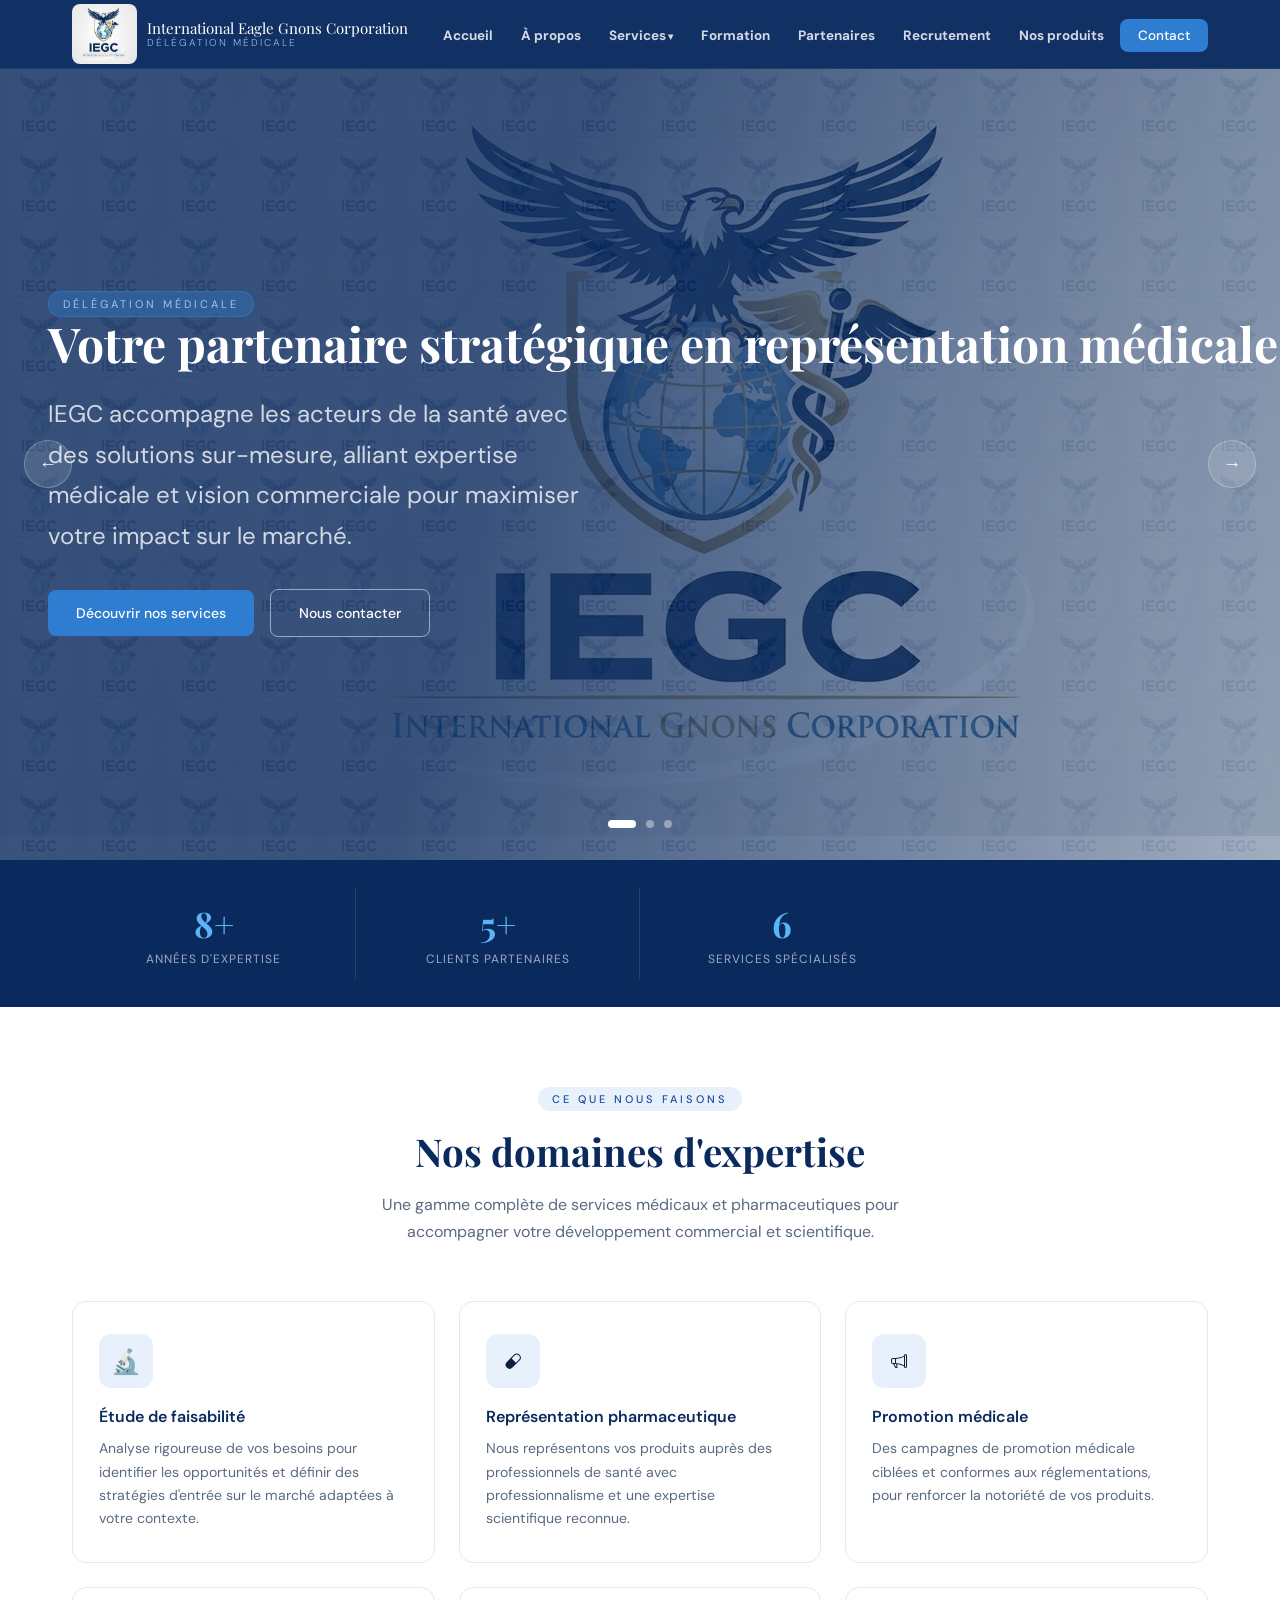
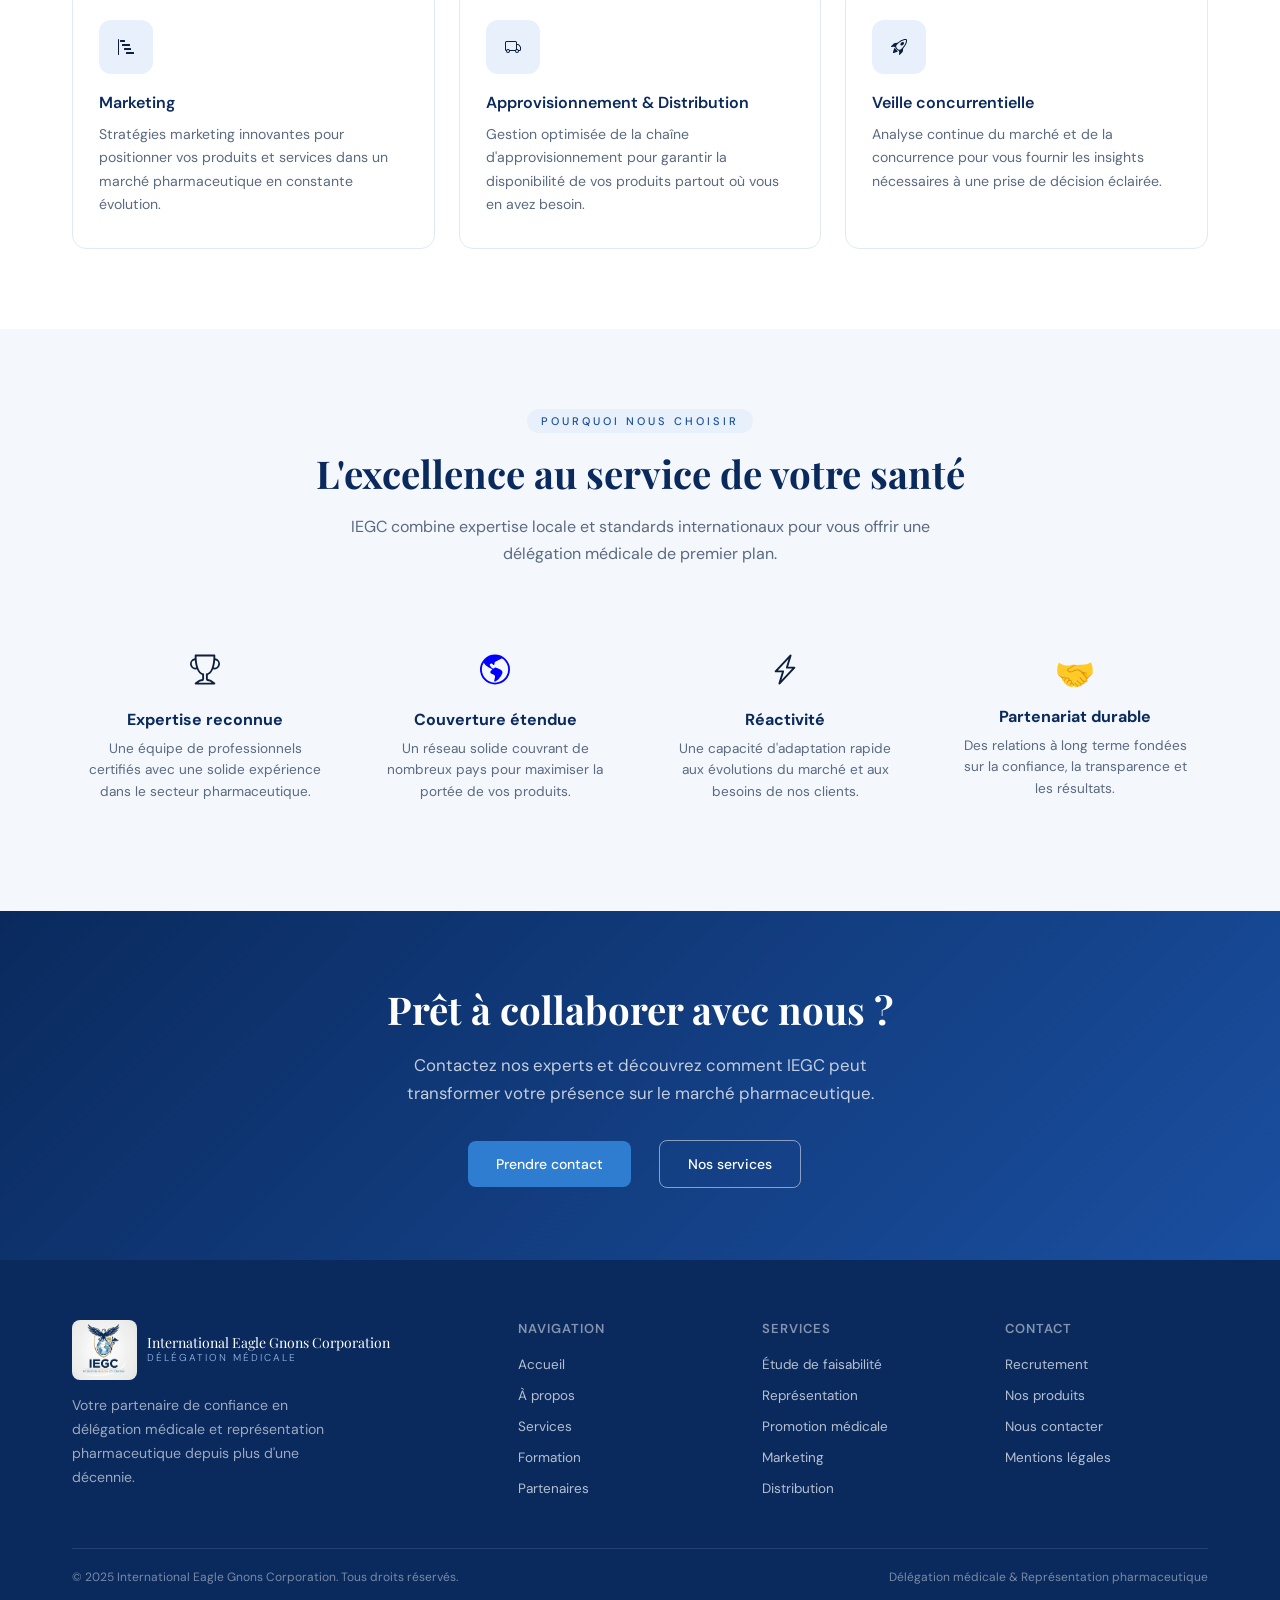
==== index.html @ d2b840fe "mise a jour" ====
<!DOCTYPE html>
<html lang="fr">
  <head>
    <meta charset="UTF-8">
    <meta name="viewport" content="width=device-width, initial-scale=1.0">
    <title>International Gnons Corporation – Délégation Médicale</title>
    <link rel="stylesheet" href="style.css">
    <link href="https://fonts.googleapis.com/css2?family=Playfair+Display:wght@400;600;700&family=DM+Sans:wght@300;400;500&display=swap" rel="stylesheet">
  </head>
<body>

<!-- ══ NAVIGATION ══ -->
<nav>
  <div class="nav-inner">
    <a href="#" class="logo" onclick="showPage('accueil')">
      <img src="./Capture.PNG" class="logo-icone" />
      <div class="logo-text">
        International Eagle Gnons Corporation
        <span>Délégation Médicale</span>
      </div>
    </a>
    <ul class="nav-links">
      <li><a href="#" onclick="showPage('accueil')">Accueil</a></li>
      <li><a href="#" onclick="showPage('apropos')">À propos</a></li>
      <li class="dropdown">
        <a href="#">Services</a>
        <div class="dropdown-menu">
          <a href="#" onclick="showPage('services')">Tous nos services</a>
          <a href="#" onclick="showPage('services')">Étude de faisabilité</a>
          <a href="#" onclick="showPage('services')">Représentation pharmaceutique</a>
          <a href="#" onclick="showPage('services')">Promotion médicale</a>
          <a href="#" onclick="showPage('services')">Marketing</a>
          <a href="#" onclick="showPage('services')">Approvisionnement & Distribution</a>
          <a href="#" onclick="showPage('services')">Veille concurrentielle</a>
        </div>
      </li>
      <li><a href="#" onclick="showPage('formation')">Formation</a></li>
      <li><a href="#" onclick="showPage('partenaires')">Partenaires</a></li>
      <li><a href="#" onclick="showPage('recrutement')">Recrutement</a></li>
      <li><a href="#" onclick="showPage('produits')">Nos produits</a></li>
      <li><a href="#" class="nav-cta" onclick="showPage('contact')">Contact</a></li>
    </ul>
  </div>
</nav>

<main>

<!-- ════════════════════════════════ PAGE ACCUEIL ════════════════════════════════ -->
<section id="page-accueil" class="page-section active">

  <!-- SLIDER -->
  <div class="slider" id="slider">
    <div class="slide active">
      <div class="slide-bg slide-bg-1"><img src="./Gemini_Generated_Image_a8o0lva8o0lva8o0.png" alt=""></div>
      <div class="slide-pattern"></div>
      <div class="slide-content">
        <span class="slide-tag">Délégation Médicale</span>
        <h1 class="h1z">Votre partenaire stratégique en représentation médicale</h1>
        <p>IEGC accompagne les acteurs de la santé avec des solutions sur-mesure, alliant expertise médicale et vision commerciale pour maximiser votre impact sur le marché.</p>
        <a href="#" class="slide-btn" onclick="showPage('services')">Découvrir nos services</a>
        <a href="#" class="slide-btn slide-btn-outline" onclick="showPage('contact')">Nous contacter</a>
      </div>
    </div>
    <div class="slide">
      <div class="slide-bg slide-bg-2"><img src="./Gemini_Generated_Image_a8o0lva8o0lva8o0.png" alt=""></div>
      <div class="slide-pattern"></div>
      <div class="slide-content">
        <span class="slide-tag">Représentation Pharmaceutique</span>
        <h1>Des solutions de représentation adaptées à vos ambitions</h1>
        <p>Nous portons votre marque auprès des professionnels de santé avec rigueur, passion et une connaissance approfondie de l'environnement médical local et international.</p>
        <a href="#" class="slide-btn" onclick="showPage('services')">Nos services</a>
        <a href="#" class="slide-btn slide-btn-outline" onclick="showPage('apropos')">Qui sommes-nous ?</a>
      </div>
    </div>
    <div class="slide">
      <div class="slide-bg slide-bg-3"><img src="./Gemini_Generated_Image_a8o0lva8o0lva8o0.png" alt=""></div>
      <div class="slide-pattern"></div>
      <div class="slide-content">
        <span class="slide-tag" style="margin-top: -3vh">Formation & Excellence</span>
        <h1>Développez les compétences de vos équipes médicales</h1>
        <p>Notre programme de formation spécialisé renforce les capacités des délégués médicaux et propulsent votre organisation vers l'excellence opérationnelle.</p>
        <a href="#" class="slide-btn" onclick="showPage('formation')">Nos formations</a>
        <a href="#" class="slide-btn slide-btn-outline" onclick="showPage('recrutement')">Rejoignez-nous</a>
      </div>
    </div>
    <button class="slider-arrow arrow-prev" onclick="changeSlide(-1)">&#8592;</button>
    <button class="slider-arrow arrow-next" onclick="changeSlide(1)">&#8594;</button>
    <div class="slider-dots">
      <button class="dot active" onclick="goSlide(0)"></button>
      <button class="dot" onclick="goSlide(1)"></button>
      <button class="dot" onclick="goSlide(2)"></button>
    </div>
  </div>

  <!-- STATS -->
  <div class="stats-bar">
    <div class="stats-inner">
      <div class="stat"><div class="stat-num">8+</div><div class="stat-label">Années d'expertise</div></div>
      <div class="stat"><div class="stat-num">5+</div><div class="stat-label">Clients partenaires</div></div>
      <div class="stat"><div class="stat-num">6</div><div class="stat-label">Services spécialisés</div></div>
      <!--<div class="stat"><div class="stat-num">15+</div><div class="stat-label">Pays couverts</div></div>-->
    </div>
  </div>

  <!-- SERVICES APERÇU -->
  <div class="section">
    <div class="container">
      <div class="section-header">
        <span class="section-tag">Ce que nous faisons</span>
        <h2>Nos domaines d'expertise</h2>
        <p>Une gamme complète de services médicaux et pharmaceutiques pour accompagner votre développement commercial et scientifique.</p>
      </div>
      <div class="services-grid">
        <div class="service-card" onclick="showPage('services')">
          <div class="service-icon">🔬</div>
          <h3>Étude de faisabilité</h3>
          <p>Analyse rigoureuse de vos besoins pour identifier les opportunités et définir des stratégies d'entrée sur le marché adaptées à votre contexte.</p>
        </div>
        <div class="service-card" onclick="showPage('services')">
          <div class="service-icon"><svg xmlns="http://www.w3.org/2000/svg" width="16" height="16" fill="currentColor" class="bi bi-capsule" viewBox="0 0 16 16">
              <path d="M1.828 8.9 8.9 1.827a4 4 0 1 1 5.657 5.657l-7.07 7.071A4 4 0 1 1 1.827 8.9Zm9.128.771 2.893-2.893a3 3 0 1 0-4.243-4.242L6.713 5.429z"/>
            </svg>
          </div>
          <h3>Représentation pharmaceutique</h3>
          <p>Nous représentons vos produits auprès des professionnels de santé avec professionnalisme et une expertise scientifique reconnue.</p>
        </div>
        <div class="service-card" onclick="showPage('services')">
          <div class="service-icon"><svg xmlns="http://www.w3.org/2000/svg" width="16" height="16" fill="currentColor" class="bi bi-megaphone" viewBox="0 0 16 16">
              <path d="M13 2.5a1.5 1.5 0 0 1 3 0v11a1.5 1.5 0 0 1-3 0v-.214c-2.162-1.241-4.49-1.843-6.912-2.083l.405 2.712A1 1 0 0 1 5.51 15.1h-.548a1 1 0 0 1-.916-.599l-1.85-3.49-.202-.003A2.014 2.014 0 0 1 0 9V7a2.02 2.02 0 0 1 1.992-2.013 75 75 0 0 0 2.483-.075c3.043-.154 6.148-.849 8.525-2.199zm1 0v11a.5.5 0 0 0 1 0v-11a.5.5 0 0 0-1 0m-1 1.35c-2.344 1.205-5.209 1.842-8 2.033v4.233q.27.015.537.036c2.568.189 5.093.744 7.463 1.993zm-9 6.215v-4.13a95 95 0 0 1-1.992.052A1.02 1.02 0 0 0 1 7v2c0 .55.448 1.002 1.006 1.009A61 61 0 0 1 4 10.065m-.657.975 1.609 3.037.01.024h.548l-.002-.014-.443-2.966a68 68 0 0 0-1.722-.082z"/>
            </svg>
          </div>
          <h3>Promotion médicale</h3>
          <p>Des campagnes de promotion médicale ciblées et conformes aux réglementations, pour renforcer la notoriété de vos produits.</p>
        </div>
        <div class="service-card" onclick="showPage('services')">
          <div class="service-icon"><svg xmlns="http://www.w3.org/2000/svg" width="16" height="16" fill="currentColor" class="bi bi-bar-chart-steps" viewBox="0 0 16 16">
              <path d="M.5 0a.5.5 0 0 1 .5.5v15a.5.5 0 0 1-1 0V.5A.5.5 0 0 1 .5 0M2 1.5a.5.5 0 0 1 .5-.5h4a.5.5 0 0 1 .5.5v1a.5.5 0 0 1-.5.5h-4a.5.5 0 0 1-.5-.5zm2 4a.5.5 0 0 1 .5-.5h7a.5.5 0 0 1 .5.5v1a.5.5 0 0 1-.5.5h-7a.5.5 0 0 1-.5-.5zm2 4a.5.5 0 0 1 .5-.5h6a.5.5 0 0 1 .5.5v1a.5.5 0 0 1-.5.5h-6a.5.5 0 0 1-.5-.5zm2 4a.5.5 0 0 1 .5-.5h7a.5.5 0 0 1 .5.5v1a.5.5 0 0 1-.5.5h-7a.5.5 0 0 1-.5-.5z"/>
            </svg>
          </div>
          <h3>Marketing</h3>
          <p>Stratégies marketing innovantes pour positionner vos produits et services dans un marché pharmaceutique en constante évolution.</p>
        </div>
        <div class="service-card" onclick="showPage('services')">
          <div class="service-icon"><svg xmlns="http://www.w3.org/2000/svg" width="16" height="16" fill="currentColor" class="bi bi-truck" viewBox="0 0 16 16">
              <path d="M0 3.5A1.5 1.5 0 0 1 1.5 2h9A1.5 1.5 0 0 1 12 3.5V5h1.02a1.5 1.5 0 0 1 1.17.563l1.481 1.85a1.5 1.5 0 0 1 .329.938V10.5a1.5 1.5 0 0 1-1.5 1.5H14a2 2 0 1 1-4 0H5a2 2 0 1 1-3.998-.085A1.5 1.5 0 0 1 0 10.5zm1.294 7.456A2 2 0 0 1 4.732 11h5.536a2 2 0 0 1 .732-.732V3.5a.5.5 0 0 0-.5-.5h-9a.5.5 0 0 0-.5.5v7a.5.5 0 0 0 .294.456M12 10a2 2 0 0 1 1.732 1h.768a.5.5 0 0 0 .5-.5V8.35a.5.5 0 0 0-.11-.312l-1.48-1.85A.5.5 0 0 0 13.02 6H12zm-9 1a1 1 0 1 0 0 2 1 1 0 0 0 0-2m9 0a1 1 0 1 0 0 2 1 1 0 0 0 0-2"/>
            </svg>
          </div>
          <h3>Approvisionnement & Distribution</h3>
          <p>Gestion optimisée de la chaîne d'approvisionnement pour garantir la disponibilité de vos produits partout où vous en avez besoin.</p>
        </div>
        <div class="service-card" onclick="showPage('services')">
          <div class="service-icon"><svg xmlns="http://www.w3.org/2000/svg" width="16" height="16" fill="currentColor" class="bi bi-rocket-takeoff" viewBox="0 0 16 16">
              <path d="M9.752 6.193c.599.6 1.73.437 2.528-.362s.96-1.932.362-2.531c-.599-.6-1.73-.438-2.528.361-.798.8-.96 1.933-.362 2.532"/>
              <path d="M15.811 3.312c-.363 1.534-1.334 3.626-3.64 6.218l-.24 2.408a2.56 2.56 0 0 1-.732 1.526L8.817 15.85a.51.51 0 0 1-.867-.434l.27-1.899c.04-.28-.013-.593-.131-.956a9 9 0 0 0-.249-.657l-.082-.202c-.815-.197-1.578-.662-2.191-1.277-.614-.615-1.079-1.379-1.275-2.195l-.203-.083a10 10 0 0 0-.655-.248c-.363-.119-.675-.172-.955-.132l-1.896.27A.51.51 0 0 1 .15 7.17l2.382-2.386c.41-.41.947-.67 1.524-.734h.006l2.4-.238C9.005 1.55 11.087.582 12.623.208c.89-.217 1.59-.232 2.08-.188.244.023.435.06.57.093q.1.026.16.045c.184.06.279.13.351.295l.029.073a3.5 3.5 0 0 1 .157.721c.055.485.051 1.178-.159 2.065m-4.828 7.475.04-.04-.107 1.081a1.54 1.54 0 0 1-.44.913l-1.298 1.3.054-.38c.072-.506-.034-.993-.172-1.418a9 9 0 0 0-.164-.45c.738-.065 1.462-.38 2.087-1.006M5.205 5c-.625.626-.94 1.351-1.004 2.09a9 9 0 0 0-.45-.164c-.424-.138-.91-.244-1.416-.172l-.38.054 1.3-1.3c.245-.246.566-.401.91-.44l1.08-.107zm9.406-3.961c-.38-.034-.967-.027-1.746.163-1.558.38-3.917 1.496-6.937 4.521-.62.62-.799 1.34-.687 2.051.107.676.483 1.362 1.048 1.928.564.565 1.25.941 1.924 1.049.71.112 1.429-.067 2.048-.688 3.079-3.083 4.192-5.444 4.556-6.987.183-.771.18-1.345.138-1.713a3 3 0 0 0-.045-.283 3 3 0 0 0-.3-.041Z"/>
              <path d="M7.009 12.139a7.6 7.6 0 0 1-1.804-1.352A7.6 7.6 0 0 1 3.794 8.86c-1.102.992-1.965 5.054-1.839 5.18.125.126 3.936-.896 5.054-1.902Z"/>
            </svg>
          </div>
          <h3>Veille concurrentielle</h3>
          <p>Analyse continue du marché et de la concurrence pour vous fournir les insights nécessaires à une prise de décision éclairée.</p>
        </div>
      </div>
    </div>
  </div>

  <!-- WHY US -->
  <div class="section section-alt">
    <div class="container">
      <div class="section-header">
        <span class="section-tag">Pourquoi nous choisir</span>
        <h2>L'excellence au service de votre santé</h2>
        <p>IEGC combine expertise locale et standards internationaux pour vous offrir une délégation médicale de premier plan.</p>
      </div>
      <div style="display:grid;grid-template-columns:repeat(4,1fr);gap:24px;">
        <div style="text-align:center;padding:28px 16px;">
          <div style="font-size:2rem;margin-bottom:12px;"><svg xmlns="http://www.w3.org/2000/svg" width="30" height="35" fill="currentColor" class="bi bi-trophy" viewBox="0 0 16 16">
              <path d="M2.5.5A.5.5 0 0 1 3 0h10a.5.5 0 0 1 .5.5q0 .807-.034 1.536a3 3 0 1 1-1.133 5.89c-.79 1.865-1.878 2.777-2.833 3.011v2.173l1.425.356c.194.048.377.135.537.255L13.3 15.1a.5.5 0 0 1-.3.9H3a.5.5 0 0 1-.3-.9l1.838-1.379c.16-.12.343-.207.537-.255L6.5 13.11v-2.173c-.955-.234-2.043-1.146-2.833-3.012a3 3 0 1 1-1.132-5.89A33 33 0 0 1 2.5.5m.099 2.54a2 2 0 0 0 .72 3.935c-.333-1.05-.588-2.346-.72-3.935m10.083 3.935a2 2 0 0 0 .72-3.935c-.133 1.59-.388 2.885-.72 3.935M3.504 1q.01.775.056 1.469c.13 2.028.457 3.546.87 4.667C5.294 9.48 6.484 10 7 10a.5.5 0 0 1 .5.5v2.61a1 1 0 0 1-.757.97l-1.426.356a.5.5 0 0 0-.179.085L4.5 15h7l-.638-.479a.5.5 0 0 0-.18-.085l-1.425-.356a1 1 0 0 1-.757-.97V10.5A.5.5 0 0 1 9 10c.516 0 1.706-.52 2.57-2.864.413-1.12.74-2.64.87-4.667q.045-.694.056-1.469z"/>
            </svg>
          </div>
          <h3 style="font-size:1rem;color:var(--blue-deep);margin-bottom:8px;">Expertise reconnue</h3>
          <p style="font-size:0.85rem;color:var(--gray-text);line-height:1.6;">Une équipe de professionnels certifiés avec une solide expérience dans le secteur pharmaceutique.</p>
        </div>
        <div style="text-align:center;padding:28px 16px;">
          <div style="font-size:2rem;margin-bottom:12px;"><svg xmlns="http://www.w3.org/2000/svg" width="30" height="35" color="blue" fill="currentColor" class="bi bi-globe-americas" viewBox="0 0 16 16">
              <path d="M8 0a8 8 0 1 0 0 16A8 8 0 0 0 8 0M2.04 4.326c.325 1.329 2.532 2.54 3.717 3.19.48.263.793.434.743.484q-.121.12-.242.234c-.416.396-.787.749-.758 1.266.035.634.618.824 1.214 1.017.577.188 1.168.38 1.286.983.082.417-.075.988-.22 1.52-.215.782-.406 1.48.22 1.48 1.5-.5 3.798-3.186 4-5 .138-1.243-2-2-3.5-2.5-.478-.16-.755.081-.99.284-.172.15-.322.279-.51.216-.445-.148-2.5-2-1.5-2.5.78-.39.952-.171 1.227.182.078.099.163.208.273.318.609.304.662-.132.723-.633.039-.322.081-.671.277-.867.434-.434 1.265-.791 2.028-1.12.712-.306 1.365-.587 1.579-.88A7 7 0 1 1 2.04 4.327Z"/>
            </svg>
          </div>
          <h3 style="font-size:1rem;color:var(--blue-deep);margin-bottom:8px;">Couverture étendue</h3>
          <p style="font-size:0.85rem;color:var(--gray-text);line-height:1.6;">Un réseau solide couvrant de nombreux pays pour maximiser la portée de vos produits.</p>
        </div>
        <div style="text-align:center;padding:28px 16px;">
          <div style="font-size:2rem;margin-bottom:12px;"><svg xmlns="http://www.w3.org/2000/svg" width="30" height="35" color="" fill="currentColor" class="bi bi-lightning-charge" viewBox="0 0 16 16">
              <path d="M11.251.068a.5.5 0 0 1 .227.58L9.677 6.5H13a.5.5 0 0 1 .364.843l-8 8.5a.5.5 0 0 1-.842-.49L6.323 9.5H3a.5.5 0 0 1-.364-.843l8-8.5a.5.5 0 0 1 .615-.09zM4.157 8.5H7a.5.5 0 0 1 .478.647L6.11 13.59l5.732-6.09H9a.5.5 0 0 1-.478-.647L9.89 2.41z"/>
            </svg>
          </div>
          <h3 style="font-size:1rem;color:var(--blue-deep);margin-bottom:8px;">Réactivité</h3>
          <p style="font-size:0.85rem;color:var(--gray-text);line-height:1.6;">Une capacité d'adaptation rapide aux évolutions du marché et aux besoins de nos clients.</p>
        </div>
        <div style="text-align:center;padding:28px 16px;">
          <div style="font-size:2rem;margin-bottom:12px;">🤝</div>
          <h3 style="font-size:1rem;color:var(--blue-deep);margin-bottom:8px;">Partenariat durable</h3>
          <p style="font-size:0.85rem;color:var(--gray-text);line-height:1.6;">Des relations à long terme fondées sur la confiance, la transparence et les résultats.</p>
        </div>
      </div>
    </div>
  </div>

  <!-- CTA -->
  <div style="background:linear-gradient(135deg,var(--blue-deep),var(--blue-mid));padding:72px 0;text-align:center;">
    <div class="container">
      <h2 style="font-family:'Playfair Display',serif;color:#fff;font-size:2.4rem;margin-bottom:16px;">Prêt à collaborer avec nous ?</h2>
      <p style="color:rgba(255,255,255,0.75);font-size:1.05rem;max-width:520px;margin:0 auto 32px;line-height:1.7;">Contactez nos experts et découvrez comment IEGC peut transformer votre présence sur le marché pharmaceutique.</p>
      <a href="#" class="slide-btn" onclick="showPage('contact')">Prendre contact</a>
      <a href="#" class="slide-btn slide-btn-outline" onclick="showPage('services')" style="margin-left:12px;">Nos services</a>
    </div>
  </div>

</section>

<!-- ════════════════════════════════ PAGE À PROPOS ════════════════════════════════ -->
<section id="page-apropos" class="page-section">
  <div class="about-hero">
    <div class="container">
      <span class="slide-tag">Notre histoire</span>
      <h1>À propos d'IEGC</h1>
      <p style="color:rgba(255,255,255,0.78);font-size:1.05rem;max-width:560px;margin:16px auto 0;">International Gnons Corporation est une entreprise de délégation médicale engagée à faire progresser la santé en connectant les acteurs pharmaceutiques aux professionnels de santé.</p>
    </div>
  </div>

  <div class="section">
    <div class="container">
      <div class="about-blocks">
        <div class="about-block">
          <div class="about-block-icon">🏢</div>
          <h3>Qui sommes-nous ?</h3>
          <p><b>INTERNATIONAL EAGLE GNONS CORPORATION (IEGC)</b> est une agence de promotion pharmaceutique basée 
                            à Cotonou, au Bénin. <br>
                            IEGC nacquit des expériences et du savoir faire de Méga Médicale Promotion (MMP) <br />
                            Nous accompagnons les laboratoires pharmaceutiques et les professionnels de santé en assurant la visibilité
                            et la mise
                            en relation autour de produits pharmaceutiques fiables et adaptés aux besoins du marché tout en accordant à la corporation son originalité.
          </p>
        </div>
        <div class="about-block">
          <div class="about-block-icon">🔭</div>
          <h3>Vision à l'horizon 2035</h3>
          <p><b>IEGC</b> se voudrait être dans le top 5 des agences de représentation et 
                        de promotion  pharmaceutique et parapharmaceutique au BENIN. <br>
                        Nous ferons de la délégation médicale 
                        comme à l'origine en s'adaptant aux réalités du temps tout en accordant priorité à la formation et
                        à l'éthique de la profession de visiteur médicale.</p>
        </div>
        <div class="about-block">
          <div class="about-block-icon">🎯</div>
          <h3>Notre mission</h3>
          <p>Contribuer à l'amélioration de la santé publique en facilitant l'accès à des produits
                        médicaux de qualité, en partageant des informations actualisées et en soutenant les professionnels 
                        de santé dans leur pratique quotidienne.</p>
        </div>
      </div>
    </div>
  </div>

  <div class="section section-alt">
    <div class="container">
      <div class="section-header">
        <span class="section-tag">Notre équipe</span>
        <h2>Le Directoire</h2>
        <p>Une équipe de dirigeants expérimentés, unis par la passion de la santé et l'ambition de faire la différence.</p>
      </div>
      <div class="team-grid">
        <div class="team-card">
          <div class="team-avatar">DG</div>
          <h4>Dr. [Prénom NOM]</h4>
          <span>Directeur Général</span>
          <p>Plus de 15 ans d'expérience dans la direction d'entreprises pharmaceutiques en Afrique.</p>
        </div>
        <div class="team-card">
          <div class="team-avatar">DM</div>
          <h4>[Prénom NOM]</h4>
          <span>Directeur Médical</span>
          <p>Médecin spécialiste avec une expertise reconnue en pharmacologie clinique et délégation médicale.</p>
        </div>
        <div class="team-card">
          <div class="team-avatar">DC</div>
          <h4>[Prénom NOM]</h4>
          <span>Directeur Commercial</span>
          <p>Expert en développement de marché pharmaceutique et gestion de portefeuilles produits.</p>
        </div>
        <div class="team-card">
          <div class="team-avatar">DF</div>
          <h4>[Prénom NOM]</h4>
          <span>Directrice des Formations</span>
          <p>Spécialiste en développement des compétences et programmes de formation médicale continue.</p>
        </div>
      </div>
    </div>
  </div>
</section>

<!-- ════════════════════════════════ PAGE SERVICES ════════════════════════════════ -->
<section id="page-services" class="page-section">
  <div class="services-hero">
    <div class="container">
      <span class="slide-tag">Expertise</span>
      <h1>Nos Services</h1>
      <p style="color:rgba(255,255,255,0.78);font-size:1.05rem;max-width:540px;margin:16px auto 0;">Six domaines de compétences pour couvrir l'ensemble de vos besoins en délégation médicale et développement pharmaceutique.</p>
    </div>
  </div>
  <div class="section">
    <div class="container">
      <div class="services-list">
        <div class="service-detail">
          <div class="num">01</div>
          <h3>Étude de faisabilité en réponse à vos besoins</h3>
          <p>Avant tout engagement, nous analysons en profondeur votre contexte, vos objectifs et le potentiel du marché. Notre démarche structurée vous fournit une vision claire des opportunités et des risques.</p>
          <ul>
            <li>Analyse du marché et de la concurrence</li>
            <li>Étude des besoins des professionnels de santé</li>
            <li>Évaluation réglementaire et juridique</li>
            <li>Projections financières et plan d'action</li>
          </ul>
        </div>
        <div class="service-detail">
          <div class="num">02</div>
          <h3>Représentation pharmaceutique</h3>
          <p>Nous assurons la représentation de vos produits pharmaceutiques auprès des médecins, pharmaciens et établissements de santé avec un professionnalisme irréprochable et une connaissance scientifique approfondie.</p>
          <ul>
            <li>Délégués médicaux qualifiés et formés</li>
            <li>Visites structurées et argumentaires scientifiques</li>
            <li>Gestion des relations prescripteurs</li>
            <li>Reporting et suivi des performances</li>
          </ul>
        </div>
        <div class="service-detail">
          <div class="num">03</div>
          <h3>Promotion médicale</h3>
          <p>Des actions de promotion ciblées et éthiques pour accroître la visibilité de vos produits auprès des professionnels de santé, en respectant les normes déontologiques et réglementaires en vigueur.</p>
          <ul>
            <li>Conférences et symposiums médicaux</li>
            <li>Matériaux promotionnels conformes</li>
            <li>Programmes d'éducation médicale continue</li>
            <li>Campagnes multicanal adaptées</li>
          </ul>
        </div>
        <div class="service-detail">
          <div class="num">04</div>
          <h3>Marketing</h3>
          <p>Des stratégies marketing innovantes et adaptées au secteur pharmaceutique pour positionner vos produits et développer votre part de marché dans un environnement compétitif.</p>
          <ul>
            <li>Stratégie de positionnement produit</li>
            <li>Marketing digital pharmaceutique</li>
            <li>Gestion de campagnes promotionnelles</li>
            <li>Analyse de données et optimisation</li>
          </ul>
        </div>
        <div class="service-detail">
          <div class="num">05</div>
          <h3>Approvisionnement & Distribution</h3>
          <p>Une gestion rigoureuse de la chaîne d'approvisionnement pour garantir la disponibilité continue de vos produits, dans le respect des normes de qualité et de traçabilité pharmaceutique.</p>
          <ul>
            <li>Gestion des commandes et stocks</li>
            <li>Réseau de distribution étendu</li>
            <li>Traçabilité et conformité réglementaire</li>
            <li>Optimisation logistique</li>
          </ul>
        </div>
        <div class="service-detail">
          <div class="num">06</div>
          <h3>Veille concurrentielle</h3>
          <p>Un suivi continu de l'environnement concurrentiel pour vous fournir les informations stratégiques nécessaires à une prise de décision rapide et éclairée.</p>
          <ul>
            <li>Surveillance des lancements de produits</li>
            <li>Analyse des stratégies concurrentes</li>
            <li>Rapports de tendances marché</li>
            <li>Alertes et recommandations stratégiques</li>
          </ul>
        </div>
      </div>
    </div>
  </div>
</section>

<!-- ════════════════════════════════ PAGE FORMATION ════════════════════════════════ -->
<section id="page-formation" class="page-section">
  <div class="formation-hero">
    <div class="container">
      <span class="slide-tag">Développement des compétences</span>
      <h1>Formation</h1>
      <p style="color:rgba(255,255,255,0.78);font-size:1.05rem;max-width:560px;margin:16px auto 0;">Des programmes de formation spécialisés pour renforcer l'excellence de vos équipes médicales et pharmaceutiques.</p>
    </div>
  </div>
  <!--<div class="section">
    <div class="container">
      <div class="formations-grid">
        <div class="formation-card">
          <span class="formation-badge">Fondamental</span>
          <h3>Formation initiale des délégués médicaux</h3>
          <p>Programme complet pour préparer les nouveaux délégués médicaux à leur mission : connaissance des produits, techniques de visite, réglementation pharmaceutique et communication scientifique.</p>
          <div class="formation-meta">
            <span>5 jours</span><span>Présentiel</span><span>Certification</span>
          </div>
        </div>
        <div class="formation-card">
          <span class="formation-badge">Avancé</span>
          <h3>Techniques de vente pharmaceutique</h3>
          <p>Perfectionnement des techniques de visite médicale, négociation avec les prescripteurs et gestion des objections dans le contexte pharmaceutique.</p>
          <div class="formation-meta">
            <span>3 jours</span><span>Mixte</span><span>Attestation</span>
          </div>
        </div>
        <div class="formation-card">
          <span class="formation-badge">Spécialisé</span>
          <h3>Pharmacovigilance et réglementation</h3>
          <p>Formation sur les obligations légales en matière de pharmacovigilance, de déclaration des effets indésirables et de conformité réglementaire dans le secteur pharmaceutique.</p>
          <div class="formation-meta">
            <span>2 jours</span><span>En ligne</span><span>Certification</span>
          </div>
        </div>
        <div class="formation-card">
          <span class="formation-badge">Management</span>
          <h3>Leadership des équipes médicales</h3>
          <p>Programme destiné aux responsables de terrain pour développer leurs compétences managériales, motiver leurs équipes et optimiser les performances commerciales.</p>
          <div class="formation-meta">
            <span>4 jours</span><span>Présentiel</span><span>Diplôme</span>
          </div>
        </div>
        <div class="formation-card">
          <span class="formation-badge">Marketing</span>
          <h3>Marketing pharmaceutique stratégique</h3>
          <p>Maîtriser les outils et techniques du marketing dans l'industrie pharmaceutique : segmentation, ciblage, positionnement et plans d'action commerciaux.</p>
          <div class="formation-meta">
            <span>3 jours</span><span>Mixte</span><span>Attestation</span>
          </div>
        </div>
        <div class="formation-card">
          <span class="formation-badge">Digital</span>
          <h3>Digital Pharma & Omnicanal</h3>
          <p>Adapter les stratégies de promotion médicale aux outils numériques : e-détailing, réseaux sociaux médicaux, webinaires et gestion de la relation prescripteur en ligne.</p>
          <div class="formation-meta">
            <span>2 jours</span><span>En ligne</span><span>Attestation</span>
          </div>
        </div>
      </div>
    </div>
  </div> -->
  <div style="background:var(--blue-pale);padding:60px 0;text-align:center;">
    <div class="container">
      <h2 style="font-family:'Playfair Display',serif;color:var(--blue-deep);font-size:2rem;margin-bottom:14px;">Une formation sur-mesure pour votre équipe ?</h2>
      <p style="color:var(--gray-text);max-width:500px;margin:0 auto 28px;">Nous concevons également des programmes personnalisés adaptés à vos besoins spécifiques et à votre contexte organisationnel.</p>
      <a href="#" class="slide-btn" onclick="showPage('contact')" style="background:var(--blue-deep);">Demander un programme sur-mesure</a>
    </div>
  </div>
</section>

<!-- ════════════════════════════════ PAGE PARTENAIRES ════════════════════════════════ -->
<section id="page-partenaires" class="page-section">
  <div class="partners-hero">
    <div class="container">
      <span class="slide-tag">Ecosystem</span>
      <h1>Nos Partenaires</h1>
      <p style="color:rgba(255,255,255,0.78);font-size:1.05rem;max-width:540px;margin:16px auto 0;">Nous collaborons avec des acteurs de premier plan pour offrir à nos clients les meilleures solutions pharmaceutiques.</p>
    </div>
  </div>
  <div class="section">
    <div class="container">
      <div class="section-header">
        <span class="section-tag">Ils nous font confiance</span>
        <h2>Partenaires pharmaceutiques</h2>
        <p>Un réseau solide de laboratoires, distributeurs et institutions de santé qui partagent notre vision de l'excellence.</p>
      </div>
      <div class="partners-grid">
        <div class="partner-card"><img src="./outils visuel/logoNouveau.PNG" alt="" class="partner-logo"></div>
        <div class="partner-card"><img src="./outils visuel/log_Part4.PNG" alt="" class="partner-logo"></div>
        <div class="partner-card"><img src="./outils visuel/log_Part3.PNG" alt="" class="partner-logo"></div>
        <div class="partner-card"><img src="./outils visuel/log_Part2.PNG" alt="" class="partner-logo"></div>
        <div class="partner-card"><img src="./outils visuel/log_Parten1.PNG" alt="" class="partner-logo"></div>
        <div class="partner-card"><img src="./outils visuel/Screenshot_20251025-194308~2.png" alt="" class="partner-logo"></div>
        <div class="partner-card"><img src="./outils visuel/Screenshot_20251025-194454~2.png" alt="" class="partner-logo"></div>
        </div>
    </div>
  </div>
  <div class="section section-alt">
    <div class="container" style="text-align:center;">
      <span class="section-tag">Collaboration</span>
      <h2 style="font-family:'Playfair Display',serif;font-size:2.2rem;color:var(--blue-deep);margin:14px 0;">Devenez partenaire IEGC</h2>
      <p style="color:var(--gray-text);max-width:520px;margin:0 auto 28px;line-height:1.7;">Vous êtes un laboratoire, un distributeur ou un prestataire de santé ? Rejoignez notre réseau et bénéficiez de synergies pour développer votre activité.</p>
      <a href="#" class="slide-btn" onclick="showPage('contact')" style="background:var(--blue-deep);">Proposer un partenariat</a>
    </div>
  </div>
</section>

<!-- ════════════════════════════════ PAGE RECRUTEMENT ════════════════════════════════ -->
<section id="page-recrutement" class="page-section">
  <div class="recrutement-hero">
    <div class="container">
      <span class="slide-tag">Carrières</span>
      <h1>Recrutement</h1>
      <p style="color:rgba(255,255,255,0.78);font-size:1.05rem;max-width:560px;margin:16px auto 0;">Rejoignez une équipe dynamique et passionnée qui œuvre chaque jour pour améliorer l'accès aux soins de santé.</p>
    </div>
  </div>
  <div class="section">
    <div class="container">
      <div style="max-width:900px;margin:auto;">
        <div style="display:grid;grid-template-columns:1fr 1.8fr;gap:48px;align-items:start;">
          <div>
            <h3 style="font-family:'Playfair Display',serif;font-size:1.5rem;color:var(--blue-deep);margin-bottom:16px;">Pourquoi rejoindre IEGC ?</h3>
            <div style="display:flex;flex-direction:column;gap:16px;">
              <div style="display:flex;gap:12px;align-items:flex-start;">
                <div style="width:36px;height:36px;background:var(--blue-pale);border-radius:8px;display:flex;align-items:center;justify-content:center;font-size:16px;flex-shrink:0;">🚀</div>
                <div><h4 style="font-size:0.9rem;color:var(--blue-deep);margin-bottom:4px;">Évolution rapide</h4><p style="font-size:0.83rem;color:var(--gray-text);">Des opportunités de progression de carrière concrètes et méritocratiques.</p></div>
              </div>
              <div style="display:flex;gap:12px;align-items:flex-start;">
                <div style="width:36px;height:36px;background:var(--blue-pale);border-radius:8px;display:flex;align-items:center;justify-content:center;font-size:16px;flex-shrink:0;">🎓</div>
                <div><h4 style="font-size:0.9rem;color:var(--blue-deep);margin-bottom:4px;">Formation continue</h4><p style="font-size:0.83rem;color:var(--gray-text);">Accès à nos programmes de formation spécialisés tout au long de votre carrière.</p></div>
              </div>
              <div style="display:flex;gap:12px;align-items:flex-start;">
                <div style="width:36px;height:36px;background:var(--blue-pale);border-radius:8px;display:flex;align-items:center;justify-content:center;font-size:16px;flex-shrink:0;">🌍</div>
                <div><h4 style="font-size:0.9rem;color:var(--blue-deep);margin-bottom:4px;">Dimension internationale</h4><p style="font-size:0.83rem;color:var(--gray-text);">Travaillez dans un environnement multiculturel avec des partenaires du monde entier.</p></div>
              </div>
              <div style="display:flex;gap:12px;align-items:flex-start;">
                <div style="width:36px;height:36px;background:var(--blue-pale);border-radius:8px;display:flex;align-items:center;justify-content:center;font-size:16px;flex-shrink:0;">❤️</div>
                <div><h4 style="font-size:0.9rem;color:var(--blue-deep);margin-bottom:4px;">Impact santé</h4><p style="font-size:0.83rem;color:var(--gray-text);">Contribuez à améliorer l'accès aux soins et la santé des populations.</p></div>
              </div>
            </div>
          </div>
          <div class="form-container" style="padding:36px;">
            <div class="success-msg" id="recruit-success">✅ Votre candidature a été soumise avec succès. Nous vous contacterons bientôt !</div>
            <h3 class="form-title">Soumettre votre candidature</h3>
            <div class="form-row">
              <div class="form-group"><label>Prénom *</label><input type="text" placeholder="Votre prénom"></div>
              <div class="form-group"><label>Nom *</label><input type="text" placeholder="Votre nom"></div>
            </div>
            <div class="form-row">
              <div class="form-group"><label>Email *</label><input type="email" placeholder="votre@email.com"></div>
              <div class="form-group"><label>Téléphone *</label><input type="tel" placeholder="+229 XX XX XX XX"></div>
            </div>
            <div class="form-group"><label>Poste souhaité *</label>
              <select>
                <option value="">Sélectionner un poste...</option>
                <option>Délégué Médical</option>
                <option>Responsable Marketing</option>
                <option>Responsable Commercial</option>
                <option>Chargé de Formation</option>
                <option>Responsable Logistique</option>
                <option>Candidature spontanée</option>
              </select>
            </div>
            <div class="form-row">
              <div class="form-group"><label>Niveau d'études</label>
                <select>
                  <option>BEPC</option>
                  <option>Bac</option>
                  <option>Bac+1</option>
                  <option>Bac+2</option>
                  <option>Bac+3</option>
                  <option>Bac+5</option>
                  <option>Doctorat</option>
                </select>
              </div>
              <div class="form-group"><label>Années d'expérience</label>
                <select>
                  <option>Débutant (0-1 an)</option><option>1-3 ans</option><option>3-5 ans</option><option>5+ ans</option>
                </select>
              </div>
            </div>
            <div class="form-group"><label>Lettre de motivation</label><textarea placeholder="Décrivez votre motivation et vos atouts pour ce poste..."></textarea></div>
            <div class="form-group">
              <label class="file-label">
                <span>📎</span>
                <span>Joindre votre CV (PDF, DOCX – max 5 MB)</span>
                <input type="file" accept=".pdf,.doc,.docx">
              </label>
            </div>
            <button class="submit-btn" onclick="submitForm('recruit-success')">Envoyer ma candidature</button>
          </div>
        </div>
      </div>
    </div>
  </div>
</section>

<!-- ════════════════════════════════ PAGE NOS PRODUITS ════════════════════════════════ -->
<section id="page-produits" class="page-section">
  <div class="produits-hero">
    <div class="container">
      <span class="slide-tag">Catalogue</span>
      <h1>Nos Produits</h1>
      <p style="color:rgba(255,255,255,0.78);font-size:1.05rem;max-width:540px;margin:16px auto 0;">Découvrez notre gamme de produits pharmaceutiques et médicaux sélectionnés avec rigueur pour répondre aux besoins des professionnels de santé.</p>
    </div>
  </div>
  <div class="section">
    <div class="container">
      <div class="produits-filter">
        <button class="filter-btn active">Tous</button>
        <button class="filter-btn">Produits Pharmaceutiques</button>
        <button class="filter-btn">Équipements médicaux</button>
        <button class="filter-btn">Consommables médicaux</button>
        <button class="filter-btn">Hygiène/Prévention</button>
      </div>
      <div class="produits-grid">
        <div class="produit-card"><div class="produit-img">💊</div><div class="produit-body"><div class="produit-cat">Consommables médicaux</div><h3>Produit [Nom]  Comprimés</h3><p>Description du produit, indications thérapeutiques, posologie et conditions de prescription à compléter par le client.</p></div></div>
        <div class="produit-card"><div class="produit-img">🩺</div><div class="produit-body"><div class="produit-cat">Dispositifs médicaux</div><h3>Dispositif [Nom]</h3><p>Description du dispositif médical, indications d'utilisation et caractéristiques techniques à compléter par le client.</p></div></div>
        <div class="produit-card"><div class="produit-img">🌿</div><div class="produit-body"><div class="produit-cat">Compléments alimentaires</div><h3>Supplément [Nom]</h3><p>Description du complément alimentaire, bénéfices santé et recommandations d'utilisation à compléter par le client.</p></div></div>
        <div class="produit-card"><div class="produit-img">💉</div><div class="produit-body"><div class="produit-cat">Médicaments</div><h3>Solution injectable [Nom]</h3><p>Description de la solution injectable, indications et protocole d'administration à compléter par le client.</p></div></div>
        <div class="produit-card"><div class="produit-img">🧴</div><div class="produit-body"><div class="produit-cat">Dermatologie</div><h3>Soin dermatologique [Nom]</h3><p>Description du produit dermatologique, indications et mode d'application à compléter par le client.</p></div></div>
        <div class="produit-card"><div class="produit-img">🔬</div><div class="produit-body"><div class="produit-cat">Équipements médicaux</div><h3>Kit diagnostic [Nom]</h3><p>Description du kit de diagnostic, protocole d'utilisation et performances analytiques à compléter par le client.</p></div></div>
      </div>
      <div style="text-align:center;margin-top:40px;">
        <a href="#" class="slide-btn" onclick="showPage('contact')" style="background:var(--blue-deep);">Demander une fiche produit</a>
      </div>
    </div>
  </div>
</section>

<!-- ════════════════════════════════ PAGE CONTACT ════════════════════════════════ -->
<section id="page-contact" class="page-section">
  <div class="contact-hero">
    <div class="container">
      <span class="slide-tag">Contactez-nous</span>
      <h1>Entrons en contact</h1>
      <p style="color:rgba(255,255,255,0.78);font-size:1.05rem;max-width:540px;margin:16px auto 0;">Notre équipe est à votre disposition pour répondre à vos questions et étudier vos besoins spécifiques.</p>
    </div>
  </div>
  <div class="section">
    <div class="container">
      <div class="contact-layout">
        <div class="contact-info">
          <h3>Nos coordonnées</h3>
          <div class="contact-item">
            <div class="contact-icon">📍</div>
            <div><h4>Adresse</h4><p>Ahouansori-Agata, 6ᵉ arrondissement de Cotonou <br>
                Carré n°1211 S <br>
                03 BP 0007 Cotonou 03 - Jéricho</p></div>
          </div>
          <div class="contact-item">
            <div class="contact-icon">📞</div>
            <div><h4>Téléphone</h4><p>+229 01 97 75 59 70 <br /></p></div>
          </div>
          <div class="contact-item">
            <div class="contact-icon">📞</div>
            <div><h4>Whatsapp</h4><p>+229 01 97 75 59 70</p></div>
          </div>
          <div class="contact-item">
            <div class="contact-icon">📧</div>
            <div><h4>Email</h4><p>interreaglegnonscorporation@gmail.com</p></div>
          </div>
          <div class="contact-item">
            <div class="contact-icon">🕐</div>
            <div><h4>Horaires</h4><p>tous les jours : 8h00 – 19h00</p></div>
          </div>
          <div style="margin-top:28px;padding:20px;background:var(--blue-pale);border-radius:12px;">
            <h4 style="font-size:13px;color:var(--blue-deep);margin-bottom:8px;">Suivez-nous</h4>
            <div style="display:flex;gap:10px;">
              <a href="#" style="width:36px;height:36px;background:var(--blue-mid);border-radius:8px;display:flex;align-items:center;justify-content:center;color:#fff;text-decoration:none;font-size:14px;">in</a>
              <a href="#" style="width:36px;height:36px;background:var(--blue-mid);border-radius:8px;display:flex;align-items:center;justify-content:center;color:#fff;text-decoration:none;font-size:14px;">f</a>
              <a href="#" style="width:36px;height:36px;background:var(--blue-mid);border-radius:8px;display:flex;align-items:center;justify-content:center;color:#fff;text-decoration:none;font-size:14px;">X</a>
            </div>
          </div>
        </div>
        <div class="contact-form">
          <div class="success-msg" id="contact-success">✅ Message envoyé ! Nous vous répondrons dans les plus brefs délais.</div>
          <h3 style="font-family:'Playfair Display',serif;font-size:1.5rem;color:var(--blue-deep);margin-bottom:24px;">Envoyez-nous un message</h3>
          <div class="form-row">
            <div class="form-group"><label>Prénom *</label><input type="text" placeholder="Votre prénom"></div>
            <div class="form-group"><label>Nom *</label><input type="text" placeholder="Votre nom"></div>
          </div>
          <div class="form-row">
            <div class="form-group"><label>Email *</label><input type="email" placeholder="votre@email.com"></div>
            <div class="form-group"><label>Téléphone</label><input type="tel" placeholder="+229 XX XX XX XX"></div>
          </div>
          <div class="form-group"><label>Objet *</label>
            <select>
              <option value="">Sélectionner...</option>
              <option>Demande d'information</option>
              <option>Demande de partenariat</option>
              <option>Représentation pharmaceutique</option>
              <option>Formation</option>
              <option>Recrutement</option>
              <option>Autre</option>
            </select>
          </div>
          <div class="form-group"><label>Message *</label><textarea placeholder="Décrivez votre demande..."></textarea></div>
          <button class="submit-btn" onclick="submitForm('contact-success')">Envoyer le message</button>
        </div>
      </div>
    </div>
  </div>
</section>

</main>

<!-- ── FOOTER ── -->
<footer>
  <div class="container">
    <div class="footer-grid">
      <div class="footer-brand">
        <div class="logo">
          <img src="./Capture.PNG" class="logo-icone" />
          <div class="logo-text" style="font-family:'Playfair Display',serif;color:#fff;font-size:14px;">
            International Eagle Gnons Corporation
            <span style="font-size:10px;color:#94b8e8;font-family:'DM Sans',sans-serif;font-weight:300;letter-spacing:2px;text-transform:uppercase;">Délégation Médicale</span>
          </div>
        </div>
        <p>Votre partenaire de confiance en délégation médicale et représentation pharmaceutique depuis plus d'une décennie.</p>
      </div>
      <div class="footer-col">
        <h4>Navigation</h4>
        <ul>
          <li><a href="#" onclick="showPage('accueil')">Accueil</a></li>
          <li><a href="#" onclick="showPage('apropos')">À propos</a></li>
          <li><a href="#" onclick="showPage('services')">Services</a></li>
          <li><a href="#" onclick="showPage('formation')">Formation</a></li>
          <li><a href="#" onclick="showPage('partenaires')">Partenaires</a></li>
        </ul>
      </div>
      <div class="footer-col">
        <h4>Services</h4>
        <ul>
          <li><a href="#" onclick="showPage('services')">Étude de faisabilité</a></li>
          <li><a href="#" onclick="showPage('services')">Représentation</a></li>
          <li><a href="#" onclick="showPage('services')">Promotion médicale</a></li>
          <li><a href="#" onclick="showPage('services')">Marketing</a></li>
          <li><a href="#" onclick="showPage('services')">Distribution</a></li>
        </ul>
      </div>
      <div class="footer-col">
        <h4>Contact</h4>
        <ul>
          <li><a href="#" onclick="showPage('recrutement')">Recrutement</a></li>
          <li><a href="#" onclick="showPage('produits')">Nos produits</a></li>
          <li><a href="#" onclick="showPage('contact')">Nous contacter</a></li>
          <li><a href="#">Mentions légales</a></li>
        </ul>
      </div>
    </div>
    <div class="footer-bottom">
      <span>© 2025 International Eagle Gnons Corporation. Tous droits réservés.</span>
      <span>Délégation médicale & Représentation pharmaceutique</span>
    </div>
  </div>
</footer>

<script>
  // ── NAVIGATION ──
  function showPage(page) {
    document.querySelectorAll('.page-section').forEach(s => s.classList.remove('active'));
    const target = document.getElementById('page-' + page);
    if (target) { target.classList.add('active'); window.scrollTo({top: 0, behavior: 'smooth'}); }
  }

  // ── SLIDER ──
  let currentSlide = 0;
  let sliderInterval;
  const slides = document.querySelectorAll('.slide');
  const dots = document.querySelectorAll('.dot');

  function updateSlider() {
    slides.forEach((s, i) => s.classList.toggle('active', i === currentSlide));
    dots.forEach((d, i) => d.classList.toggle('active', i === currentSlide));
  }
  function changeSlide(dir) {
    currentSlide = (currentSlide + dir + slides.length) % slides.length;
    updateSlider(); resetInterval();
  }
  function goSlide(i) { currentSlide = i; updateSlider(); resetInterval(); }
  function resetInterval() {
    clearInterval(sliderInterval);
    sliderInterval = setInterval(() => changeSlide(1), 8500);
  }
  sliderInterval = setInterval(() => changeSlide(1), 8500);

  // ── FILTER PRODUITS ──
  document.querySelectorAll('.filter-btn').forEach(btn => {
    btn.addEventListener('click', () => {
      document.querySelectorAll('.filter-btn').forEach(b => b.classList.remove('active'));
      btn.classList.add('active');
    });
  });

  // ── FORM SUBMIT ──
  function submitForm(successId) {
    const el = document.getElementById(successId);
    if (el) { el.classList.add('show'); setTimeout(() => el.classList.remove('show'), 5000); }
  }
</script>
</body>
</html>
---- style.css ----
:root {
    --blue-deep: #0a2a5e;
    --blue-mid: #1a4fa0;
    --blue-light: #2e7dd1;
    --blue-pale: #e8f1fb;
    --white: #ffffff;
    --gray-light: #f4f7fc;
    --gray-text: #5a6a80;
    --accent: #1a4fa0;
    --text-dark: #0d1f3c;
    
  }
  * { margin: 0; padding: 0; box-sizing: border-box; }
  html { scroll-behavior: smooth; }
  body { font-family: 'DM Sans', sans-serif; color: var(--text-dark); background: var(--white); }

  /* ── NAV ── */
  nav {
    position: fixed; top: 0; left: 0; width: 100%; z-index: 1000;
    background: rgba(10,42,94,0.97); backdrop-filter: blur(8px);
    border-bottom: 1px solid rgba(255,255,255,0.08);
  }
  .nav-inner {
    max-width: 1200px; margin: auto;
    display: flex; align-items: center; justify-content: space-between;
    padding: 0 2rem; height: 68px;
  }
  .logo { display: flex; align-items: center; gap: 10px; text-decoration: none; }
  .logo-icon {
    width: 52px; height: 48px; border-radius: 8px;
    background: linear-gradient(135deg, #2e7dd1, #1a4fa0);
    display: flex; align-items: center; justify-content: center;
    font-family: 'Playfair Display', serif; font-weight: 700;
    color: #fff; font-size: 16px; letter-spacing: -1px;
  }
  .logo-icone {
    width: 65px; height: 60px; border-radius: 8px;
  }
  .logo-text { font-family: 'Playfair Display', serif; color: #fff; font-size: 15px; line-height: 1.2; }
  .logo-text span { display: block; font-size: 10px; font-family: 'DM Sans', sans-serif; color: #94b8e8; font-weight: 300; letter-spacing: 2px; text-transform: uppercase; }

  .nav-links { display: flex; align-items: center; gap: 4px; list-style: none; }
  .nav-links a {
    color: rgba(255,255,255,0.82); text-decoration: none; font-size: 13.5px; font-weight:bold;
    padding: 6px 12px; border-radius: 6px; transition: all .2s;
  }
  .nav-links a:hover { color: #fff; background: rgba(255,255,255,0.1); }
  .nav-links .dropdown { position: relative; }
  .nav-links .dropdown > a::after { content: ' ▾'; font-size: 10px; }
  .dropdown-menu {
    display: none; position: absolute; top: 110%; left: 0;
    background: var(--blue-deep); border: 1px solid rgba(255,255,255,0.1);
    border-radius: 10px; min-width: 240px; overflow: hidden;
    box-shadow: 0 20px 40px rgba(0,0,0,0.3);
  }
  .dropdown:hover .dropdown-menu { display: block; }
  .dropdown-menu a {
    display: block; padding: 10px 18px; font-size: 13px; border-radius: 0;
    border-bottom: 1px solid rgba(255,255,255,0.06);
  }
  .dropdown-menu a:last-child { border-bottom: none; }
  .nav-cta {
    background: var(--blue-light) !important; color: #fff !important;
    padding: 8px 18px !important; border-radius: 8px !important; font-weight: 500 !important;
  }

  /* ── SECTIONS ── */
  .page-section { display: none; }
  .page-section.active { display: block; }
  main { padding-top: 68px; }

  /* ── SLIDER ── */
  .slider { width: 100%; position: relative; height: 88vh; overflow: hidden; }
  .slide {
    width: 100%;
    position: absolute; inset: 0; opacity: 0; transition: opacity .9s ease;
    display: flex; align-items: center;
  }
  .slide.active { opacity: 1; }
  .slide-bg {
    position: absolute; inset: 0; background-size: cover; background-position: center;
  }
  .slide-bg::after {
    content: ''; position: absolute; inset: 0;
    background: linear-gradient(105deg, rgba(10,42,94,0.85) 40%, rgba(10,42,94,0.4));
  }
  /*.slide-bg-1 { background: linear-gradient(135deg, #0a2a5e 0%, #1a4fa0 50%, #2e7dd1 100%); }
  .slide-bg-2 { background: linear-gradient(135deg, #0d3572 0%, #155da8 50%, #1e6bc0 100%); }
  .slide-bg-3 { background: linear-gradient(135deg, #071d45 0%, #0e3585 50%, #1a55b8 100%); }

   SVG medical pattern overlay */
  .slide-pattern {
    position: absolute; inset: 0; opacity: 0.06;
    background-image: url("./Capture.PNG");
    background-size: 80px 80px;
  }
  .slide-content {
    position: relative; z-index: 2; margin: auto;
    padding: 0 3rem; 
    width: 100vw;
  }
  .slide-tag {
    display: inline-block; background: rgba(46,125,209,0.35);
    border: 1px solid rgba(46,125,209,0.6); color: #94c8f5;
    font-size: 11px; letter-spacing: 3px; text-transform: uppercase;
    padding: 5px 14px; border-radius: 20px; ; margin-bottom: 1.4rem;
  }
  .slide-content h1 {
    width: 100vw;
    margin-top: -3vh;
    color: #fff; font-weight: 700; line-height: 1.3; 
    font-family: 'Playfair Display', serif; font-size: 3rem;
    margin-bottom: 1.2rem;
    
  }
  
  .slide-content p {
    color: rgba(255,255,255,0.78); font-size: 1.5rem; max-width: 560px;
    line-height: 1.7; margin-bottom: 2rem; font-weight: 400;
  }
  .slide-btn {
    display: inline-flex; align-items: center; gap: 8px;
    background: var(--blue-light); color: #fff;
    padding: 14px 28px; border-radius: 8px; text-decoration: none;
    font-size: 14px; font-weight: 500; transition: all .2s;
    margin-right: 12px;
  }
  .slide-btn:hover { background: #3d8fdf; transform: translateY(-2px); }
  .slide-btn-outline {
    background: transparent; border: 1.5px solid rgba(255,255,255,0.5); color: #fff;
  }
  .slide-btn-outline:hover { border-color: #fff; background: rgba(255,255,255,0.08); }

  .slider-dots {
    position: absolute; bottom: 32px; left: 50%; transform: translateX(-50%);
    display: flex; gap: 10px; z-index: 5;
  }
  .dot {
    width: 8px; height: 8px; border-radius: 50%;
    background: rgba(255,255,255,0.4); cursor: pointer; transition: all .3s;
    border: none;
  }
  .dot.active { background: #fff; width: 28px; border-radius: 4px; }
  .slider-arrow {
    position: absolute; top: 50%; transform: translateY(-50%);
    background: rgba(255,255,255,0.12); border: 1px solid rgba(255,255,255,0.25);
    color: #fff; width: 48px; height: 48px; border-radius: 50%;
    cursor: pointer; font-size: 18px; transition: all .2s; z-index: 5;
    display: flex; align-items: center; justify-content: center;
  }
  .slider-arrow:hover { background: rgba(255,255,255,0.22); }
  .arrow-prev { left: 24px; }
  .arrow-next { right: 24px; }

  /* ── STATS BAR ── */
  .stats-bar {
    background: var(--blue-deep); color: #fff;
    padding: 28px 0;
  }
  .stats-inner {
    max-width: 1200px; margin: auto; padding: 0 2rem;
    display: grid; grid-template-columns: repeat(4, 1fr);
    gap: 0; text-align: center;
  }
  .stat { padding: 12px; border-right: 1px solid rgba(255,255,255,0.12); }
  .stat:last-child { border-right: none; }
  .stat-num { font-family: 'Playfair Display', serif; font-size: 2.2rem; font-weight: 700; color: #5ab4f5; }
  .stat-label { font-size: 12px; color: rgba(255,255,255,0.6); margin-top: 4px; letter-spacing: 1px; text-transform: uppercase; }

  /* ── SECTION GÉNÉRIQUE ── */
  .section { padding: 80px 0; }
  .section-alt { background: var(--gray-light); }
  .container { max-width: 1200px; margin: auto; padding: 0 2rem; }
  .section-header { text-align: center; margin-bottom: 56px; }
  .section-tag {
    display: inline-block; background: var(--blue-pale); color: var(--blue-mid);
    font-size: 11px; letter-spacing: 3px; text-transform: uppercase;
    padding: 5px 14px; border-radius: 20px; margin-bottom: 14px; font-weight: 500;
  }
  .section-header h2 {
    font-family: 'Playfair Display', serif; font-size: 2.4rem;
    color: var(--blue-deep); font-weight: 700; margin-bottom: 14px;
  }
  .section-header p { color: var(--gray-text); max-width: 580px; margin: auto; line-height: 1.7; }

  /* ── CARDS SERVICES ACCUEIL ── */
  .services-grid { display: grid; grid-template-columns: repeat(3, 1fr); gap: 24px; }
  .service-card {
    background: #fff; border: 1px solid #e0eaf5;
    border-radius: 14px; padding: 32px 26px;
    transition: all .3s; cursor: pointer; position: relative; overflow: hidden;
  }
  .service-card::before {
    content: ''; position: absolute; top: 0; left: 0; right: 0;
    height: 3px; background: linear-gradient(90deg, var(--blue-mid), var(--blue-light));
    transform: scaleX(0); transform-origin: left; transition: transform .3s;
  }
  .service-card:hover { box-shadow: 0 16px 40px rgba(26,79,160,0.12); transform: translateY(-4px); }
  .service-card:hover::before { transform: scaleX(1); }
  .service-icon {
    width: 54px; height: 54px; background: var(--blue-pale);
    border-radius: 12px; display: flex; align-items: center; justify-content: center;
    font-size: 24px; margin-bottom: 18px;
  }
  .service-card h3 { font-size: 1rem; font-weight: 600; color: var(--blue-deep); margin-bottom: 10px; }
  .service-card p { font-size: 0.88rem; color: var(--gray-text); line-height: 1.65; }

  /* ── À PROPOS ── */
  .about-hero {
    background: linear-gradient(135deg, var(--blue-deep) 0%, var(--blue-mid) 100%);
    padding: 80px 0; text-align: center; color: #fff;
  }
  .about-hero h1 { font-family: 'Playfair Display', serif; font-size: 3rem; margin-bottom: 16px; }
  .about-hero p { font-size: 1.1rem; color: rgba(255,255,255,0.78); max-width: 600px; margin: auto; }

  .about-blocks { display: grid; grid-template-columns: repeat(3, 1fr); gap: 28px; }
  .about-block {
    background: #fff; border: 1px solid #e0eaf5; border-radius: 14px;
    padding: 36px 28px; text-align: center;
  }
  .about-block-icon { font-size: 2.5rem; margin-bottom: 16px; }
  .about-block h3 { font-family: 'Playfair Display', serif; font-size: 1.3rem; color: var(--blue-deep); margin-bottom: 12px; }
  .about-block p { font-size: 0.9rem; color: var(--gray-text); line-height: 1.7; }

  /* ÉQUIPE */
  .team-grid { display: grid; grid-template-columns: repeat(4, 1fr); gap: 24px; }
  .team-card {
    background: #fff; border: 1px solid #e0eaf5; border-radius: 14px;
    padding: 28px 20px; text-align: center; transition: all .3s;
  }
  .team-card:hover { box-shadow: 0 12px 30px rgba(26,79,160,0.1); transform: translateY(-4px); }
  .team-avatar {
    width: 80px; height: 80px; border-radius: 50%;
    background: linear-gradient(135deg, var(--blue-mid), var(--blue-light));
    margin: 0 auto 16px; display: flex; align-items: center; justify-content: center;
    font-family: 'Playfair Display', serif; font-size: 1.5rem; color: #fff; font-weight: 700;
  }
  .team-card h4 { font-size: 1rem; font-weight: 600; color: var(--blue-deep); margin-bottom: 4px; }
  .team-card span { font-size: 0.82rem; color: var(--blue-light); }
  .team-card p { font-size: 0.83rem; color: var(--gray-text); margin-top: 10px; line-height: 1.6; }

  /* ── SERVICES PAGE ── */
  .services-hero {
    background: linear-gradient(135deg, var(--blue-deep), var(--blue-mid));
    padding: 80px 0; color: #fff; text-align: center;
  }
  .services-hero h1 { font-family: 'Playfair Display', serif; font-size: 3rem; margin-bottom: 12px; }
  .services-list { display: grid; grid-template-columns: repeat(2, 1fr); gap: 32px; }
  .service-detail {
    background: #fff; border: 1px solid #e0eaf5; border-radius: 16px;
    padding: 40px 36px; transition: all .3s;
  }
  .service-detail:hover { box-shadow: 0 20px 50px rgba(26,79,160,0.12); }
  .service-detail .num {
    font-family: 'Playfair Display', serif; font-size: 3rem; font-weight: 700;
    color: var(--blue-pale); line-height: 1; margin-bottom: 12px;
  }
  .service-detail h3 { font-size: 1.15rem; font-weight: 600; color: var(--blue-deep); margin-bottom: 14px; }
  .service-detail p { font-size: 0.9rem; color: var(--gray-text); line-height: 1.7; }
  .service-detail ul { list-style: none; margin-top: 14px; }
  .service-detail ul li { font-size: 0.88rem; color: var(--gray-text); padding: 5px 0; padding-left: 18px; position: relative; }
  .service-detail ul li::before { content: '→'; position: absolute; left: 0; color: var(--blue-light); font-size: 12px; top: 6px; }

  /* ── FORMATION ── */
  .formation-hero { background: linear-gradient(135deg, var(--blue-deep), var(--blue-mid)); padding: 80px 0; color: #fff; text-align: center; }
  .formation-hero h1 { font-family: 'Playfair Display', serif; font-size: 3rem; margin-bottom: 12px; }
  .formations-grid { display: grid; grid-template-columns: repeat(3, 1fr); gap: 24px; }
  .formation-card {
    background: #fff; border: 1px solid #e0eaf5; border-radius: 14px; padding: 32px 26px;
    transition: all .3s;
  }
  .formation-card:hover { box-shadow: 0 16px 40px rgba(26,79,160,0.1); transform: translateY(-4px); }
  .formation-badge {
    display: inline-block; background: var(--blue-pale); color: var(--blue-mid);
    font-size: 11px; padding: 4px 12px; border-radius: 20px; margin-bottom: 14px; font-weight: 500;
  }
  .formation-card h3 { font-size: 1.05rem; font-weight: 600; color: var(--blue-deep); margin-bottom: 10px; }
  .formation-card p { font-size: 0.88rem; color: var(--gray-text); line-height: 1.65; }
  .formation-meta { display: flex; gap: 14px; margin-top: 18px; flex-wrap: wrap; }
  .formation-meta span { font-size: 12px; color: var(--blue-mid); background: var(--blue-pale); padding: 3px 10px; border-radius: 10px; }

  /* ── PARTENAIRES ── */
  .partners-hero { background: linear-gradient(135deg, var(--blue-deep), var(--blue-mid)); padding: 80px 0; color: #fff; text-align: center; }
  .partners-hero h1 { font-family: 'Playfair Display', serif; font-size: 3rem; margin-bottom: 12px; }
  .partners-grid { display: grid; grid-template-columns: repeat(4, 1fr); gap: 20px; }
  .partner-card {
    background: #fff; border: 1px solid #e0eaf5; border-radius: 14px;
    padding: 32px 20px; text-align: center; transition: all .3s;
  }
  .partner-card:hover { box-shadow: 0 12px 30px rgba(26,79,160,0.12); transform: translateY(-3px); }
  .partner-logo {
    width: 72px; height: 72px; border-radius: 12px;
    background: var(--blue-pale); margin: 0 auto 14px;
    display: flex; align-items: center; justify-content: center;
    font-family: 'Playfair Display', serif; font-size: 1.4rem; font-weight: 700; color: var(--blue-mid);
  }
  .partner-card h4 { font-size: 0.95rem; font-weight: 600; color: var(--blue-deep); margin-bottom: 6px; }
  .partner-card p { font-size: 0.82rem; color: var(--gray-text); }

  /* ── RECRUTEMENT ── */
  .recrutement-hero { background: linear-gradient(135deg, var(--blue-deep), var(--blue-mid)); padding: 80px 0; color: #fff; text-align: center; }
  .recrutement-hero h1 { font-family: 'Playfair Display', serif; font-size: 3rem; margin-bottom: 12px; }
  .form-container {
    max-width: 760px; margin: 0 auto;
    background: #fff; border: 1px solid #e0eaf5; border-radius: 20px; padding: 48px 52px;
    box-shadow: 0 20px 60px rgba(26,79,160,0.08);
  }
  .form-title { font-family: 'Playfair Display', serif; font-size: 1.6rem; color: var(--blue-deep); margin-bottom: 28px; }
  .form-row { display: grid; grid-template-columns: 1fr 1fr; gap: 18px; margin-bottom: 18px; }
  .form-group { display: flex; flex-direction: column; gap: 7px; margin-bottom: 18px; }
  .form-group label { font-size: 13px; font-weight: 500; color: var(--blue-deep); }
  .form-group input, .form-group select, .form-group textarea {
    border: 1.5px solid #d0dff0; border-radius: 8px; padding: 11px 14px;
    font-size: 14px; font-family: 'DM Sans', sans-serif; color: var(--text-dark);
    transition: border-color .2s; outline: none; background: #fff;
  }
  .form-group input:focus, .form-group select:focus, .form-group textarea:focus { border-color: var(--blue-light); }
  .form-group textarea { resize: vertical; min-height: 110px; }
  .file-label {
    display: flex; align-items: center; gap: 10px;
    border: 1.5px dashed #b0c8e8; border-radius: 8px; padding: 16px 18px;
    cursor: pointer; color: var(--blue-mid); font-size: 14px; transition: all .2s;
  }
  .file-label:hover { border-color: var(--blue-light); background: var(--blue-pale); }
  .file-label input { display: none; }
  .submit-btn {
    width: 100%; padding: 16px; background: var(--blue-deep);
    color: #fff; border: none; border-radius: 10px; font-size: 15px;
    font-weight: 500; cursor: pointer; transition: all .2s;
    font-family: 'DM Sans', sans-serif; margin-top: 8px;
  }
  .submit-btn:hover { background: var(--blue-mid); transform: translateY(-1px); }

  /* ── PRODUITS ── */
  .produits-hero { background: linear-gradient(135deg, var(--blue-deep), var(--blue-mid)); padding: 80px 0; color: #fff; text-align: center; }
  .produits-hero h1 { font-family: 'Playfair Display', serif; font-size: 3rem; margin-bottom: 12px; }
  .produits-filter { display: flex; gap: 10px; justify-content: center; flex-wrap: wrap; margin-bottom: 40px; }
  .filter-btn {
    padding: 8px 20px; border-radius: 20px; border: 1.5px solid #d0dff0;
    font-weight: bold;
    background: #fff; color: var(--gray-text); cursor: pointer; font-size: 13px;
    font-family: 'DM Sans', sans-serif; transition: all .2s;
  }
  .filter-btn.active, .filter-btn:hover { background: var(--blue-deep); color: #fff; border-color: var(--blue-deep); }
  .produits-grid { display: grid; grid-template-columns: repeat(3, 1fr); gap: 24px; }
  .produit-card {
    background: #fff; border: 1px solid #e0eaf5; border-radius: 14px; overflow: hidden; transition: all .3s;
  }
  .produit-card:hover { box-shadow: 0 16px 40px rgba(26,79,160,0.12); transform: translateY(-4px); }
  .produit-img {
    height: 160px; background: linear-gradient(135deg, var(--blue-pale), #d0e8fb);
    display: flex; align-items: center; justify-content: center;
    font-size: 3rem;
  }
  .produit-body { padding: 22px; }
  .produit-cat { font-size: 11px; color: var(--blue-light); font-weight: 500; text-transform: uppercase; letter-spacing: 1px; margin-bottom: 6px; }
  .produit-body h3 { font-size: 1rem; font-weight: 600; color: var(--blue-deep); margin-bottom: 8px; }
  .produit-body p { font-size: 0.85rem; color: var(--gray-text); line-height: 1.6; }

  /* ── CONTACT ── */
  .contact-hero { background: linear-gradient(135deg, var(--blue-deep), var(--blue-mid)); padding: 80px 0; color: #fff; text-align: center; }
  .contact-hero h1 { font-family: 'Playfair Display', serif; font-size: 3rem; margin-bottom: 12px; }
  .contact-layout { display: grid; grid-template-columns: 1fr 1.4fr; gap: 50px; align-items: start; }
  .contact-info h3 { font-family: 'Playfair Display', serif; font-size: 1.5rem; color: var(--blue-deep); margin-bottom: 20px; }
  .contact-item { display: flex; gap: 14px; align-items: flex-start; margin-bottom: 24px; }
  .contact-icon {
    width: 44px; height: 44px; background: var(--blue-pale); border-radius: 10px;
    display: flex; align-items: center; justify-content: center; font-size: 18px; flex-shrink: 0;
  }
  .contact-item h4 { font-size: 13px; font-weight: 600; color: var(--blue-deep); margin-bottom: 3px; }
  .contact-item p { font-size: 14px; color: var(--gray-text); }
  .contact-form { background: #fff; border: 1px solid #e0eaf5; border-radius: 16px; padding: 40px; }

  /* ── FOOTER ── */
  footer {
    background: var(--blue-deep); color: #fff; padding: 60px 0 0;
  }
  .footer-grid { display: grid; grid-template-columns: 2fr 1fr 1fr 1fr; gap: 40px; padding-bottom: 40px; }
  .footer-brand p { font-size: 0.88rem; color: rgba(255,255,255,0.6); margin-top: 14px; line-height: 1.7; max-width: 280px; }
  .footer-col h4 { font-size: 13px; font-weight: 600; letter-spacing: 1px; text-transform: uppercase; color: rgba(255,255,255,0.5); margin-bottom: 16px; }
  .footer-col ul { list-style: none; }
  .footer-col ul li { margin-bottom: 10px; }
  .footer-col ul li a { color: rgba(255,255,255,0.7); text-decoration: none; font-size: 13.5px; transition: color .2s; }
  .footer-col ul li a:hover { color: #fff; }
  .footer-bottom {
    border-top: 1px solid rgba(255,255,255,0.1); padding: 20px 0;
    display: flex; justify-content: space-between; align-items: center;
    font-size: 12px; color: rgba(255,255,255,0.45);
  }

  /* ── PAGE HERO SIMPLE ── */
  .page-hero {
    background: linear-gradient(135deg, var(--blue-deep), var(--blue-mid));
    padding: 80px 0; color: #fff; text-align: center;
  }
  .page-hero h1 { font-family: 'Playfair Display', serif; font-size: 3rem; margin-bottom: 12px; }
  .page-hero p { font-size: 1.05rem; color: rgba(255,255,255,0.78); max-width: 540px; margin: auto; }

  /* ── SUCCESS MSG ── */
  .success-msg {
    display: none; background: #e8f7f0; border: 1px solid #a3d9bf;
    border-radius: 10px; padding: 16px 20px; color: #1a6b45;
    font-size: 14px; margin-bottom: 18px; align-items: center; gap: 10px;
  }
  .success-msg.show { display: flex; }
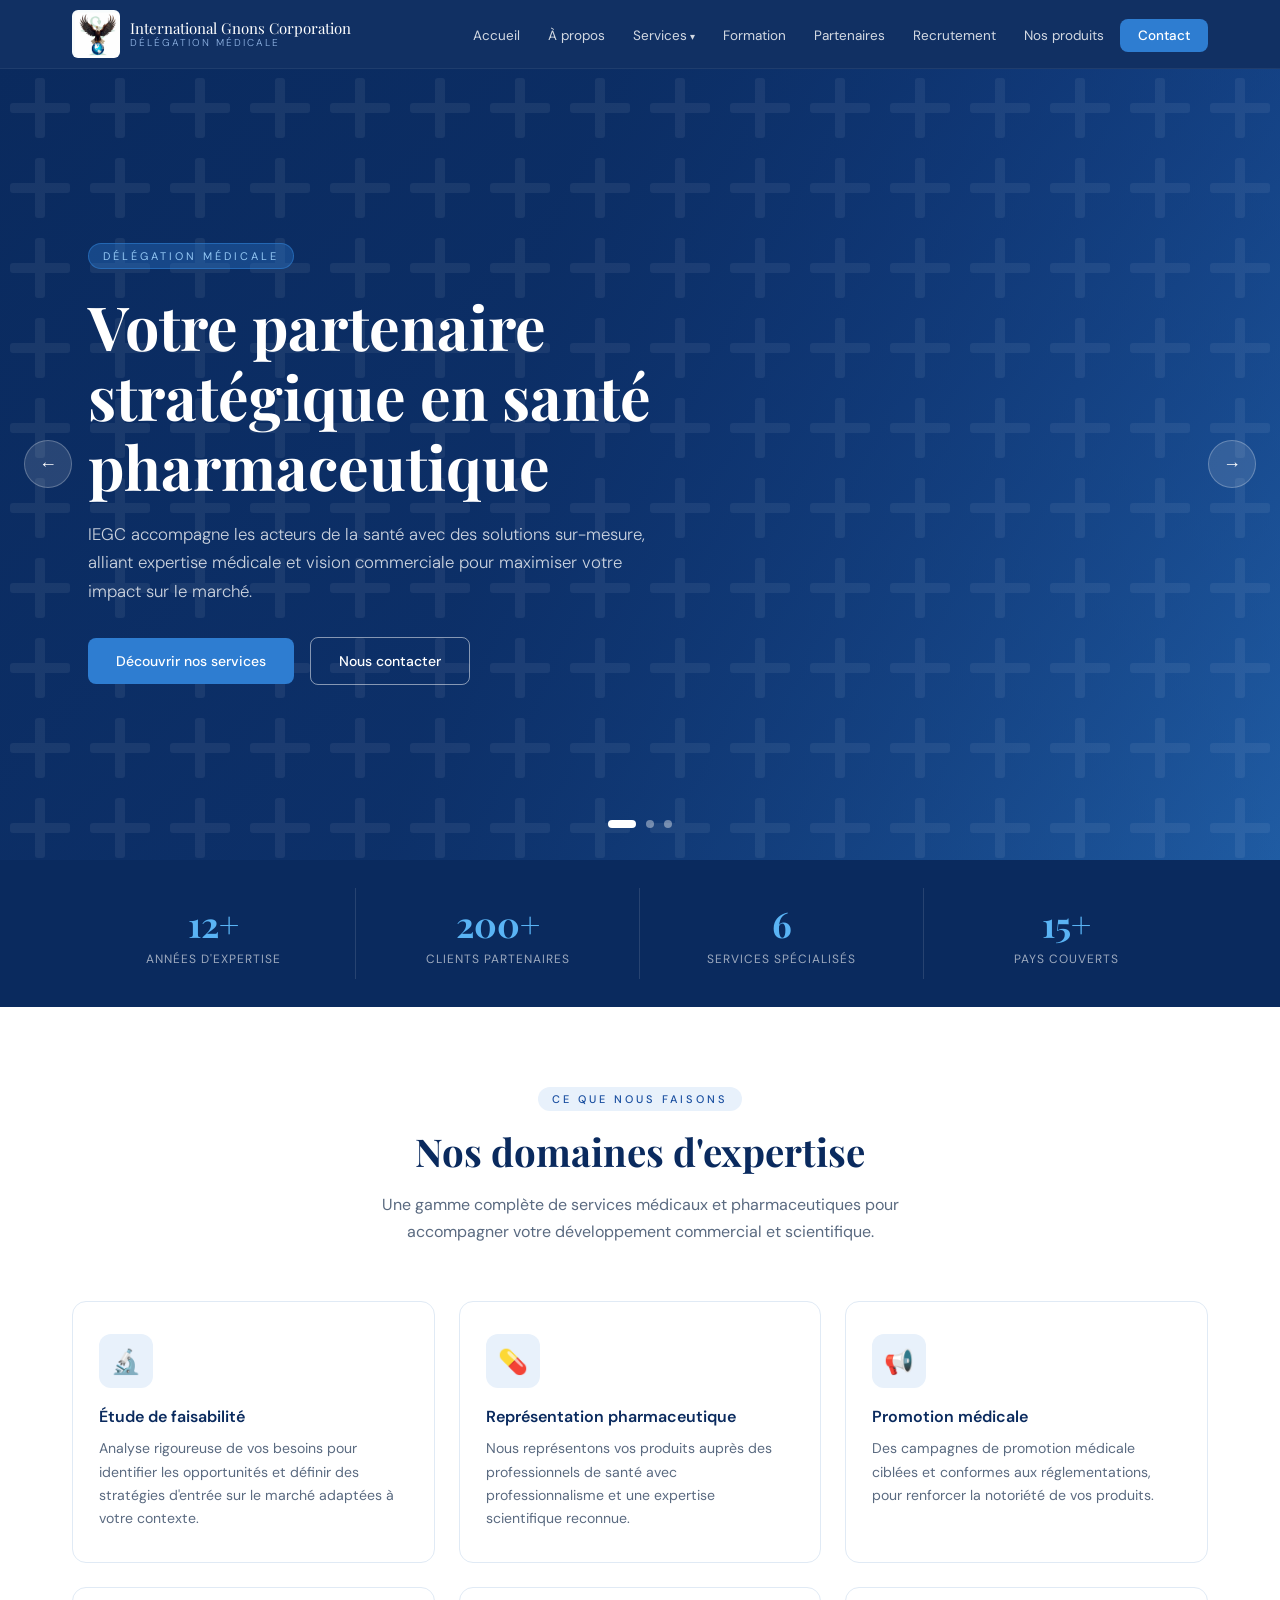
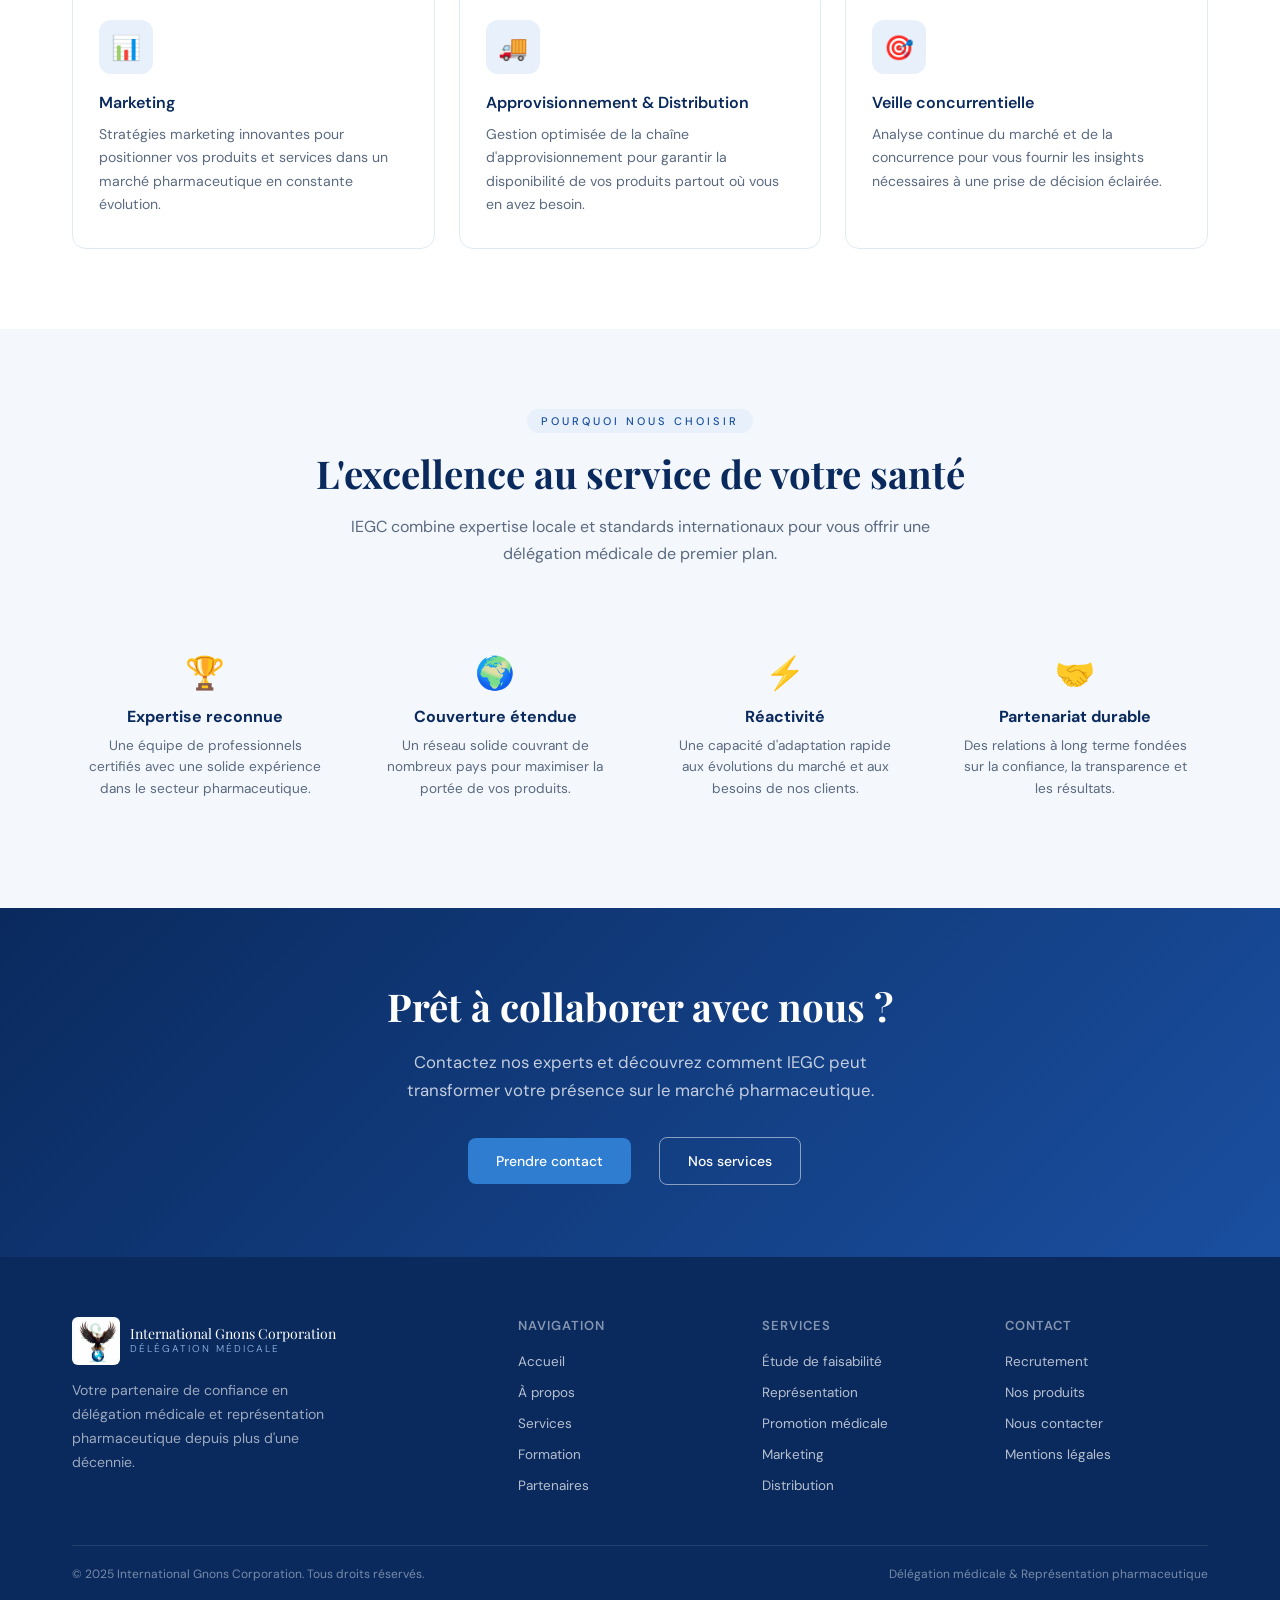
==== commit 35865cce: "mise a jour" ====
--- a/index.html
+++ b/index.html
@@ -1,25 +1,557 @@
 <!DOCTYPE html>
 <html lang="fr">
-  <head>
-    <meta charset="UTF-8">
-    <meta name="viewport" content="width=device-width, initial-scale=1.0">
-    <title>International Gnons Corporation – Délégation Médicale</title>
-    <link rel="stylesheet" href="style.css">
-    <link href="https://fonts.googleapis.com/css2?family=Playfair+Display:wght@400;600;700&family=DM+Sans:wght@300;400;500&display=swap" rel="stylesheet">
-  </head>
+<head>
+<meta charset="UTF-8">
+<meta name="viewport" content="width=device-width, initial-scale=1.0">
+<title>International Gnons Corporation – Délégation Médicale</title>
+<link href="https://fonts.googleapis.com/css2?family=Playfair+Display:wght@400;600;700&family=DM+Sans:wght@300;400;500&display=swap" rel="stylesheet">
+<style>
+  :root {
+    --blue-deep: #0a2a5e;
+    --blue-mid: #1a4fa0;
+    --blue-light: #2e7dd1;
+    --blue-pale: #e8f1fb;
+    --white: #ffffff;
+    --gray-light: #f4f7fc;
+    --gray-text: #5a6a80;
+    --accent: #1a4fa0;
+    --text-dark: #0d1f3c;
+  }
+  * { margin: 0; padding: 0; box-sizing: border-box; }
+  html { scroll-behavior: smooth; }
+  body { font-family: 'DM Sans', sans-serif; color: var(--text-dark); background: var(--white); }
+
+  /* ── NAV ── */
+  nav {
+    position: fixed; top: 0; left: 0; width: 100%; z-index: 1000;
+    background: rgba(10,42,94,0.97); backdrop-filter: blur(8px);
+    border-bottom: 1px solid rgba(255,255,255,0.08);
+  }
+  .nav-inner {
+    max-width: 1200px; margin: auto;
+    display: flex; align-items: center; justify-content: space-between;
+    padding: 0 2rem; height: 68px;
+  }
+  .logo { display: flex; align-items: center; gap: 10px; text-decoration: none; }
+  .logo-icon {
+    width: 42px; height: 42px; border-radius: 8px;
+    background: linear-gradient(135deg, #2e7dd1, #1a4fa0);
+    display: flex; align-items: center; justify-content: center;
+    font-family: 'Playfair Display', serif; font-weight: 700;
+    color: #fff; font-size: 16px; letter-spacing: -1px;
+  }
+  .logo-text { font-family: 'Playfair Display', serif; color: #fff; font-size: 15px; line-height: 1.2; }
+  .logo-text span { display: block; font-size: 10px; font-family: 'DM Sans', sans-serif; color: #94b8e8; font-weight: 300; letter-spacing: 2px; text-transform: uppercase; }
+
+  .nav-links { display: flex; align-items: center; gap: 4px; list-style: none; }
+  .nav-links a {
+    color: rgba(255,255,255,0.82); text-decoration: none; font-size: 13.5px; font-weight: 400;
+    padding: 6px 12px; border-radius: 6px; transition: all .2s;
+  }
+  .nav-links a:hover { color: #fff; background: rgba(255,255,255,0.1); }
+  .nav-links .dropdown { position: relative; }
+  .nav-links .dropdown > a::after { content: ' ▾'; font-size: 10px; }
+  .dropdown-menu {
+    display: none; position: absolute; top: 110%; left: 0;
+    background: var(--blue-deep); border: 1px solid rgba(255,255,255,0.1);
+    border-radius: 10px; min-width: 240px; overflow: hidden;
+    box-shadow: 0 20px 40px rgba(0,0,0,0.3);
+  }
+  .dropdown:hover .dropdown-menu { display: block; }
+  .dropdown-menu a {
+    display: block; padding: 10px 18px; font-size: 13px; border-radius: 0;
+    border-bottom: 1px solid rgba(255,255,255,0.06);
+  }
+  .dropdown-menu a:last-child { border-bottom: none; }
+  .nav-cta {
+    background: var(--blue-light) !important; color: #fff !important;
+    padding: 8px 18px !important; border-radius: 8px !important; font-weight: 500 !important;
+  }
+
+  /* ── SECTIONS ── */
+  .page-section { display: none; }
+  .page-section.active { display: block; }
+  main { padding-top: 68px; }
+
+  /* ── SLIDER ── */
+  .slider { position: relative; height: 88vh; overflow: hidden; }
+  .slide {
+    position: absolute; inset: 0; opacity: 0; transition: opacity .9s ease;
+    display: flex; align-items: center;
+  }
+  .slide.active { opacity: 1; }
+  .slide-bg {
+    position: absolute; inset: 0; background-size: cover; background-position: center;
+  }
+  .slide-bg::after {
+    content: ''; position: absolute; inset: 0;
+    background: linear-gradient(105deg, rgba(10,42,94,0.85) 40%, rgba(10,42,94,0.4));
+  }
+  .slide-bg-1 { background: linear-gradient(135deg, #0a2a5e 0%, #1a4fa0 50%, #2e7dd1 100%); }
+  .slide-bg-2 { background: linear-gradient(135deg, #0d3572 0%, #155da8 50%, #1e6bc0 100%); }
+  .slide-bg-3 { background: linear-gradient(135deg, #071d45 0%, #0e3585 50%, #1a55b8 100%); }
+
+  /* SVG medical pattern overlay */
+  .slide-pattern {
+    position: absolute; inset: 0; opacity: 0.06;
+    background-image: url("data:image/svg+xml,%3Csvg width='80' height='80' viewBox='0 0 80 80' xmlns='http://www.w3.org/2000/svg'%3E%3Cg fill='%23ffffff'%3E%3Crect x='35' y='10' width='10' height='60' rx='3'/%3E%3Crect x='10' y='35' width='60' height='10' rx='3'/%3E%3C/g%3E%3C/svg%3E");
+    background-size: 80px 80px;
+  }
+  .slide-content {
+    position: relative; z-index: 2; max-width: 1200px; margin: auto;
+    padding: 0 3rem; width: 100%;
+  }
+  .slide-tag {
+    display: inline-block; background: rgba(46,125,209,0.35);
+    border: 1px solid rgba(46,125,209,0.6); color: #94c8f5;
+    font-size: 11px; letter-spacing: 3px; text-transform: uppercase;
+    padding: 5px 14px; border-radius: 20px; margin-bottom: 1.4rem;
+  }
+  .slide-content h1 {
+    font-family: 'Playfair Display', serif; font-size: clamp(2.2rem, 5vw, 3.8rem);
+    color: #fff; font-weight: 700; line-height: 1.15; max-width: 700px;
+    margin-bottom: 1.2rem;
+  }
+  .slide-content p {
+    color: rgba(255,255,255,0.78); font-size: 1.05rem; max-width: 560px;
+    line-height: 1.7; margin-bottom: 2rem; font-weight: 300;
+  }
+  .slide-btn {
+    display: inline-flex; align-items: center; gap: 8px;
+    background: var(--blue-light); color: #fff;
+    padding: 14px 28px; border-radius: 8px; text-decoration: none;
+    font-size: 14px; font-weight: 500; transition: all .2s;
+    margin-right: 12px;
+  }
+  .slide-btn:hover { background: #3d8fdf; transform: translateY(-2px); }
+  .slide-btn-outline {
+    background: transparent; border: 1.5px solid rgba(255,255,255,0.5); color: #fff;
+  }
+  .slide-btn-outline:hover { border-color: #fff; background: rgba(255,255,255,0.08); }
+
+  .slider-dots {
+    position: absolute; bottom: 32px; left: 50%; transform: translateX(-50%);
+    display: flex; gap: 10px; z-index: 5;
+  }
+  .dot {
+    width: 8px; height: 8px; border-radius: 50%;
+    background: rgba(255,255,255,0.4); cursor: pointer; transition: all .3s;
+    border: none;
+  }
+  .dot.active { background: #fff; width: 28px; border-radius: 4px; }
+  .slider-arrow {
+    position: absolute; top: 50%; transform: translateY(-50%);
+    background: rgba(255,255,255,0.12); border: 1px solid rgba(255,255,255,0.25);
+    color: #fff; width: 48px; height: 48px; border-radius: 50%;
+    cursor: pointer; font-size: 18px; transition: all .2s; z-index: 5;
+    display: flex; align-items: center; justify-content: center;
+  }
+  .slider-arrow:hover { background: rgba(255,255,255,0.22); }
+  .arrow-prev { left: 24px; }
+  .arrow-next { right: 24px; }
+
+  /* ── STATS BAR ── */
+  .stats-bar {
+    background: var(--blue-deep); color: #fff;
+    padding: 28px 0;
+  }
+  .stats-inner {
+    max-width: 1200px; margin: auto; padding: 0 2rem;
+    display: grid; grid-template-columns: repeat(4, 1fr);
+    gap: 0; text-align: center;
+  }
+  .stat { padding: 12px; border-right: 1px solid rgba(255,255,255,0.12); }
+  .stat:last-child { border-right: none; }
+  .stat-num { font-family: 'Playfair Display', serif; font-size: 2.2rem; font-weight: 700; color: #5ab4f5; }
+  .stat-label { font-size: 12px; color: rgba(255,255,255,0.6); margin-top: 4px; letter-spacing: 1px; text-transform: uppercase; }
+
+  /* ── SECTION GÉNÉRIQUE ── */
+  .section { padding: 80px 0; }
+  .section-alt { background: var(--gray-light); }
+  .container { max-width: 1200px; margin: auto; padding: 0 2rem; }
+  .section-header { text-align: center; margin-bottom: 56px; }
+  .section-tag {
+    display: inline-block; background: var(--blue-pale); color: var(--blue-mid);
+    font-size: 11px; letter-spacing: 3px; text-transform: uppercase;
+    padding: 5px 14px; border-radius: 20px; margin-bottom: 14px; font-weight: 500;
+  }
+  .section-header h2 {
+    font-family: 'Playfair Display', serif; font-size: 2.4rem;
+    color: var(--blue-deep); font-weight: 700; margin-bottom: 14px;
+  }
+  .section-header p { color: var(--gray-text); max-width: 580px; margin: auto; line-height: 1.7; }
+
+  /* ── CARDS SERVICES ACCUEIL ── */
+  .services-grid { display: grid; grid-template-columns: repeat(3, 1fr); gap: 24px; }
+  .service-card {
+    background: #fff; border: 1px solid #e0eaf5;
+    border-radius: 14px; padding: 32px 26px;
+    transition: all .3s; cursor: pointer; position: relative; overflow: hidden;
+  }
+  .service-card::before {
+    content: ''; position: absolute; top: 0; left: 0; right: 0;
+    height: 3px; background: linear-gradient(90deg, var(--blue-mid), var(--blue-light));
+    transform: scaleX(0); transform-origin: left; transition: transform .3s;
+  }
+  .service-card:hover { box-shadow: 0 16px 40px rgba(26,79,160,0.12); transform: translateY(-4px); }
+  .service-card:hover::before { transform: scaleX(1); }
+  .service-icon {
+    width: 54px; height: 54px; background: var(--blue-pale);
+    border-radius: 12px; display: flex; align-items: center; justify-content: center;
+    font-size: 24px; margin-bottom: 18px;
+  }
+  .service-card h3 { font-size: 1rem; font-weight: 600; color: var(--blue-deep); margin-bottom: 10px; }
+  .service-card p { font-size: 0.88rem; color: var(--gray-text); line-height: 1.65; }
+
+  /* ── À PROPOS ── */
+  .about-hero {
+    background: linear-gradient(135deg, var(--blue-deep) 0%, var(--blue-mid) 100%);
+    padding: 80px 0; text-align: center; color: #fff;
+  }
+  .about-hero h1 { font-family: 'Playfair Display', serif; font-size: 3rem; margin-bottom: 16px; }
+  .about-hero p { font-size: 1.1rem; color: rgba(255,255,255,0.78); max-width: 600px; margin: auto; }
+
+  .about-blocks { display: grid; grid-template-columns: repeat(3, 1fr); gap: 28px; }
+  .about-block {
+    background: #fff; border: 1px solid #e0eaf5; border-radius: 14px;
+    padding: 36px 28px; text-align: center;
+  }
+  .about-block-icon { font-size: 2.5rem; margin-bottom: 16px; }
+  .about-block h3 { font-family: 'Playfair Display', serif; font-size: 1.3rem; color: var(--blue-deep); margin-bottom: 12px; }
+  .about-block p { font-size: 0.9rem; color: var(--gray-text); line-height: 1.7; }
+
+  /* ÉQUIPE */
+  .team-grid { display: grid; grid-template-columns: repeat(4, 1fr); gap: 24px; }
+  .team-card {
+    background: #fff; border: 1px solid #e0eaf5; border-radius: 14px;
+    padding: 28px 20px; text-align: center; transition: all .3s;
+  }
+  .team-card:hover { box-shadow: 0 12px 30px rgba(26,79,160,0.1); transform: translateY(-4px); }
+  .team-avatar {
+    width: 80px; height: 80px; border-radius: 50%;
+    background: linear-gradient(135deg, var(--blue-mid), var(--blue-light));
+    margin: 0 auto 16px; display: flex; align-items: center; justify-content: center;
+    font-family: 'Playfair Display', serif; font-size: 1.5rem; color: #fff; font-weight: 700;
+  }
+  .team-card h4 { font-size: 1rem; font-weight: 600; color: var(--blue-deep); margin-bottom: 4px; }
+  .team-card span { font-size: 0.82rem; color: var(--blue-light); }
+  .team-card p { font-size: 0.83rem; color: var(--gray-text); margin-top: 10px; line-height: 1.6; }
+
+  /* ── SERVICES PAGE ── */
+  .services-hero {
+    background: linear-gradient(135deg, var(--blue-deep), var(--blue-mid));
+    padding: 80px 0; color: #fff; text-align: center;
+  }
+  .services-hero h1 { font-family: 'Playfair Display', serif; font-size: 3rem; margin-bottom: 12px; }
+  .services-list { display: grid; grid-template-columns: repeat(2, 1fr); gap: 32px; }
+  .service-detail {
+    background: #fff; border: 1px solid #e0eaf5; border-radius: 16px;
+    padding: 40px 36px; transition: all .3s;
+  }
+  .service-detail:hover { box-shadow: 0 20px 50px rgba(26,79,160,0.12); }
+  .service-detail .num {
+    font-family: 'Playfair Display', serif; font-size: 3rem; font-weight: 700;
+    color: var(--blue-pale); line-height: 1; margin-bottom: 12px;
+  }
+  .service-detail h3 { font-size: 1.15rem; font-weight: 600; color: var(--blue-deep); margin-bottom: 14px; }
+  .service-detail p { font-size: 0.9rem; color: var(--gray-text); line-height: 1.7; }
+  .service-detail ul { list-style: none; margin-top: 14px; }
+  .service-detail ul li { font-size: 0.88rem; color: var(--gray-text); padding: 5px 0; padding-left: 18px; position: relative; }
+  .service-detail ul li::before { content: '→'; position: absolute; left: 0; color: var(--blue-light); font-size: 12px; top: 6px; }
+
+  /* ── FORMATION ── */
+  .formation-hero { background: linear-gradient(135deg, var(--blue-deep), var(--blue-mid)); padding: 80px 0; color: #fff; text-align: center; }
+  .formation-hero h1 { font-family: 'Playfair Display', serif; font-size: 3rem; margin-bottom: 12px; }
+  .formations-grid { display: grid; grid-template-columns: repeat(3, 1fr); gap: 24px; }
+  .formation-card {
+    background: #fff; border: 1px solid #e0eaf5; border-radius: 14px; padding: 32px 26px;
+    transition: all .3s;
+  }
+  .formation-card:hover { box-shadow: 0 16px 40px rgba(26,79,160,0.1); transform: translateY(-4px); }
+  .formation-badge {
+    display: inline-block; background: var(--blue-pale); color: var(--blue-mid);
+    font-size: 11px; padding: 4px 12px; border-radius: 20px; margin-bottom: 14px; font-weight: 500;
+  }
+  .formation-card h3 { font-size: 1.05rem; font-weight: 600; color: var(--blue-deep); margin-bottom: 10px; }
+  .formation-card p { font-size: 0.88rem; color: var(--gray-text); line-height: 1.65; }
+  .formation-meta { display: flex; gap: 14px; margin-top: 18px; flex-wrap: wrap; }
+  .formation-meta span { font-size: 12px; color: var(--blue-mid); background: var(--blue-pale); padding: 3px 10px; border-radius: 10px; }
+
+  /* ── PARTENAIRES ── */
+  .partners-hero { background: linear-gradient(135deg, var(--blue-deep), var(--blue-mid)); padding: 80px 0; color: #fff; text-align: center; }
+  .partners-hero h1 { font-family: 'Playfair Display', serif; font-size: 3rem; margin-bottom: 12px; }
+  .partners-grid { display: grid; grid-template-columns: repeat(4, 1fr); gap: 20px; }
+  .partner-card {
+    background: #fff; border: 1px solid #e0eaf5; border-radius: 14px;
+    padding: 32px 20px; text-align: center; transition: all .3s;
+  }
+  .partner-card:hover { box-shadow: 0 12px 30px rgba(26,79,160,0.12); transform: translateY(-3px); }
+  .partner-logo {
+    width: 72px; height: 72px; border-radius: 12px;
+    background: var(--blue-pale); margin: 0 auto 14px;
+    display: flex; align-items: center; justify-content: center;
+    font-family: 'Playfair Display', serif; font-size: 1.4rem; font-weight: 700; color: var(--blue-mid);
+  }
+  .partner-card h4 { font-size: 0.95rem; font-weight: 600; color: var(--blue-deep); margin-bottom: 6px; }
+  .partner-card p { font-size: 0.82rem; color: var(--gray-text); }
+
+  /* ── RECRUTEMENT ── */
+  .recrutement-hero { background: linear-gradient(135deg, var(--blue-deep), var(--blue-mid)); padding: 80px 0; color: #fff; text-align: center; }
+  .recrutement-hero h1 { font-family: 'Playfair Display', serif; font-size: 3rem; margin-bottom: 12px; }
+  .form-container {
+    max-width: 760px; margin: 0 auto;
+    background: #fff; border: 1px solid #e0eaf5; border-radius: 20px; padding: 48px 52px;
+    box-shadow: 0 20px 60px rgba(26,79,160,0.08);
+  }
+  .form-title { font-family: 'Playfair Display', serif; font-size: 1.6rem; color: var(--blue-deep); margin-bottom: 28px; }
+  .form-row { display: grid; grid-template-columns: 1fr 1fr; gap: 18px; margin-bottom: 18px; }
+  .form-group { display: flex; flex-direction: column; gap: 7px; margin-bottom: 18px; }
+  .form-group label { font-size: 13px; font-weight: 500; color: var(--blue-deep); }
+  .form-group input, .form-group select, .form-group textarea {
+    border: 1.5px solid #d0dff0; border-radius: 8px; padding: 11px 14px;
+    font-size: 14px; font-family: 'DM Sans', sans-serif; color: var(--text-dark);
+    transition: border-color .2s; outline: none; background: #fff;
+  }
+  .form-group input:focus, .form-group select:focus, .form-group textarea:focus { border-color: var(--blue-light); }
+  .form-group textarea { resize: vertical; min-height: 110px; }
+  .file-label {
+    display: flex; align-items: center; gap: 10px;
+    border: 1.5px dashed #b0c8e8; border-radius: 8px; padding: 16px 18px;
+    cursor: pointer; color: var(--blue-mid); font-size: 14px; transition: all .2s;
+  }
+  .file-label:hover { border-color: var(--blue-light); background: var(--blue-pale); }
+  .file-label input { display: none; }
+  .submit-btn {
+    width: 100%; padding: 16px; background: var(--blue-deep);
+    color: #fff; border: none; border-radius: 10px; font-size: 15px;
+    font-weight: 500; cursor: pointer; transition: all .2s;
+    font-family: 'DM Sans', sans-serif; margin-top: 8px;
+  }
+  .submit-btn:hover { background: var(--blue-mid); transform: translateY(-1px); }
+
+  /* ── PRODUITS ── */
+  .produits-hero { background: linear-gradient(135deg, var(--blue-deep), var(--blue-mid)); padding: 80px 0; color: #fff; text-align: center; }
+  .produits-hero h1 { font-family: 'Playfair Display', serif; font-size: 3rem; margin-bottom: 12px; }
+  .produits-filter { display: flex; gap: 10px; justify-content: center; flex-wrap: wrap; margin-bottom: 40px; }
+  .filter-btn {
+    padding: 8px 20px; border-radius: 20px; border: 1.5px solid #d0dff0;
+    background: #fff; color: var(--gray-text); cursor: pointer; font-size: 13px;
+    font-family: 'DM Sans', sans-serif; transition: all .2s;
+  }
+  .filter-btn.active, .filter-btn:hover { background: var(--blue-deep); color: #fff; border-color: var(--blue-deep); }
+  .produits-grid { display: grid; grid-template-columns: repeat(3, 1fr); gap: 24px; }
+  .produit-card {
+    background: #fff; border: 1px solid #e0eaf5; border-radius: 14px; overflow: hidden; transition: all .3s;
+  }
+  .produit-card:hover { box-shadow: 0 16px 40px rgba(26,79,160,0.12); transform: translateY(-4px); }
+  .produit-img {
+    height: 160px; background: linear-gradient(135deg, var(--blue-pale), #d0e8fb);
+    display: flex; align-items: center; justify-content: center;
+    font-size: 3rem;
+  }
+  .produit-body { padding: 22px; }
+  .produit-cat { font-size: 11px; color: var(--blue-light); font-weight: 500; text-transform: uppercase; letter-spacing: 1px; margin-bottom: 6px; }
+  .produit-body h3 { font-size: 1rem; font-weight: 600; color: var(--blue-deep); margin-bottom: 8px; }
+  .produit-body p { font-size: 0.85rem; color: var(--gray-text); line-height: 1.6; }
+
+  /* ── CONTACT ── */
+  .contact-hero { background: linear-gradient(135deg, var(--blue-deep), var(--blue-mid)); padding: 80px 0; color: #fff; text-align: center; }
+  .contact-hero h1 { font-family: 'Playfair Display', serif; font-size: 3rem; margin-bottom: 12px; }
+  .contact-layout { display: grid; grid-template-columns: 1fr 1.4fr; gap: 50px; align-items: start; }
+  .contact-info h3 { font-family: 'Playfair Display', serif; font-size: 1.5rem; color: var(--blue-deep); margin-bottom: 20px; }
+  .contact-item { display: flex; gap: 14px; align-items: flex-start; margin-bottom: 24px; }
+  .contact-icon {
+    width: 44px; height: 44px; background: var(--blue-pale); border-radius: 10px;
+    display: flex; align-items: center; justify-content: center; font-size: 18px; flex-shrink: 0;
+  }
+  .contact-item h4 { font-size: 13px; font-weight: 600; color: var(--blue-deep); margin-bottom: 3px; }
+  .contact-item p { font-size: 14px; color: var(--gray-text); }
+  .contact-form { background: #fff; border: 1px solid #e0eaf5; border-radius: 16px; padding: 40px; }
+
+  /* ── FOOTER ── */
+  footer {
+    background: var(--blue-deep); color: #fff; padding: 60px 0 0;
+  }
+  .footer-grid { display: grid; grid-template-columns: 2fr 1fr 1fr 1fr; gap: 40px; padding-bottom: 40px; }
+  .footer-brand p { font-size: 0.88rem; color: rgba(255,255,255,0.6); margin-top: 14px; line-height: 1.7; max-width: 280px; }
+  .footer-col h4 { font-size: 13px; font-weight: 600; letter-spacing: 1px; text-transform: uppercase; color: rgba(255,255,255,0.5); margin-bottom: 16px; }
+  .footer-col ul { list-style: none; }
+  .footer-col ul li { margin-bottom: 10px; }
+  .footer-col ul li a { color: rgba(255,255,255,0.7); text-decoration: none; font-size: 13.5px; transition: color .2s; }
+  .footer-col ul li a:hover { color: #fff; }
+  .footer-bottom {
+    border-top: 1px solid rgba(255,255,255,0.1); padding: 20px 0;
+    display: flex; justify-content: space-between; align-items: center;
+    font-size: 12px; color: rgba(255,255,255,0.45);
+  }
+
+  /* ── PAGE HERO SIMPLE ── */
+  .page-hero {
+    background: linear-gradient(135deg, var(--blue-deep), var(--blue-mid));
+    padding: 80px 0; color: #fff; text-align: center;
+  }
+  .page-hero h1 { font-family: 'Playfair Display', serif; font-size: 3rem; margin-bottom: 12px; }
+  .page-hero p { font-size: 1.05rem; color: rgba(255,255,255,0.78); max-width: 540px; margin: auto; }
+
+  /* ── SUCCESS MSG ── */
+  .success-msg {
+    display: none; background: #e8f7f0; border: 1px solid #a3d9bf;
+    border-radius: 10px; padding: 16px 20px; color: #1a6b45;
+    font-size: 14px; margin-bottom: 18px; align-items: center; gap: 10px;
+  }
+  .success-msg.show { display: flex; }
+
+  /* ══════════════════════════════════════════════
+     RESPONSIVE — TABLETTE (≤ 1024px) & MOBILE (≤ 768px)
+  ══════════════════════════════════════════════ */
+
+  /* ── HAMBURGER MENU ── */
+  .hamburger {
+    display: none; flex-direction: column; gap: 5px; cursor: pointer;
+    background: none; border: none; padding: 4px;
+  }
+  .hamburger span {
+    display: block; width: 26px; height: 2px;
+    background: #fff; border-radius: 2px; transition: all .3s;
+  }
+  .hamburger.open span:nth-child(1) { transform: rotate(45deg) translate(5px, 5px); }
+  .hamburger.open span:nth-child(2) { opacity: 0; }
+  .hamburger.open span:nth-child(3) { transform: rotate(-45deg) translate(5px, -5px); }
+
+  /* ── TABLETTE ── */
+  @media (max-width: 1024px) {
+    .nav-inner { padding: 0 1.2rem; }
+    .logo-text { font-size: 13px; }
+
+    /* Nav links en colonne, cachée par défaut */
+    .nav-links {
+      display: none; flex-direction: column; gap: 0;
+      position: fixed; top: 68px; left: 0; right: 0;
+      background: rgba(10,42,94,0.98); backdrop-filter: blur(10px);
+      padding: 16px 0; border-top: 1px solid rgba(255,255,255,0.1);
+      z-index: 999; max-height: calc(100vh - 68px); overflow-y: auto;
+    }
+    .nav-links.open { display: flex; }
+    .nav-links a { padding: 12px 24px; border-radius: 0; font-size: 14px; }
+    .hamburger { display: flex; }
+
+    /* Dropdown mobile */
+    .dropdown-menu {
+      position: static; box-shadow: none; border: none;
+      background: rgba(255,255,255,0.05); border-radius: 0;
+      min-width: 100%; display: none;
+    }
+    .dropdown.open .dropdown-menu { display: block; }
+    .nav-links .dropdown > a::after { float: right; }
+
+    /* Grilles */
+    .services-grid { grid-template-columns: repeat(2, 1fr); gap: 18px; }
+    .stats-inner { grid-template-columns: repeat(2, 1fr); }
+    .stat { border-right: none; border-bottom: 1px solid rgba(255,255,255,0.12); }
+    .stat:nth-child(even) { border-right: none; }
+    .stat:nth-child(odd) { border-right: 1px solid rgba(255,255,255,0.12); }
+    .stat:nth-last-child(-n+2) { border-bottom: none; }
+    .about-blocks { grid-template-columns: 1fr 1fr; }
+    .team-grid { grid-template-columns: repeat(2, 1fr); }
+    .services-list { grid-template-columns: 1fr; }
+    .partners-grid { grid-template-columns: repeat(2, 1fr); }
+    .produits-grid { grid-template-columns: repeat(2, 1fr); }
+    .formations-grid { grid-template-columns: repeat(2, 1fr); }
+    .footer-grid { grid-template-columns: 1fr 1fr; gap: 28px; }
+    .contact-layout { grid-template-columns: 1fr; gap: 32px; }
+    .form-container { padding: 32px 28px; }
+    .form-row { grid-template-columns: 1fr; }
+
+    /* Slider */
+    .slide-content { padding: 0 2rem; }
+    .slider { height: 75vh; }
+  }
+
+  /* ── MOBILE ── */
+  @media (max-width: 768px) {
+    .logo-text { display: none; }
+    .services-grid { grid-template-columns: 1fr; }
+    .about-blocks { grid-template-columns: 1fr; }
+    .team-grid { grid-template-columns: 1fr 1fr; }
+    .partners-grid { grid-template-columns: 1fr 1fr; }
+    .produits-grid { grid-template-columns: 1fr; }
+    .formations-grid { grid-template-columns: 1fr; }
+    .footer-grid { grid-template-columns: 1fr; }
+    .footer-bottom { flex-direction: column; gap: 8px; text-align: center; }
+
+    .stats-inner { grid-template-columns: 1fr 1fr; }
+    .stat { padding: 16px 8px; }
+    .stat-num { font-size: 1.7rem; }
+
+    .slider { height: 100vh; min-height: 500px; }
+    .slide-content h1 { font-size: clamp(1.6rem, 7vw, 2.4rem); }
+    .slide-content p { font-size: 0.92rem; }
+    .slide-btn { padding: 12px 20px; font-size: 13px; margin-bottom: 8px; }
+
+    .section { padding: 52px 0; }
+    .container { padding: 0 1.2rem; }
+    .section-header h2 { font-size: 1.8rem; }
+    .section-header { margin-bottom: 36px; }
+
+    /* About */
+    .about-hero h1 { font-size: 2rem; }
+    .about-hero p { font-size: 0.95rem; }
+
+    /* Services */
+    .services-hero h1, .formation-hero h1, .partners-hero h1,
+    .recrutement-hero h1, .produits-hero h1, .contact-hero h1 { font-size: 2rem; }
+
+    /* Contact layout */
+    .contact-layout { grid-template-columns: 1fr; }
+    .form-container { padding: 24px 18px; }
+    .form-row { grid-template-columns: 1fr; gap: 0; }
+
+    /* Recrutement */
+    #page-recrutement .container > div > div:first-child { display: none; }
+
+    /* Produits filter */
+    .produits-filter { gap: 8px; }
+    .filter-btn { padding: 6px 14px; font-size: 12px; }
+
+    /* Footer */
+    .footer-col:not(:first-child) { display: none; }
+    .footer-brand p { max-width: 100%; }
+
+    /* Arrows slider */
+    .slider-arrow { width: 38px; height: 38px; font-size: 14px; }
+    .arrow-prev { left: 12px; }
+    .arrow-next { right: 12px; }
+
+    /* Slider CTA buttons en colonne */
+    .slide-content .slide-btn { display: block; margin-right: 0; margin-bottom: 10px; text-align: center; }
+  }
+
+  /* ── TRÈS PETIT MOBILE ── */
+  @media (max-width: 400px) {
+    .team-grid { grid-template-columns: 1fr; }
+    .partners-grid { grid-template-columns: 1fr; }
+    .stat-num { font-size: 1.5rem; }
+    .nav-inner { padding: 0 1rem; }
+  }
+
+</style>
+</head>
 <body>
 
 <!-- ══ NAVIGATION ══ -->
 <nav>
   <div class="nav-inner">
     <a href="#" class="logo" onclick="showPage('accueil')">
-      <img src="./Capture.PNG" class="logo-icone" />
+      <img src="[data-uri]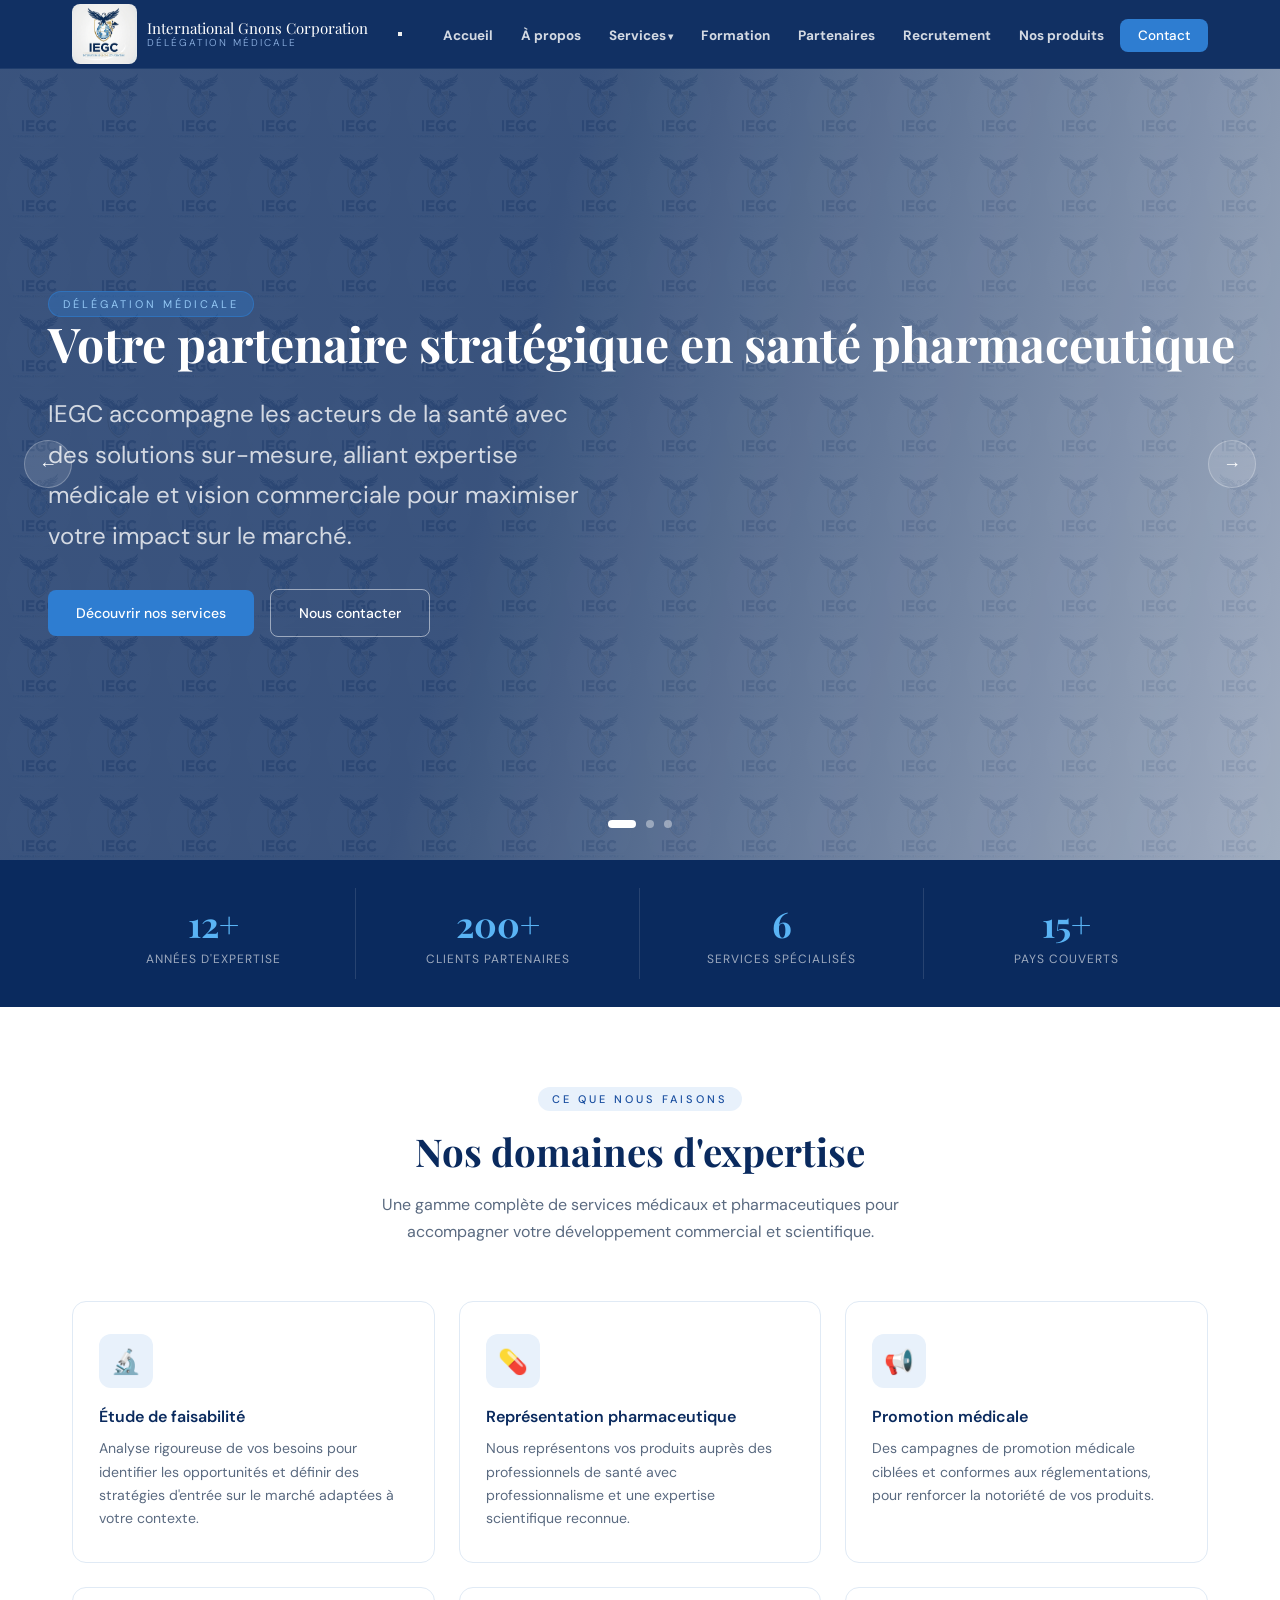
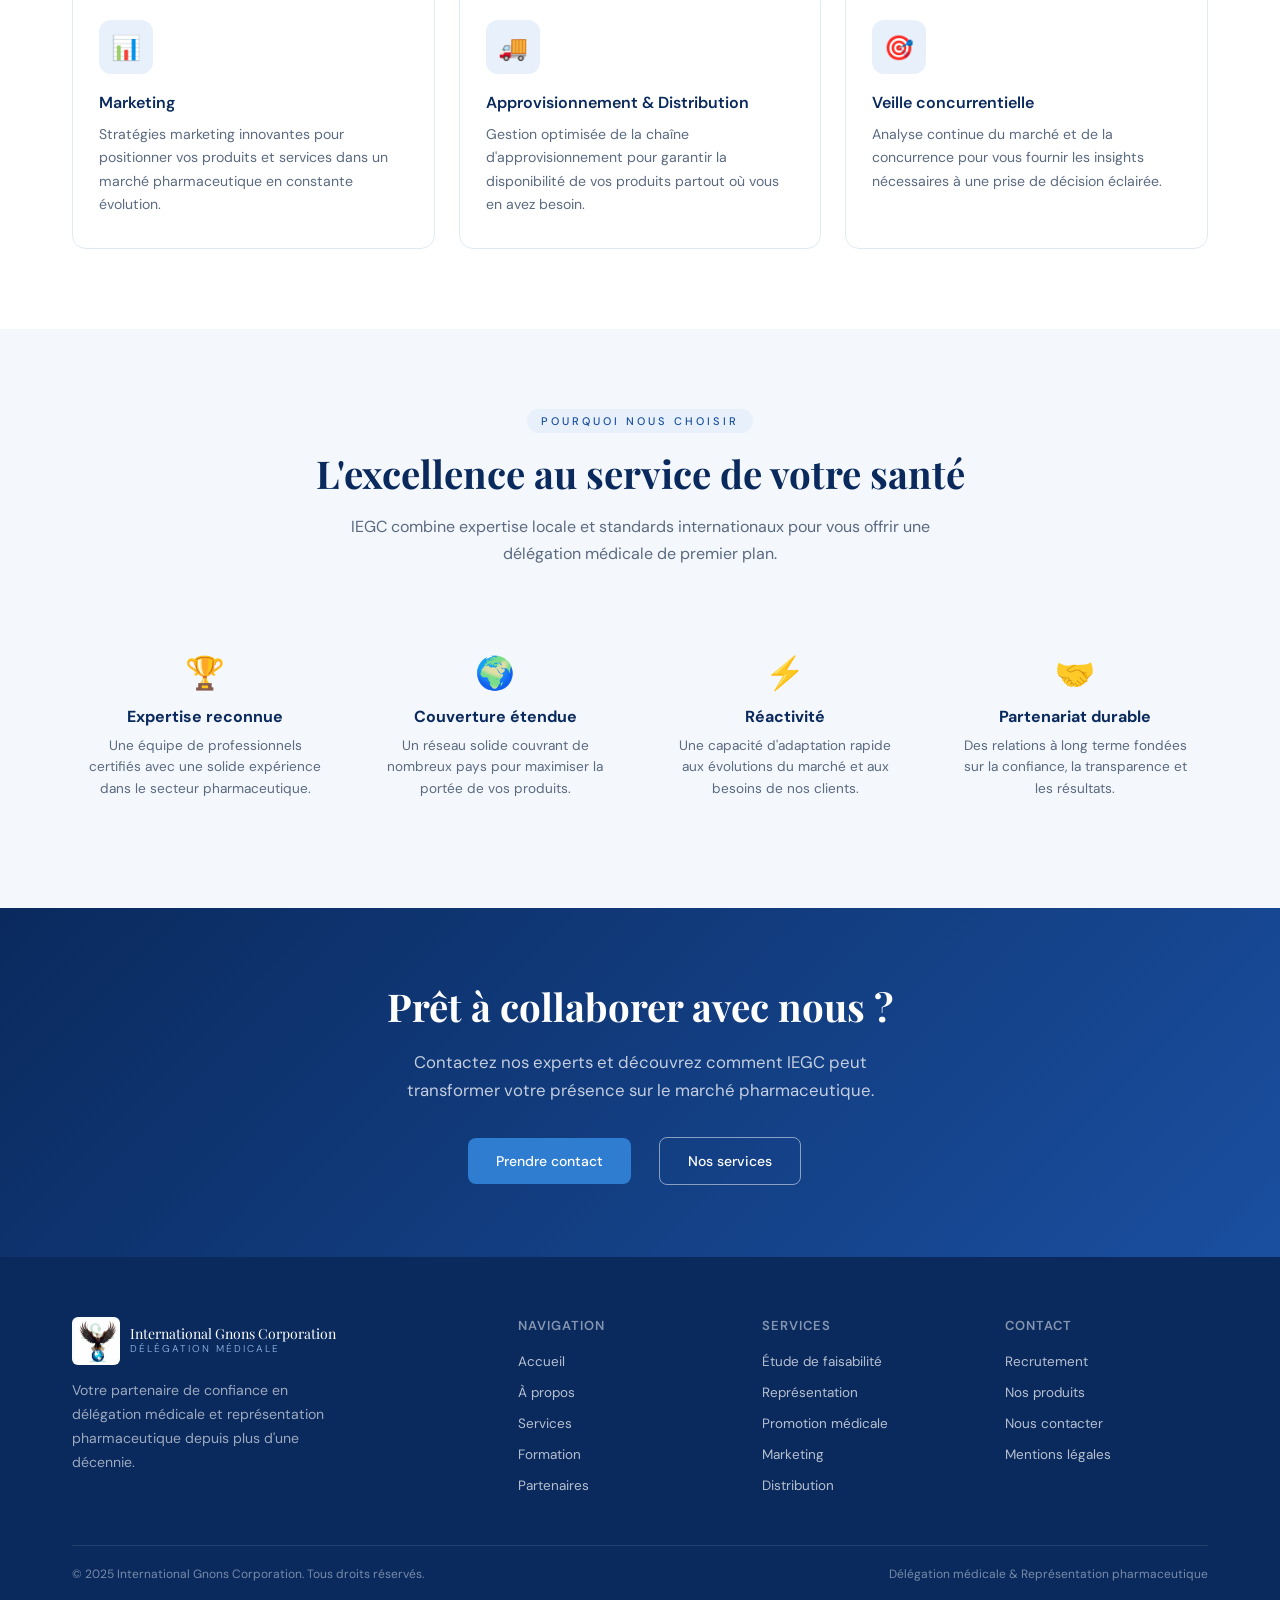
==== commit ca2c8460: "mise a jour" ====
--- a/index.html
+++ b/index.html
@@ -1,540 +1,11 @@
 <!DOCTYPE html>
 <html lang="fr">
 <head>
-<meta charset="UTF-8">
-<meta name="viewport" content="width=device-width, initial-scale=1.0">
-<title>International Gnons Corporation – Délégation Médicale</title>
-<link href="https://fonts.googleapis.com/css2?family=Playfair+Display:wght@400;600;700&family=DM+Sans:wght@300;400;500&display=swap" rel="stylesheet">
-<style>
-  :root {
-    --blue-deep: #0a2a5e;
-    --blue-mid: #1a4fa0;
-    --blue-light: #2e7dd1;
-    --blue-pale: #e8f1fb;
-    --white: #ffffff;
-    --gray-light: #f4f7fc;
-    --gray-text: #5a6a80;
-    --accent: #1a4fa0;
-    --text-dark: #0d1f3c;
-  }
-  * { margin: 0; padding: 0; box-sizing: border-box; }
-  html { scroll-behavior: smooth; }
-  body { font-family: 'DM Sans', sans-serif; color: var(--text-dark); background: var(--white); }
-
-  /* ── NAV ── */
-  nav {
-    position: fixed; top: 0; left: 0; width: 100%; z-index: 1000;
-    background: rgba(10,42,94,0.97); backdrop-filter: blur(8px);
-    border-bottom: 1px solid rgba(255,255,255,0.08);
-  }
-  .nav-inner {
-    max-width: 1200px; margin: auto;
-    display: flex; align-items: center; justify-content: space-between;
-    padding: 0 2rem; height: 68px;
-  }
-  .logo { display: flex; align-items: center; gap: 10px; text-decoration: none; }
-  .logo-icon {
-    width: 42px; height: 42px; border-radius: 8px;
-    background: linear-gradient(135deg, #2e7dd1, #1a4fa0);
-    display: flex; align-items: center; justify-content: center;
-    font-family: 'Playfair Display', serif; font-weight: 700;
-    color: #fff; font-size: 16px; letter-spacing: -1px;
-  }
-  .logo-text { font-family: 'Playfair Display', serif; color: #fff; font-size: 15px; line-height: 1.2; }
-  .logo-text span { display: block; font-size: 10px; font-family: 'DM Sans', sans-serif; color: #94b8e8; font-weight: 300; letter-spacing: 2px; text-transform: uppercase; }
-
-  .nav-links { display: flex; align-items: center; gap: 4px; list-style: none; }
-  .nav-links a {
-    color: rgba(255,255,255,0.82); text-decoration: none; font-size: 13.5px; font-weight: 400;
-    padding: 6px 12px; border-radius: 6px; transition: all .2s;
-  }
-  .nav-links a:hover { color: #fff; background: rgba(255,255,255,0.1); }
-  .nav-links .dropdown { position: relative; }
-  .nav-links .dropdown > a::after { content: ' ▾'; font-size: 10px; }
-  .dropdown-menu {
-    display: none; position: absolute; top: 110%; left: 0;
-    background: var(--blue-deep); border: 1px solid rgba(255,255,255,0.1);
-    border-radius: 10px; min-width: 240px; overflow: hidden;
-    box-shadow: 0 20px 40px rgba(0,0,0,0.3);
-  }
-  .dropdown:hover .dropdown-menu { display: block; }
-  .dropdown-menu a {
-    display: block; padding: 10px 18px; font-size: 13px; border-radius: 0;
-    border-bottom: 1px solid rgba(255,255,255,0.06);
-  }
-  .dropdown-menu a:last-child { border-bottom: none; }
-  .nav-cta {
-    background: var(--blue-light) !important; color: #fff !important;
-    padding: 8px 18px !important; border-radius: 8px !important; font-weight: 500 !important;
-  }
-
-  /* ── SECTIONS ── */
-  .page-section { display: none; }
-  .page-section.active { display: block; }
-  main { padding-top: 68px; }
-
-  /* ── SLIDER ── */
-  .slider { position: relative; height: 88vh; overflow: hidden; }
-  .slide {
-    position: absolute; inset: 0; opacity: 0; transition: opacity .9s ease;
-    display: flex; align-items: center;
-  }
-  .slide.active { opacity: 1; }
-  .slide-bg {
-    position: absolute; inset: 0; background-size: cover; background-position: center;
-  }
-  .slide-bg::after {
-    content: ''; position: absolute; inset: 0;
-    background: linear-gradient(105deg, rgba(10,42,94,0.85) 40%, rgba(10,42,94,0.4));
-  }
-  .slide-bg-1 { background: linear-gradient(135deg, #0a2a5e 0%, #1a4fa0 50%, #2e7dd1 100%); }
-  .slide-bg-2 { background: linear-gradient(135deg, #0d3572 0%, #155da8 50%, #1e6bc0 100%); }
-  .slide-bg-3 { background: linear-gradient(135deg, #071d45 0%, #0e3585 50%, #1a55b8 100%); }
-
-  /* SVG medical pattern overlay */
-  .slide-pattern {
-    position: absolute; inset: 0; opacity: 0.06;
-    background-image: url("data:image/svg+xml,%3Csvg width='80' height='80' viewBox='0 0 80 80' xmlns='http://www.w3.org/2000/svg'%3E%3Cg fill='%23ffffff'%3E%3Crect x='35' y='10' width='10' height='60' rx='3'/%3E%3Crect x='10' y='35' width='60' height='10' rx='3'/%3E%3C/g%3E%3C/svg%3E");
-    background-size: 80px 80px;
-  }
-  .slide-content {
-    position: relative; z-index: 2; max-width: 1200px; margin: auto;
-    padding: 0 3rem; width: 100%;
-  }
-  .slide-tag {
-    display: inline-block; background: rgba(46,125,209,0.35);
-    border: 1px solid rgba(46,125,209,0.6); color: #94c8f5;
-    font-size: 11px; letter-spacing: 3px; text-transform: uppercase;
-    padding: 5px 14px; border-radius: 20px; margin-bottom: 1.4rem;
-  }
-  .slide-content h1 {
-    font-family: 'Playfair Display', serif; font-size: clamp(2.2rem, 5vw, 3.8rem);
-    color: #fff; font-weight: 700; line-height: 1.15; max-width: 700px;
-    margin-bottom: 1.2rem;
-  }
-  .slide-content p {
-    color: rgba(255,255,255,0.78); font-size: 1.05rem; max-width: 560px;
-    line-height: 1.7; margin-bottom: 2rem; font-weight: 300;
-  }
-  .slide-btn {
-    display: inline-flex; align-items: center; gap: 8px;
-    background: var(--blue-light); color: #fff;
-    padding: 14px 28px; border-radius: 8px; text-decoration: none;
-    font-size: 14px; font-weight: 500; transition: all .2s;
-    margin-right: 12px;
-  }
-  .slide-btn:hover { background: #3d8fdf; transform: translateY(-2px); }
-  .slide-btn-outline {
-    background: transparent; border: 1.5px solid rgba(255,255,255,0.5); color: #fff;
-  }
-  .slide-btn-outline:hover { border-color: #fff; background: rgba(255,255,255,0.08); }
-
-  .slider-dots {
-    position: absolute; bottom: 32px; left: 50%; transform: translateX(-50%);
-    display: flex; gap: 10px; z-index: 5;
-  }
-  .dot {
-    width: 8px; height: 8px; border-radius: 50%;
-    background: rgba(255,255,255,0.4); cursor: pointer; transition: all .3s;
-    border: none;
-  }
-  .dot.active { background: #fff; width: 28px; border-radius: 4px; }
-  .slider-arrow {
-    position: absolute; top: 50%; transform: translateY(-50%);
-    background: rgba(255,255,255,0.12); border: 1px solid rgba(255,255,255,0.25);
-    color: #fff; width: 48px; height: 48px; border-radius: 50%;
-    cursor: pointer; font-size: 18px; transition: all .2s; z-index: 5;
-    display: flex; align-items: center; justify-content: center;
-  }
-  .slider-arrow:hover { background: rgba(255,255,255,0.22); }
-  .arrow-prev { left: 24px; }
-  .arrow-next { right: 24px; }
-
-  /* ── STATS BAR ── */
-  .stats-bar {
-    background: var(--blue-deep); color: #fff;
-    padding: 28px 0;
-  }
-  .stats-inner {
-    max-width: 1200px; margin: auto; padding: 0 2rem;
-    display: grid; grid-template-columns: repeat(4, 1fr);
-    gap: 0; text-align: center;
-  }
-  .stat { padding: 12px; border-right: 1px solid rgba(255,255,255,0.12); }
-  .stat:last-child { border-right: none; }
-  .stat-num { font-family: 'Playfair Display', serif; font-size: 2.2rem; font-weight: 700; color: #5ab4f5; }
-  .stat-label { font-size: 12px; color: rgba(255,255,255,0.6); margin-top: 4px; letter-spacing: 1px; text-transform: uppercase; }
-
-  /* ── SECTION GÉNÉRIQUE ── */
-  .section { padding: 80px 0; }
-  .section-alt { background: var(--gray-light); }
-  .container { max-width: 1200px; margin: auto; padding: 0 2rem; }
-  .section-header { text-align: center; margin-bottom: 56px; }
-  .section-tag {
-    display: inline-block; background: var(--blue-pale); color: var(--blue-mid);
-    font-size: 11px; letter-spacing: 3px; text-transform: uppercase;
-    padding: 5px 14px; border-radius: 20px; margin-bottom: 14px; font-weight: 500;
-  }
-  .section-header h2 {
-    font-family: 'Playfair Display', serif; font-size: 2.4rem;
-    color: var(--blue-deep); font-weight: 700; margin-bottom: 14px;
-  }
-  .section-header p { color: var(--gray-text); max-width: 580px; margin: auto; line-height: 1.7; }
-
-  /* ── CARDS SERVICES ACCUEIL ── */
-  .services-grid { display: grid; grid-template-columns: repeat(3, 1fr); gap: 24px; }
-  .service-card {
-    background: #fff; border: 1px solid #e0eaf5;
-    border-radius: 14px; padding: 32px 26px;
-    transition: all .3s; cursor: pointer; position: relative; overflow: hidden;
-  }
-  .service-card::before {
-    content: ''; position: absolute; top: 0; left: 0; right: 0;
-    height: 3px; background: linear-gradient(90deg, var(--blue-mid), var(--blue-light));
-    transform: scaleX(0); transform-origin: left; transition: transform .3s;
-  }
-  .service-card:hover { box-shadow: 0 16px 40px rgba(26,79,160,0.12); transform: translateY(-4px); }
-  .service-card:hover::before { transform: scaleX(1); }
-  .service-icon {
-    width: 54px; height: 54px; background: var(--blue-pale);
-    border-radius: 12px; display: flex; align-items: center; justify-content: center;
-    font-size: 24px; margin-bottom: 18px;
-  }
-  .service-card h3 { font-size: 1rem; font-weight: 600; color: var(--blue-deep); margin-bottom: 10px; }
-  .service-card p { font-size: 0.88rem; color: var(--gray-text); line-height: 1.65; }
-
-  /* ── À PROPOS ── */
-  .about-hero {
-    background: linear-gradient(135deg, var(--blue-deep) 0%, var(--blue-mid) 100%);
-    padding: 80px 0; text-align: center; color: #fff;
-  }
-  .about-hero h1 { font-family: 'Playfair Display', serif; font-size: 3rem; margin-bottom: 16px; }
-  .about-hero p { font-size: 1.1rem; color: rgba(255,255,255,0.78); max-width: 600px; margin: auto; }
-
-  .about-blocks { display: grid; grid-template-columns: repeat(3, 1fr); gap: 28px; }
-  .about-block {
-    background: #fff; border: 1px solid #e0eaf5; border-radius: 14px;
-    padding: 36px 28px; text-align: center;
-  }
-  .about-block-icon { font-size: 2.5rem; margin-bottom: 16px; }
-  .about-block h3 { font-family: 'Playfair Display', serif; font-size: 1.3rem; color: var(--blue-deep); margin-bottom: 12px; }
-  .about-block p { font-size: 0.9rem; color: var(--gray-text); line-height: 1.7; }
-
-  /* ÉQUIPE */
-  .team-grid { display: grid; grid-template-columns: repeat(4, 1fr); gap: 24px; }
-  .team-card {
-    background: #fff; border: 1px solid #e0eaf5; border-radius: 14px;
-    padding: 28px 20px; text-align: center; transition: all .3s;
-  }
-  .team-card:hover { box-shadow: 0 12px 30px rgba(26,79,160,0.1); transform: translateY(-4px); }
-  .team-avatar {
-    width: 80px; height: 80px; border-radius: 50%;
-    background: linear-gradient(135deg, var(--blue-mid), var(--blue-light));
-    margin: 0 auto 16px; display: flex; align-items: center; justify-content: center;
-    font-family: 'Playfair Display', serif; font-size: 1.5rem; color: #fff; font-weight: 700;
-  }
-  .team-card h4 { font-size: 1rem; font-weight: 600; color: var(--blue-deep); margin-bottom: 4px; }
-  .team-card span { font-size: 0.82rem; color: var(--blue-light); }
-  .team-card p { font-size: 0.83rem; color: var(--gray-text); margin-top: 10px; line-height: 1.6; }
-
-  /* ── SERVICES PAGE ── */
-  .services-hero {
-    background: linear-gradient(135deg, var(--blue-deep), var(--blue-mid));
-    padding: 80px 0; color: #fff; text-align: center;
-  }
-  .services-hero h1 { font-family: 'Playfair Display', serif; font-size: 3rem; margin-bottom: 12px; }
-  .services-list { display: grid; grid-template-columns: repeat(2, 1fr); gap: 32px; }
-  .service-detail {
-    background: #fff; border: 1px solid #e0eaf5; border-radius: 16px;
-    padding: 40px 36px; transition: all .3s;
-  }
-  .service-detail:hover { box-shadow: 0 20px 50px rgba(26,79,160,0.12); }
-  .service-detail .num {
-    font-family: 'Playfair Display', serif; font-size: 3rem; font-weight: 700;
-    color: var(--blue-pale); line-height: 1; margin-bottom: 12px;
-  }
-  .service-detail h3 { font-size: 1.15rem; font-weight: 600; color: var(--blue-deep); margin-bottom: 14px; }
-  .service-detail p { font-size: 0.9rem; color: var(--gray-text); line-height: 1.7; }
-  .service-detail ul { list-style: none; margin-top: 14px; }
-  .service-detail ul li { font-size: 0.88rem; color: var(--gray-text); padding: 5px 0; padding-left: 18px; position: relative; }
-  .service-detail ul li::before { content: '→'; position: absolute; left: 0; color: var(--blue-light); font-size: 12px; top: 6px; }
-
-  /* ── FORMATION ── */
-  .formation-hero { background: linear-gradient(135deg, var(--blue-deep), var(--blue-mid)); padding: 80px 0; color: #fff; text-align: center; }
-  .formation-hero h1 { font-family: 'Playfair Display', serif; font-size: 3rem; margin-bottom: 12px; }
-  .formations-grid { display: grid; grid-template-columns: repeat(3, 1fr); gap: 24px; }
-  .formation-card {
-    background: #fff; border: 1px solid #e0eaf5; border-radius: 14px; padding: 32px 26px;
-    transition: all .3s;
-  }
-  .formation-card:hover { box-shadow: 0 16px 40px rgba(26,79,160,0.1); transform: translateY(-4px); }
-  .formation-badge {
-    display: inline-block; background: var(--blue-pale); color: var(--blue-mid);
-    font-size: 11px; padding: 4px 12px; border-radius: 20px; margin-bottom: 14px; font-weight: 500;
-  }
-  .formation-card h3 { font-size: 1.05rem; font-weight: 600; color: var(--blue-deep); margin-bottom: 10px; }
-  .formation-card p { font-size: 0.88rem; color: var(--gray-text); line-height: 1.65; }
-  .formation-meta { display: flex; gap: 14px; margin-top: 18px; flex-wrap: wrap; }
-  .formation-meta span { font-size: 12px; color: var(--blue-mid); background: var(--blue-pale); padding: 3px 10px; border-radius: 10px; }
-
-  /* ── PARTENAIRES ── */
-  .partners-hero { background: linear-gradient(135deg, var(--blue-deep), var(--blue-mid)); padding: 80px 0; color: #fff; text-align: center; }
-  .partners-hero h1 { font-family: 'Playfair Display', serif; font-size: 3rem; margin-bottom: 12px; }
-  .partners-grid { display: grid; grid-template-columns: repeat(4, 1fr); gap: 20px; }
-  .partner-card {
-    background: #fff; border: 1px solid #e0eaf5; border-radius: 14px;
-    padding: 32px 20px; text-align: center; transition: all .3s;
-  }
-  .partner-card:hover { box-shadow: 0 12px 30px rgba(26,79,160,0.12); transform: translateY(-3px); }
-  .partner-logo {
-    width: 72px; height: 72px; border-radius: 12px;
-    background: var(--blue-pale); margin: 0 auto 14px;
-    display: flex; align-items: center; justify-content: center;
-    font-family: 'Playfair Display', serif; font-size: 1.4rem; font-weight: 700; color: var(--blue-mid);
-  }
-  .partner-card h4 { font-size: 0.95rem; font-weight: 600; color: var(--blue-deep); margin-bottom: 6px; }
-  .partner-card p { font-size: 0.82rem; color: var(--gray-text); }
-
-  /* ── RECRUTEMENT ── */
-  .recrutement-hero { background: linear-gradient(135deg, var(--blue-deep), var(--blue-mid)); padding: 80px 0; color: #fff; text-align: center; }
-  .recrutement-hero h1 { font-family: 'Playfair Display', serif; font-size: 3rem; margin-bottom: 12px; }
-  .form-container {
-    max-width: 760px; margin: 0 auto;
-    background: #fff; border: 1px solid #e0eaf5; border-radius: 20px; padding: 48px 52px;
-    box-shadow: 0 20px 60px rgba(26,79,160,0.08);
-  }
-  .form-title { font-family: 'Playfair Display', serif; font-size: 1.6rem; color: var(--blue-deep); margin-bottom: 28px; }
-  .form-row { display: grid; grid-template-columns: 1fr 1fr; gap: 18px; margin-bottom: 18px; }
-  .form-group { display: flex; flex-direction: column; gap: 7px; margin-bottom: 18px; }
-  .form-group label { font-size: 13px; font-weight: 500; color: var(--blue-deep); }
-  .form-group input, .form-group select, .form-group textarea {
-    border: 1.5px solid #d0dff0; border-radius: 8px; padding: 11px 14px;
-    font-size: 14px; font-family: 'DM Sans', sans-serif; color: var(--text-dark);
-    transition: border-color .2s; outline: none; background: #fff;
-  }
-  .form-group input:focus, .form-group select:focus, .form-group textarea:focus { border-color: var(--blue-light); }
-  .form-group textarea { resize: vertical; min-height: 110px; }
-  .file-label {
-    display: flex; align-items: center; gap: 10px;
-    border: 1.5px dashed #b0c8e8; border-radius: 8px; padding: 16px 18px;
-    cursor: pointer; color: var(--blue-mid); font-size: 14px; transition: all .2s;
-  }
-  .file-label:hover { border-color: var(--blue-light); background: var(--blue-pale); }
-  .file-label input { display: none; }
-  .submit-btn {
-    width: 100%; padding: 16px; background: var(--blue-deep);
-    color: #fff; border: none; border-radius: 10px; font-size: 15px;
-    font-weight: 500; cursor: pointer; transition: all .2s;
-    font-family: 'DM Sans', sans-serif; margin-top: 8px;
-  }
-  .submit-btn:hover { background: var(--blue-mid); transform: translateY(-1px); }
-
-  /* ── PRODUITS ── */
-  .produits-hero { background: linear-gradient(135deg, var(--blue-deep), var(--blue-mid)); padding: 80px 0; color: #fff; text-align: center; }
-  .produits-hero h1 { font-family: 'Playfair Display', serif; font-size: 3rem; margin-bottom: 12px; }
-  .produits-filter { display: flex; gap: 10px; justify-content: center; flex-wrap: wrap; margin-bottom: 40px; }
-  .filter-btn {
-    padding: 8px 20px; border-radius: 20px; border: 1.5px solid #d0dff0;
-    background: #fff; color: var(--gray-text); cursor: pointer; font-size: 13px;
-    font-family: 'DM Sans', sans-serif; transition: all .2s;
-  }
-  .filter-btn.active, .filter-btn:hover { background: var(--blue-deep); color: #fff; border-color: var(--blue-deep); }
-  .produits-grid { display: grid; grid-template-columns: repeat(3, 1fr); gap: 24px; }
-  .produit-card {
-    background: #fff; border: 1px solid #e0eaf5; border-radius: 14px; overflow: hidden; transition: all .3s;
-  }
-  .produit-card:hover { box-shadow: 0 16px 40px rgba(26,79,160,0.12); transform: translateY(-4px); }
-  .produit-img {
-    height: 160px; background: linear-gradient(135deg, var(--blue-pale), #d0e8fb);
-    display: flex; align-items: center; justify-content: center;
-    font-size: 3rem;
-  }
-  .produit-body { padding: 22px; }
-  .produit-cat { font-size: 11px; color: var(--blue-light); font-weight: 500; text-transform: uppercase; letter-spacing: 1px; margin-bottom: 6px; }
-  .produit-body h3 { font-size: 1rem; font-weight: 600; color: var(--blue-deep); margin-bottom: 8px; }
-  .produit-body p { font-size: 0.85rem; color: var(--gray-text); line-height: 1.6; }
-
-  /* ── CONTACT ── */
-  .contact-hero { background: linear-gradient(135deg, var(--blue-deep), var(--blue-mid)); padding: 80px 0; color: #fff; text-align: center; }
-  .contact-hero h1 { font-family: 'Playfair Display', serif; font-size: 3rem; margin-bottom: 12px; }
-  .contact-layout { display: grid; grid-template-columns: 1fr 1.4fr; gap: 50px; align-items: start; }
-  .contact-info h3 { font-family: 'Playfair Display', serif; font-size: 1.5rem; color: var(--blue-deep); margin-bottom: 20px; }
-  .contact-item { display: flex; gap: 14px; align-items: flex-start; margin-bottom: 24px; }
-  .contact-icon {
-    width: 44px; height: 44px; background: var(--blue-pale); border-radius: 10px;
-    display: flex; align-items: center; justify-content: center; font-size: 18px; flex-shrink: 0;
-  }
-  .contact-item h4 { font-size: 13px; font-weight: 600; color: var(--blue-deep); margin-bottom: 3px; }
-  .contact-item p { font-size: 14px; color: var(--gray-text); }
-  .contact-form { background: #fff; border: 1px solid #e0eaf5; border-radius: 16px; padding: 40px; }
-
-  /* ── FOOTER ── */
-  footer {
-    background: var(--blue-deep); color: #fff; padding: 60px 0 0;
-  }
-  .footer-grid { display: grid; grid-template-columns: 2fr 1fr 1fr 1fr; gap: 40px; padding-bottom: 40px; }
-  .footer-brand p { font-size: 0.88rem; color: rgba(255,255,255,0.6); margin-top: 14px; line-height: 1.7; max-width: 280px; }
-  .footer-col h4 { font-size: 13px; font-weight: 600; letter-spacing: 1px; text-transform: uppercase; color: rgba(255,255,255,0.5); margin-bottom: 16px; }
-  .footer-col ul { list-style: none; }
-  .footer-col ul li { margin-bottom: 10px; }
-  .footer-col ul li a { color: rgba(255,255,255,0.7); text-decoration: none; font-size: 13.5px; transition: color .2s; }
-  .footer-col ul li a:hover { color: #fff; }
-  .footer-bottom {
-    border-top: 1px solid rgba(255,255,255,0.1); padding: 20px 0;
-    display: flex; justify-content: space-between; align-items: center;
-    font-size: 12px; color: rgba(255,255,255,0.45);
-  }
-
-  /* ── PAGE HERO SIMPLE ── */
-  .page-hero {
-    background: linear-gradient(135deg, var(--blue-deep), var(--blue-mid));
-    padding: 80px 0; color: #fff; text-align: center;
-  }
-  .page-hero h1 { font-family: 'Playfair Display', serif; font-size: 3rem; margin-bottom: 12px; }
-  .page-hero p { font-size: 1.05rem; color: rgba(255,255,255,0.78); max-width: 540px; margin: auto; }
-
-  /* ── SUCCESS MSG ── */
-  .success-msg {
-    display: none; background: #e8f7f0; border: 1px solid #a3d9bf;
-    border-radius: 10px; padding: 16px 20px; color: #1a6b45;
-    font-size: 14px; margin-bottom: 18px; align-items: center; gap: 10px;
-  }
-  .success-msg.show { display: flex; }
-
-  /* ══════════════════════════════════════════════
-     RESPONSIVE — TABLETTE (≤ 1024px) & MOBILE (≤ 768px)
-  ══════════════════════════════════════════════ */
-
-  /* ── HAMBURGER MENU ── */
-  .hamburger {
-    display: none; flex-direction: column; gap: 5px; cursor: pointer;
-    background: none; border: none; padding: 4px;
-  }
-  .hamburger span {
-    display: block; width: 26px; height: 2px;
-    background: #fff; border-radius: 2px; transition: all .3s;
-  }
-  .hamburger.open span:nth-child(1) { transform: rotate(45deg) translate(5px, 5px); }
-  .hamburger.open span:nth-child(2) { opacity: 0; }
-  .hamburger.open span:nth-child(3) { transform: rotate(-45deg) translate(5px, -5px); }
-
-  /* ── TABLETTE ── */
-  @media (max-width: 1024px) {
-    .nav-inner { padding: 0 1.2rem; }
-    .logo-text { font-size: 13px; }
-
-    /* Nav links en colonne, cachée par défaut */
-    .nav-links {
-      display: none; flex-direction: column; gap: 0;
-      position: fixed; top: 68px; left: 0; right: 0;
-      background: rgba(10,42,94,0.98); backdrop-filter: blur(10px);
-      padding: 16px 0; border-top: 1px solid rgba(255,255,255,0.1);
-      z-index: 999; max-height: calc(100vh - 68px); overflow-y: auto;
-    }
-    .nav-links.open { display: flex; }
-    .nav-links a { padding: 12px 24px; border-radius: 0; font-size: 14px; }
-    .hamburger { display: flex; }
-
-    /* Dropdown mobile */
-    .dropdown-menu {
-      position: static; box-shadow: none; border: none;
-      background: rgba(255,255,255,0.05); border-radius: 0;
-      min-width: 100%; display: none;
-    }
-    .dropdown.open .dropdown-menu { display: block; }
-    .nav-links .dropdown > a::after { float: right; }
-
-    /* Grilles */
-    .services-grid { grid-template-columns: repeat(2, 1fr); gap: 18px; }
-    .stats-inner { grid-template-columns: repeat(2, 1fr); }
-    .stat { border-right: none; border-bottom: 1px solid rgba(255,255,255,0.12); }
-    .stat:nth-child(even) { border-right: none; }
-    .stat:nth-child(odd) { border-right: 1px solid rgba(255,255,255,0.12); }
-    .stat:nth-last-child(-n+2) { border-bottom: none; }
-    .about-blocks { grid-template-columns: 1fr 1fr; }
-    .team-grid { grid-template-columns: repeat(2, 1fr); }
-    .services-list { grid-template-columns: 1fr; }
-    .partners-grid { grid-template-columns: repeat(2, 1fr); }
-    .produits-grid { grid-template-columns: repeat(2, 1fr); }
-    .formations-grid { grid-template-columns: repeat(2, 1fr); }
-    .footer-grid { grid-template-columns: 1fr 1fr; gap: 28px; }
-    .contact-layout { grid-template-columns: 1fr; gap: 32px; }
-    .form-container { padding: 32px 28px; }
-    .form-row { grid-template-columns: 1fr; }
-
-    /* Slider */
-    .slide-content { padding: 0 2rem; }
-    .slider { height: 75vh; }
-  }
-
-  /* ── MOBILE ── */
-  @media (max-width: 768px) {
-    .logo-text { display: none; }
-    .services-grid { grid-template-columns: 1fr; }
-    .about-blocks { grid-template-columns: 1fr; }
-    .team-grid { grid-template-columns: 1fr 1fr; }
-    .partners-grid { grid-template-columns: 1fr 1fr; }
-    .produits-grid { grid-template-columns: 1fr; }
-    .formations-grid { grid-template-columns: 1fr; }
-    .footer-grid { grid-template-columns: 1fr; }
-    .footer-bottom { flex-direction: column; gap: 8px; text-align: center; }
-
-    .stats-inner { grid-template-columns: 1fr 1fr; }
-    .stat { padding: 16px 8px; }
-    .stat-num { font-size: 1.7rem; }
-
-    .slider { height: 100vh; min-height: 500px; }
-    .slide-content h1 { font-size: clamp(1.6rem, 7vw, 2.4rem); }
-    .slide-content p { font-size: 0.92rem; }
-    .slide-btn { padding: 12px 20px; font-size: 13px; margin-bottom: 8px; }
-
-    .section { padding: 52px 0; }
-    .container { padding: 0 1.2rem; }
-    .section-header h2 { font-size: 1.8rem; }
-    .section-header { margin-bottom: 36px; }
-
-    /* About */
-    .about-hero h1 { font-size: 2rem; }
-    .about-hero p { font-size: 0.95rem; }
-
-    /* Services */
-    .services-hero h1, .formation-hero h1, .partners-hero h1,
-    .recrutement-hero h1, .produits-hero h1, .contact-hero h1 { font-size: 2rem; }
-
-    /* Contact layout */
-    .contact-layout { grid-template-columns: 1fr; }
-    .form-container { padding: 24px 18px; }
-    .form-row { grid-template-columns: 1fr; gap: 0; }
-
-    /* Recrutement */
-    #page-recrutement .container > div > div:first-child { display: none; }
-
-    /* Produits filter */
-    .produits-filter { gap: 8px; }
-    .filter-btn { padding: 6px 14px; font-size: 12px; }
-
-    /* Footer */
-    .footer-col:not(:first-child) { display: none; }
-    .footer-brand p { max-width: 100%; }
-
-    /* Arrows slider */
-    .slider-arrow { width: 38px; height: 38px; font-size: 14px; }
-    .arrow-prev { left: 12px; }
-    .arrow-next { right: 12px; }
-
-    /* Slider CTA buttons en colonne */
-    .slide-content .slide-btn { display: block; margin-right: 0; margin-bottom: 10px; text-align: center; }
-  }
-
-  /* ── TRÈS PETIT MOBILE ── */
-  @media (max-width: 400px) {
-    .team-grid { grid-template-columns: 1fr; }
-    .partners-grid { grid-template-columns: 1fr; }
-    .stat-num { font-size: 1.5rem; }
-    .nav-inner { padding: 0 1rem; }
-  }
-
-</style>
+  <meta charset="UTF-8">
+  <meta name="viewport" content="width=device-width, initial-scale=1.0">
+  <title>International Gnons Corporation – Délégation Médicale</title>
+  <link href="https://fonts.googleapis.com/css2?family=Playfair+Display:wght@400;600;700&family=DM+Sans:wght@300;400;500&display=swap" rel="stylesheet">
+  <link rel="stylesheet" href="style.css">
 </head>
 <body>
 
@@ -542,7 +13,7 @@
 <nav>
   <div class="nav-inner">
     <a href="#" class="logo" onclick="showPage('accueil')">
-      <img src="[data-uri]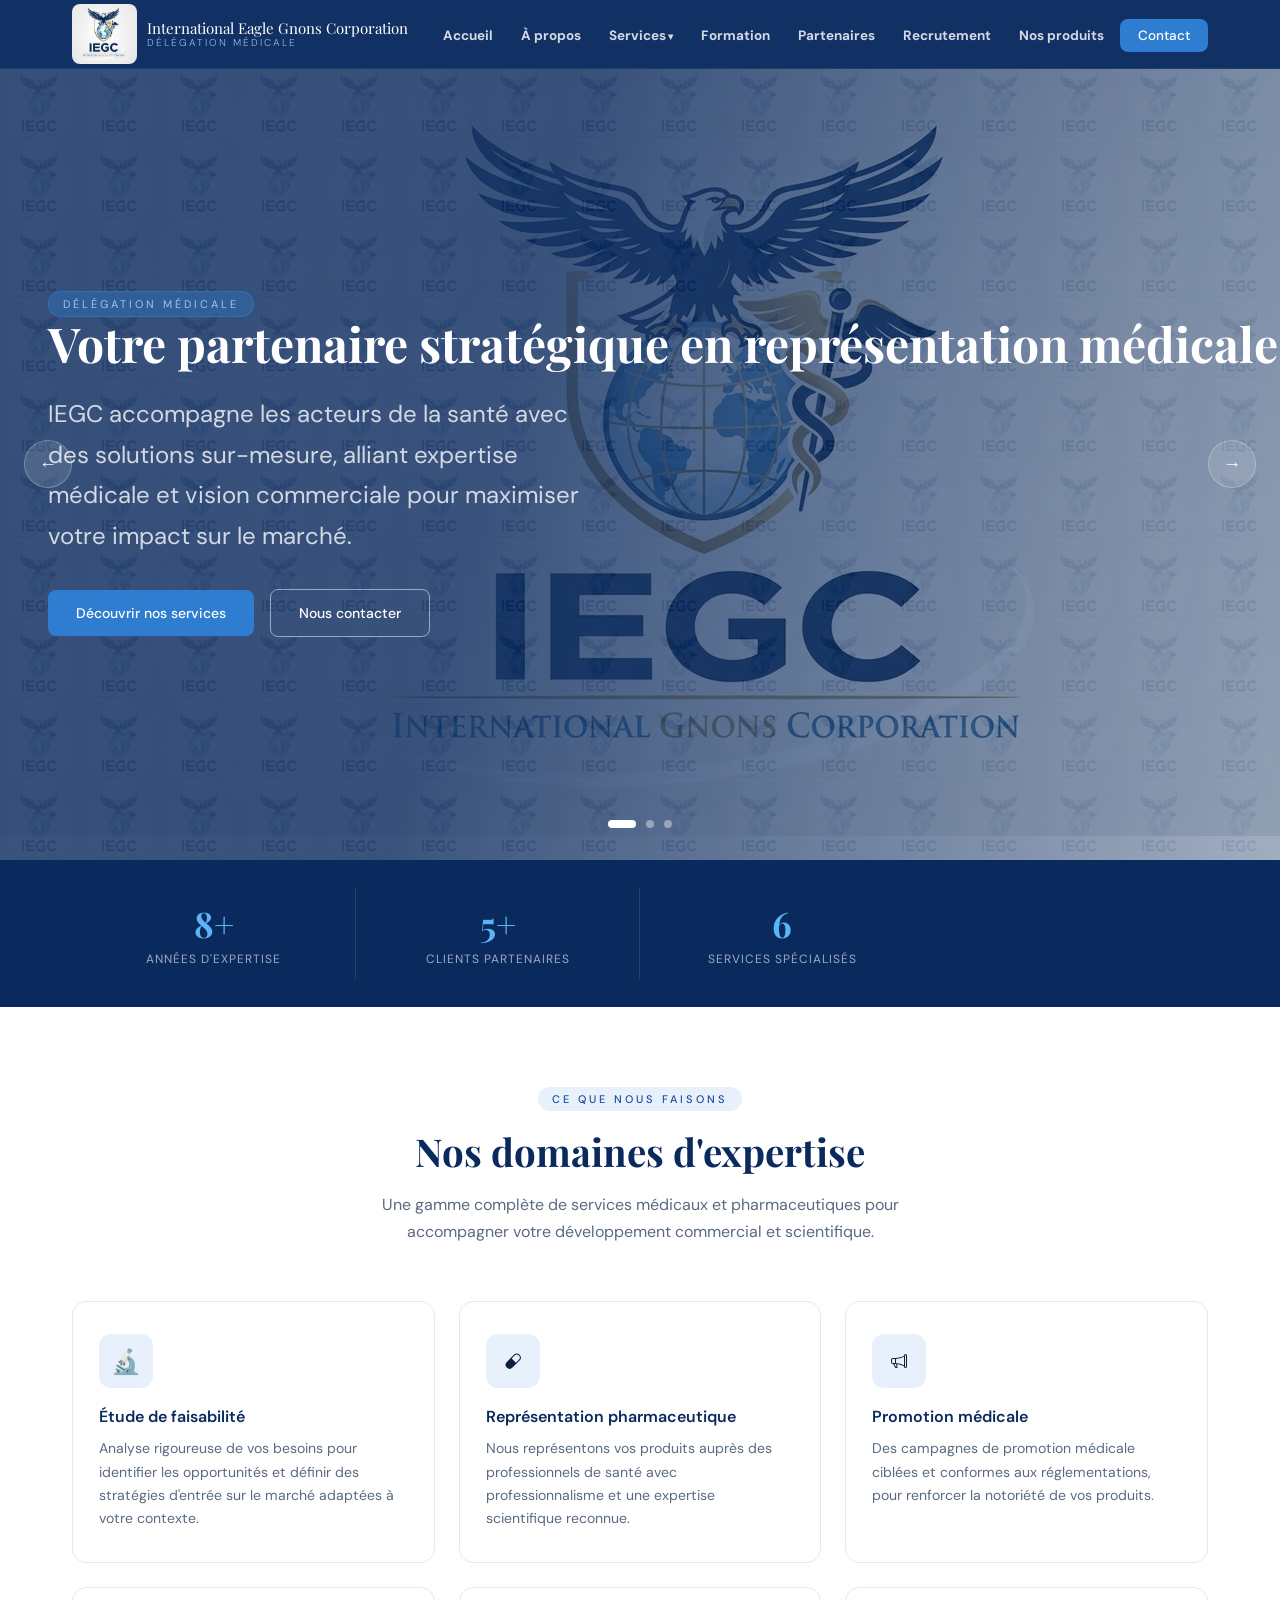
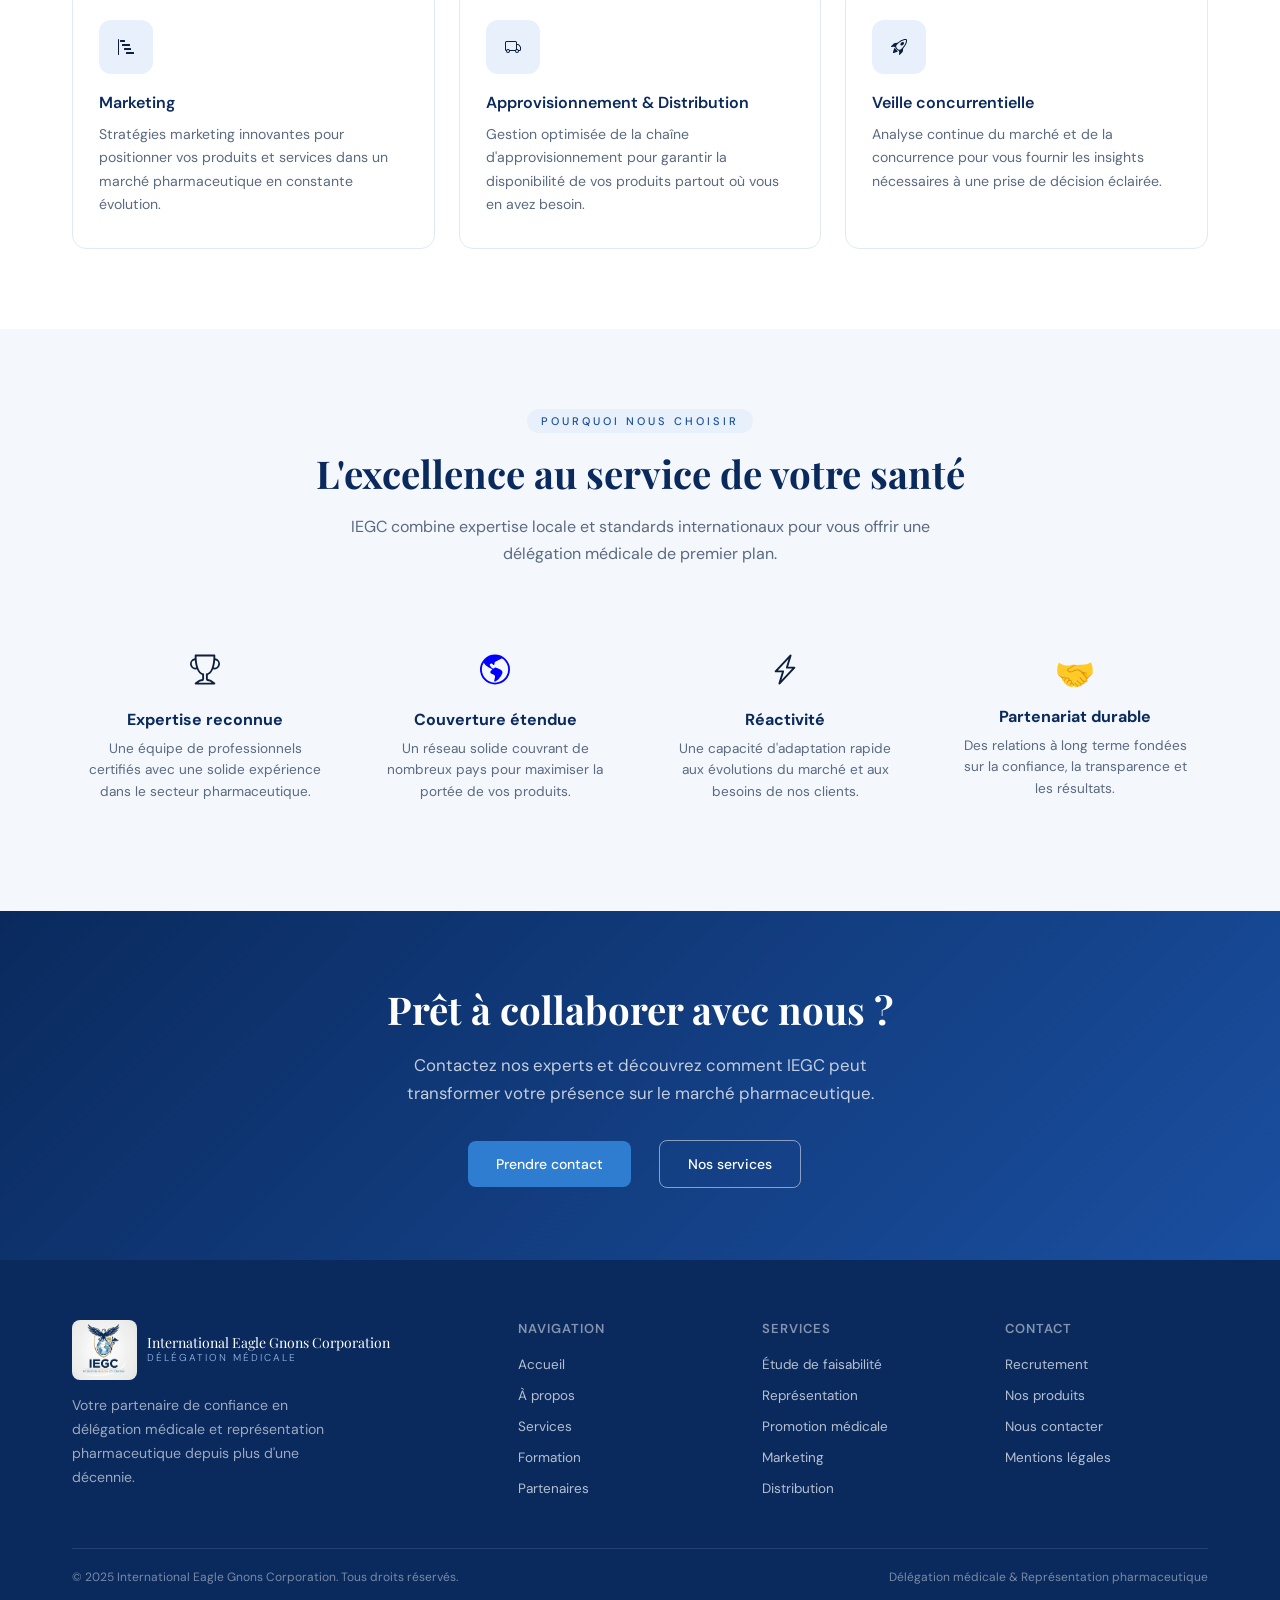
==== commit ddff42da: "mise a jour" ====
--- a/index.html
+++ b/index.html
@@ -1,12 +1,12 @@
 <!DOCTYPE html>
 <html lang="fr">
-<head>
-  <meta charset="UTF-8">
-  <meta name="viewport" content="width=device-width, initial-scale=1.0">
-  <title>International Gnons Corporation – Délégation Médicale</title>
-  <link href="https://fonts.googleapis.com/css2?family=Playfair+Display:wght@400;600;700&family=DM+Sans:wght@300;400;500&display=swap" rel="stylesheet">
-  <link rel="stylesheet" href="style.css">
-</head>
+  <head>
+    <meta charset="UTF-8">
+    <meta name="viewport" content="width=device-width, initial-scale=1.0">
+    <title>International Gnons Corporation – Délégation Médicale</title>
+    <link rel="stylesheet" href="style.css">
+    <link href="https://fonts.googleapis.com/css2?family=Playfair+Display:wght@400;600;700&family=DM+Sans:wght@300;400;500&display=swap" rel="stylesheet">
+  </head>
 <body>
 
 <!-- ══ NAVIGATION ══ -->
@@ -15,14 +15,11 @@
     <a href="#" class="logo" onclick="showPage('accueil')">
       <img src="./Capture.PNG" class="logo-icone" />
       <div class="logo-text">
-        International Gnons Corporation
+        International Eagle Gnons Corporation
         <span>Délégation Médicale</span>
       </div>
     </a>
-    <button class="hamburger" id="hamburger" onclick="toggleMenu()" aria-label="Menu">
-      <span></span><span></span><span></span>
-    </button>
-    <ul class="nav-links" id="navLinks">
+    <ul class="nav-links">
       <li><a href="#" onclick="showPage('accueil')">Accueil</a></li>
       <li><a href="#" onclick="showPage('apropos')">À propos</a></li>
       <li class="dropdown">
@@ -54,18 +51,18 @@
   <!-- SLIDER -->
   <div class="slider" id="slider">
     <div class="slide active">
-      <div class="slide-bg slide-bg-1"></div>
+      <div class="slide-bg slide-bg-1"><img src="./Gemini_Generated_Image_a8o0lva8o0lva8o0.png" alt=""></div>
       <div class="slide-pattern"></div>
       <div class="slide-content">
         <span class="slide-tag">Délégation Médicale</span>
-        <h1>Votre partenaire stratégique en santé pharmaceutique</h1>
+        <h1 class="h1z">Votre partenaire stratégique en représentation médicale</h1>
         <p>IEGC accompagne les acteurs de la santé avec des solutions sur-mesure, alliant expertise médicale et vision commerciale pour maximiser votre impact sur le marché.</p>
         <a href="#" class="slide-btn" onclick="showPage('services')">Découvrir nos services</a>
         <a href="#" class="slide-btn slide-btn-outline" onclick="showPage('contact')">Nous contacter</a>
       </div>
     </div>
     <div class="slide">
-      <div class="slide-bg slide-bg-2"></div>
+      <div class="slide-bg slide-bg-2"><img src="./Gemini_Generated_Image_a8o0lva8o0lva8o0.png" alt=""></div>
       <div class="slide-pattern"></div>
       <div class="slide-content">
         <span class="slide-tag">Représentation Pharmaceutique</span>
@@ -76,12 +73,12 @@
       </div>
     </div>
     <div class="slide">
-      <div class="slide-bg slide-bg-3"></div>
+      <div class="slide-bg slide-bg-3"><img src="./Gemini_Generated_Image_a8o0lva8o0lva8o0.png" alt=""></div>
       <div class="slide-pattern"></div>
       <div class="slide-content">
-        <span class="slide-tag">Formation & Excellence</span>
+        <span class="slide-tag" style="margin-top: -3vh">Formation & Excellence</span>
         <h1>Développez les compétences de vos équipes médicales</h1>
-        <p>Nos programmes de formation spécialisés renforcent les capacités de vos délégués médicaux et propulsent votre organisation vers l'excellence opérationnelle.</p>
+        <p>Notre programme de formation spécialisé renforce les capacités des délégués médicaux et propulsent votre organisation vers l'excellence opérationnelle.</p>
         <a href="#" class="slide-btn" onclick="showPage('formation')">Nos formations</a>
         <a href="#" class="slide-btn slide-btn-outline" onclick="showPage('recrutement')">Rejoignez-nous</a>
       </div>
@@ -98,10 +95,10 @@
   <!-- STATS -->
   <div class="stats-bar">
     <div class="stats-inner">
-      <div class="stat"><div class="stat-num">12+</div><div class="stat-label">Années d'expertise</div></div>
-      <div class="stat"><div class="stat-num">200+</div><div class="stat-label">Clients partenaires</div></div>
+      <div class="stat"><div class="stat-num">8+</div><div class="stat-label">Années d'expertise</div></div>
+      <div class="stat"><div class="stat-num">5+</div><div class="stat-label">Clients partenaires</div></div>
       <div class="stat"><div class="stat-num">6</div><div class="stat-label">Services spécialisés</div></div>
-      <div class="stat"><div class="stat-num">15+</div><div class="stat-label">Pays couverts</div></div>
+      <!--<div class="stat"><div class="stat-num">15+</div><div class="stat-label">Pays couverts</div></div>-->
     </div>
   </div>
 
@@ -120,27 +117,44 @@
           <p>Analyse rigoureuse de vos besoins pour identifier les opportunités et définir des stratégies d'entrée sur le marché adaptées à votre contexte.</p>
         </div>
         <div class="service-card" onclick="showPage('services')">
-          <div class="service-icon">💊</div>
+          <div class="service-icon"><svg xmlns="http://www.w3.org/2000/svg" width="16" height="16" fill="currentColor" class="bi bi-capsule" viewBox="0 0 16 16">
+              <path d="M1.828 8.9 8.9 1.827a4 4 0 1 1 5.657 5.657l-7.07 7.071A4 4 0 1 1 1.827 8.9Zm9.128.771 2.893-2.893a3 3 0 1 0-4.243-4.242L6.713 5.429z"/>
+            </svg>
+          </div>
           <h3>Représentation pharmaceutique</h3>
           <p>Nous représentons vos produits auprès des professionnels de santé avec professionnalisme et une expertise scientifique reconnue.</p>
         </div>
         <div class="service-card" onclick="showPage('services')">
-          <div class="service-icon">📢</div>
+          <div class="service-icon"><svg xmlns="http://www.w3.org/2000/svg" width="16" height="16" fill="currentColor" class="bi bi-megaphone" viewBox="0 0 16 16">
+              <path d="M13 2.5a1.5 1.5 0 0 1 3 0v11a1.5 1.5 0 0 1-3 0v-.214c-2.162-1.241-4.49-1.843-6.912-2.083l.405 2.712A1 1 0 0 1 5.51 15.1h-.548a1 1 0 0 1-.916-.599l-1.85-3.49-.202-.003A2.014 2.014 0 0 1 0 9V7a2.02 2.02 0 0 1 1.992-2.013 75 75 0 0 0 2.483-.075c3.043-.154 6.148-.849 8.525-2.199zm1 0v11a.5.5 0 0 0 1 0v-11a.5.5 0 0 0-1 0m-1 1.35c-2.344 1.205-5.209 1.842-8 2.033v4.233q.27.015.537.036c2.568.189 5.093.744 7.463 1.993zm-9 6.215v-4.13a95 95 0 0 1-1.992.052A1.02 1.02 0 0 0 1 7v2c0 .55.448 1.002 1.006 1.009A61 61 0 0 1 4 10.065m-.657.975 1.609 3.037.01.024h.548l-.002-.014-.443-2.966a68 68 0 0 0-1.722-.082z"/>
+            </svg>
+          </div>
           <h3>Promotion médicale</h3>
           <p>Des campagnes de promotion médicale ciblées et conformes aux réglementations, pour renforcer la notoriété de vos produits.</p>
         </div>
         <div class="service-card" onclick="showPage('services')">
-          <div class="service-icon">📊</div>
+          <div class="service-icon"><svg xmlns="http://www.w3.org/2000/svg" width="16" height="16" fill="currentColor" class="bi bi-bar-chart-steps" viewBox="0 0 16 16">
+              <path d="M.5 0a.5.5 0 0 1 .5.5v15a.5.5 0 0 1-1 0V.5A.5.5 0 0 1 .5 0M2 1.5a.5.5 0 0 1 .5-.5h4a.5.5 0 0 1 .5.5v1a.5.5 0 0 1-.5.5h-4a.5.5 0 0 1-.5-.5zm2 4a.5.5 0 0 1 .5-.5h7a.5.5 0 0 1 .5.5v1a.5.5 0 0 1-.5.5h-7a.5.5 0 0 1-.5-.5zm2 4a.5.5 0 0 1 .5-.5h6a.5.5 0 0 1 .5.5v1a.5.5 0 0 1-.5.5h-6a.5.5 0 0 1-.5-.5zm2 4a.5.5 0 0 1 .5-.5h7a.5.5 0 0 1 .5.5v1a.5.5 0 0 1-.5.5h-7a.5.5 0 0 1-.5-.5z"/>
+            </svg>
+          </div>
           <h3>Marketing</h3>
           <p>Stratégies marketing innovantes pour positionner vos produits et services dans un marché pharmaceutique en constante évolution.</p>
         </div>
         <div class="service-card" onclick="showPage('services')">
-          <div class="service-icon">🚚</div>
+          <div class="service-icon"><svg xmlns="http://www.w3.org/2000/svg" width="16" height="16" fill="currentColor" class="bi bi-truck" viewBox="0 0 16 16">
+              <path d="M0 3.5A1.5 1.5 0 0 1 1.5 2h9A1.5 1.5 0 0 1 12 3.5V5h1.02a1.5 1.5 0 0 1 1.17.563l1.481 1.85a1.5 1.5 0 0 1 .329.938V10.5a1.5 1.5 0 0 1-1.5 1.5H14a2 2 0 1 1-4 0H5a2 2 0 1 1-3.998-.085A1.5 1.5 0 0 1 0 10.5zm1.294 7.456A2 2 0 0 1 4.732 11h5.536a2 2 0 0 1 .732-.732V3.5a.5.5 0 0 0-.5-.5h-9a.5.5 0 0 0-.5.5v7a.5.5 0 0 0 .294.456M12 10a2 2 0 0 1 1.732 1h.768a.5.5 0 0 0 .5-.5V8.35a.5.5 0 0 0-.11-.312l-1.48-1.85A.5.5 0 0 0 13.02 6H12zm-9 1a1 1 0 1 0 0 2 1 1 0 0 0 0-2m9 0a1 1 0 1 0 0 2 1 1 0 0 0 0-2"/>
+            </svg>
+          </div>
           <h3>Approvisionnement & Distribution</h3>
           <p>Gestion optimisée de la chaîne d'approvisionnement pour garantir la disponibilité de vos produits partout où vous en avez besoin.</p>
         </div>
         <div class="service-card" onclick="showPage('services')">
-          <div class="service-icon">🎯</div>
+          <div class="service-icon"><svg xmlns="http://www.w3.org/2000/svg" width="16" height="16" fill="currentColor" class="bi bi-rocket-takeoff" viewBox="0 0 16 16">
+              <path d="M9.752 6.193c.599.6 1.73.437 2.528-.362s.96-1.932.362-2.531c-.599-.6-1.73-.438-2.528.361-.798.8-.96 1.933-.362 2.532"/>
+              <path d="M15.811 3.312c-.363 1.534-1.334 3.626-3.64 6.218l-.24 2.408a2.56 2.56 0 0 1-.732 1.526L8.817 15.85a.51.51 0 0 1-.867-.434l.27-1.899c.04-.28-.013-.593-.131-.956a9 9 0 0 0-.249-.657l-.082-.202c-.815-.197-1.578-.662-2.191-1.277-.614-.615-1.079-1.379-1.275-2.195l-.203-.083a10 10 0 0 0-.655-.248c-.363-.119-.675-.172-.955-.132l-1.896.27A.51.51 0 0 1 .15 7.17l2.382-2.386c.41-.41.947-.67 1.524-.734h.006l2.4-.238C9.005 1.55 11.087.582 12.623.208c.89-.217 1.59-.232 2.08-.188.244.023.435.06.57.093q.1.026.16.045c.184.06.279.13.351.295l.029.073a3.5 3.5 0 0 1 .157.721c.055.485.051 1.178-.159 2.065m-4.828 7.475.04-.04-.107 1.081a1.54 1.54 0 0 1-.44.913l-1.298 1.3.054-.38c.072-.506-.034-.993-.172-1.418a9 9 0 0 0-.164-.45c.738-.065 1.462-.38 2.087-1.006M5.205 5c-.625.626-.94 1.351-1.004 2.09a9 9 0 0 0-.45-.164c-.424-.138-.91-.244-1.416-.172l-.38.054 1.3-1.3c.245-.246.566-.401.91-.44l1.08-.107zm9.406-3.961c-.38-.034-.967-.027-1.746.163-1.558.38-3.917 1.496-6.937 4.521-.62.62-.799 1.34-.687 2.051.107.676.483 1.362 1.048 1.928.564.565 1.25.941 1.924 1.049.71.112 1.429-.067 2.048-.688 3.079-3.083 4.192-5.444 4.556-6.987.183-.771.18-1.345.138-1.713a3 3 0 0 0-.045-.283 3 3 0 0 0-.3-.041Z"/>
+              <path d="M7.009 12.139a7.6 7.6 0 0 1-1.804-1.352A7.6 7.6 0 0 1 3.794 8.86c-1.102.992-1.965 5.054-1.839 5.18.125.126 3.936-.896 5.054-1.902Z"/>
+            </svg>
+          </div>
           <h3>Veille concurrentielle</h3>
           <p>Analyse continue du marché et de la concurrence pour vous fournir les insights nécessaires à une prise de décision éclairée.</p>
         </div>
@@ -158,17 +172,26 @@
       </div>
       <div style="display:grid;grid-template-columns:repeat(4,1fr);gap:24px;">
         <div style="text-align:center;padding:28px 16px;">
-          <div style="font-size:2rem;margin-bottom:12px;">🏆</div>
+          <div style="font-size:2rem;margin-bottom:12px;"><svg xmlns="http://www.w3.org/2000/svg" width="30" height="35" fill="currentColor" class="bi bi-trophy" viewBox="0 0 16 16">
+              <path d="M2.5.5A.5.5 0 0 1 3 0h10a.5.5 0 0 1 .5.5q0 .807-.034 1.536a3 3 0 1 1-1.133 5.89c-.79 1.865-1.878 2.777-2.833 3.011v2.173l1.425.356c.194.048.377.135.537.255L13.3 15.1a.5.5 0 0 1-.3.9H3a.5.5 0 0 1-.3-.9l1.838-1.379c.16-.12.343-.207.537-.255L6.5 13.11v-2.173c-.955-.234-2.043-1.146-2.833-3.012a3 3 0 1 1-1.132-5.89A33 33 0 0 1 2.5.5m.099 2.54a2 2 0 0 0 .72 3.935c-.333-1.05-.588-2.346-.72-3.935m10.083 3.935a2 2 0 0 0 .72-3.935c-.133 1.59-.388 2.885-.72 3.935M3.504 1q.01.775.056 1.469c.13 2.028.457 3.546.87 4.667C5.294 9.48 6.484 10 7 10a.5.5 0 0 1 .5.5v2.61a1 1 0 0 1-.757.97l-1.426.356a.5.5 0 0 0-.179.085L4.5 15h7l-.638-.479a.5.5 0 0 0-.18-.085l-1.425-.356a1 1 0 0 1-.757-.97V10.5A.5.5 0 0 1 9 10c.516 0 1.706-.52 2.57-2.864.413-1.12.74-2.64.87-4.667q.045-.694.056-1.469z"/>
+            </svg>
+          </div>
           <h3 style="font-size:1rem;color:var(--blue-deep);margin-bottom:8px;">Expertise reconnue</h3>
           <p style="font-size:0.85rem;color:var(--gray-text);line-height:1.6;">Une équipe de professionnels certifiés avec une solide expérience dans le secteur pharmaceutique.</p>
         </div>
         <div style="text-align:center;padding:28px 16px;">
-          <div style="font-size:2rem;margin-bottom:12px;">🌍</div>
+          <div style="font-size:2rem;margin-bottom:12px;"><svg xmlns="http://www.w3.org/2000/svg" width="30" height="35" color="blue" fill="currentColor" class="bi bi-globe-americas" viewBox="0 0 16 16">
+              <path d="M8 0a8 8 0 1 0 0 16A8 8 0 0 0 8 0M2.04 4.326c.325 1.329 2.532 2.54 3.717 3.19.48.263.793.434.743.484q-.121.12-.242.234c-.416.396-.787.749-.758 1.266.035.634.618.824 1.214 1.017.577.188 1.168.38 1.286.983.082.417-.075.988-.22 1.52-.215.782-.406 1.48.22 1.48 1.5-.5 3.798-3.186 4-5 .138-1.243-2-2-3.5-2.5-.478-.16-.755.081-.99.284-.172.15-.322.279-.51.216-.445-.148-2.5-2-1.5-2.5.78-.39.952-.171 1.227.182.078.099.163.208.273.318.609.304.662-.132.723-.633.039-.322.081-.671.277-.867.434-.434 1.265-.791 2.028-1.12.712-.306 1.365-.587 1.579-.88A7 7 0 1 1 2.04 4.327Z"/>
+            </svg>
+          </div>
           <h3 style="font-size:1rem;color:var(--blue-deep);margin-bottom:8px;">Couverture étendue</h3>
           <p style="font-size:0.85rem;color:var(--gray-text);line-height:1.6;">Un réseau solide couvrant de nombreux pays pour maximiser la portée de vos produits.</p>
         </div>
         <div style="text-align:center;padding:28px 16px;">
-          <div style="font-size:2rem;margin-bottom:12px;">⚡</div>
+          <div style="font-size:2rem;margin-bottom:12px;"><svg xmlns="http://www.w3.org/2000/svg" width="30" height="35" color="" fill="currentColor" class="bi bi-lightning-charge" viewBox="0 0 16 16">
+              <path d="M11.251.068a.5.5 0 0 1 .227.58L9.677 6.5H13a.5.5 0 0 1 .364.843l-8 8.5a.5.5 0 0 1-.842-.49L6.323 9.5H3a.5.5 0 0 1-.364-.843l8-8.5a.5.5 0 0 1 .615-.09zM4.157 8.5H7a.5.5 0 0 1 .478.647L6.11 13.59l5.732-6.09H9a.5.5 0 0 1-.478-.647L9.89 2.41z"/>
+            </svg>
+          </div>
           <h3 style="font-size:1rem;color:var(--blue-deep);margin-bottom:8px;">Réactivité</h3>
           <p style="font-size:0.85rem;color:var(--gray-text);line-height:1.6;">Une capacité d'adaptation rapide aux évolutions du marché et aux besoins de nos clients.</p>
         </div>
@@ -209,17 +232,29 @@
         <div class="about-block">
           <div class="about-block-icon">🏢</div>
           <h3>Qui sommes-nous ?</h3>
-          <p>International Gnons Corporation est une société spécialisée dans la délégation médicale et la représentation pharmaceutique. Fondée par des professionnels de la santé passionnés, nous œuvrons au quotidien pour rapprocher l'innovation pharmaceutique des praticiens et des patients. Notre engagement : qualité, rigueur et impact mesurable à chaque étape de notre intervention.</p>
+          <p><b>INTERNATIONAL EAGLE GNONS CORPORATION (IEGC)</b> est une agence de promotion pharmaceutique basée 
+                            à Cotonou, au Bénin. <br>
+                            IEGC nacquit des expériences et du savoir faire de Méga Médicale Promotion (MMP) <br />
+                            Nous accompagnons les laboratoires pharmaceutiques et les professionnels de santé en assurant la visibilité
+                            et la mise
+                            en relation autour de produits pharmaceutiques fiables et adaptés aux besoins du marché tout en accordant à la corporation son originalité.
+          </p>
         </div>
         <div class="about-block">
           <div class="about-block-icon">🔭</div>
           <h3>Vision à l'horizon 2035</h3>
-          <p>D'ici 2035, IEGC ambitionne de devenir le leader régional de la délégation médicale en Afrique subsaharienne. Nous visons une présence renforcée dans plus de 25 pays, un portefeuille diversifié de partenaires pharmaceutiques internationaux et un impact significatif sur l'accès aux soins de qualité pour les populations africaines.</p>
+          <p><b>IEGC</b> se voudrait être dans le top 5 des agences de représentation et 
+                        de promotion  pharmaceutique et parapharmaceutique au BENIN. <br>
+                        Nous ferons de la délégation médicale 
+                        comme à l'origine en s'adaptant aux réalités du temps tout en accordant priorité à la formation et
+                        à l'éthique de la profession de visiteur médicale.</p>
         </div>
         <div class="about-block">
           <div class="about-block-icon">🎯</div>
           <h3>Notre mission</h3>
-          <p>Notre mission est de créer des ponts solides entre les laboratoires pharmaceutiques et les professionnels de santé, en assurant une représentation éthique, professionnelle et scientifiquement rigoureuse des produits qui nous sont confiés. Nous nous engageons à améliorer l'accès aux médicaments et à promouvoir une médecine fondée sur les preuves.</p>
+          <p>Contribuer à l'amélioration de la santé publique en facilitant l'accès à des produits
+                        médicaux de qualité, en partageant des informations actualisées et en soutenant les professionnels 
+                        de santé dans leur pratique quotidienne.</p>
         </div>
       </div>
     </div>
@@ -354,7 +389,7 @@
       <p style="color:rgba(255,255,255,0.78);font-size:1.05rem;max-width:560px;margin:16px auto 0;">Des programmes de formation spécialisés pour renforcer l'excellence de vos équipes médicales et pharmaceutiques.</p>
     </div>
   </div>
-  <div class="section">
+  <!--<div class="section">
     <div class="container">
       <div class="formations-grid">
         <div class="formation-card">
@@ -407,7 +442,7 @@
         </div>
       </div>
     </div>
-  </div>
+  </div> -->
   <div style="background:var(--blue-pale);padding:60px 0;text-align:center;">
     <div class="container">
       <h2 style="font-family:'Playfair Display',serif;color:var(--blue-deep);font-size:2rem;margin-bottom:14px;">Une formation sur-mesure pour votre équipe ?</h2>
@@ -434,15 +469,14 @@
         <p>Un réseau solide de laboratoires, distributeurs et institutions de santé qui partagent notre vision de l'excellence.</p>
       </div>
       <div class="partners-grid">
-        <div class="partner-card"><div class="partner-logo">LP</div><h4>Laboratoire [Partenaire]</h4><p>Laboratoire pharmaceutique international</p></div>
-        <div class="partner-card"><div class="partner-logo">PH</div><h4>PharmaHealth</h4><p>Distribution pharmaceutique régionale</p></div>
-        <div class="partner-card"><div class="partner-logo">BM</div><h4>BioMed Solutions</h4><p>Recherche et développement médical</p></div>
-        <div class="partner-card"><div class="partner-logo">MS</div><h4>MediSanté</h4><p>Réseau de pharmacies partenaires</p></div>
-        <div class="partner-card"><div class="partner-logo">GP</div><h4>GlobalPharma</h4><p>Import-export pharmaceutique</p></div>
-        <div class="partner-card"><div class="partner-logo">CS</div><h4>ClinicalSys</h4><p>Technologies de santé digitale</p></div>
-        <div class="partner-card"><div class="partner-logo">HL</div><h4>HealthLab</h4><p>Diagnostic et analyses médicales</p></div>
-        <div class="partner-card"><div class="partner-logo">AP</div><h4>AfriPharma</h4><p>Distribution Afrique subsaharienne</p></div>
-      </div>
+        <div class="partner-card"><img src="./outils visuel/logoNouveau.PNG" alt="" class="partner-logo"></div>
+        <div class="partner-card"><img src="./outils visuel/log_Part4.PNG" alt="" class="partner-logo"></div>
+        <div class="partner-card"><img src="./outils visuel/log_Part3.PNG" alt="" class="partner-logo"></div>
+        <div class="partner-card"><img src="./outils visuel/log_Part2.PNG" alt="" class="partner-logo"></div>
+        <div class="partner-card"><img src="./outils visuel/log_Parten1.PNG" alt="" class="partner-logo"></div>
+        <div class="partner-card"><img src="./outils visuel/Screenshot_20251025-194308~2.png" alt="" class="partner-logo"></div>
+        <div class="partner-card"><img src="./outils visuel/Screenshot_20251025-194454~2.png" alt="" class="partner-logo"></div>
+        </div>
     </div>
   </div>
   <div class="section section-alt">
@@ -514,7 +548,13 @@
             <div class="form-row">
               <div class="form-group"><label>Niveau d'études</label>
                 <select>
-                  <option>Bac+2</option><option>Bac+3</option><option>Bac+5</option><option>Doctorat</option>
+                  <option>BEPC</option>
+                  <option>Bac</option>
+                  <option>Bac+1</option>
+                  <option>Bac+2</option>
+                  <option>Bac+3</option>
+                  <option>Bac+5</option>
+                  <option>Doctorat</option>
                 </select>
               </div>
               <div class="form-group"><label>Années d'expérience</label>
@@ -552,18 +592,18 @@
     <div class="container">
       <div class="produits-filter">
         <button class="filter-btn active">Tous</button>
-        <button class="filter-btn">Médicaments</button>
-        <button class="filter-btn">Dispositifs médicaux</button>
-        <button class="filter-btn">Compléments alimentaires</button>
-        <button class="filter-btn">Dermatologie</button>
+        <button class="filter-btn">Produits Pharmaceutiques</button>
+        <button class="filter-btn">Équipements médicaux</button>
+        <button class="filter-btn">Consommables médicaux</button>
+        <button class="filter-btn">Hygiène/Prévention</button>
       </div>
       <div class="produits-grid">
-        <div class="produit-card"><div class="produit-img">💊</div><div class="produit-body"><div class="produit-cat">Médicaments</div><h3>Produit [Nom] – Comprimés</h3><p>Description du produit, indications thérapeutiques, posologie et conditions de prescription à compléter par le client.</p></div></div>
+        <div class="produit-card"><div class="produit-img">💊</div><div class="produit-body"><div class="produit-cat">Consommables médicaux</div><h3>Produit [Nom]  Comprimés</h3><p>Description du produit, indications thérapeutiques, posologie et conditions de prescription à compléter par le client.</p></div></div>
         <div class="produit-card"><div class="produit-img">🩺</div><div class="produit-body"><div class="produit-cat">Dispositifs médicaux</div><h3>Dispositif [Nom]</h3><p>Description du dispositif médical, indications d'utilisation et caractéristiques techniques à compléter par le client.</p></div></div>
         <div class="produit-card"><div class="produit-img">🌿</div><div class="produit-body"><div class="produit-cat">Compléments alimentaires</div><h3>Supplément [Nom]</h3><p>Description du complément alimentaire, bénéfices santé et recommandations d'utilisation à compléter par le client.</p></div></div>
         <div class="produit-card"><div class="produit-img">💉</div><div class="produit-body"><div class="produit-cat">Médicaments</div><h3>Solution injectable [Nom]</h3><p>Description de la solution injectable, indications et protocole d'administration à compléter par le client.</p></div></div>
         <div class="produit-card"><div class="produit-img">🧴</div><div class="produit-body"><div class="produit-cat">Dermatologie</div><h3>Soin dermatologique [Nom]</h3><p>Description du produit dermatologique, indications et mode d'application à compléter par le client.</p></div></div>
-        <div class="produit-card"><div class="produit-img">🔬</div><div class="produit-body"><div class="produit-cat">Dispositifs médicaux</div><h3>Kit diagnostic [Nom]</h3><p>Description du kit de diagnostic, protocole d'utilisation et performances analytiques à compléter par le client.</p></div></div>
+        <div class="produit-card"><div class="produit-img">🔬</div><div class="produit-body"><div class="produit-cat">Équipements médicaux</div><h3>Kit diagnostic [Nom]</h3><p>Description du kit de diagnostic, protocole d'utilisation et performances analytiques à compléter par le client.</p></div></div>
       </div>
       <div style="text-align:center;margin-top:40px;">
         <a href="#" class="slide-btn" onclick="showPage('contact')" style="background:var(--blue-deep);">Demander une fiche produit</a>
@@ -588,19 +628,25 @@
           <h3>Nos coordonnées</h3>
           <div class="contact-item">
             <div class="contact-icon">📍</div>
-            <div><h4>Adresse</h4><p>[Adresse complète]<br>Cotonou, Bénin</p></div>
+            <div><h4>Adresse</h4><p>Ahouansori-Agata, 6ᵉ arrondissement de Cotonou <br>
+                Carré n°1211 S <br>
+                03 BP 0007 Cotonou 03 - Jéricho</p></div>
           </div>
           <div class="contact-item">
             <div class="contact-icon">📞</div>
-            <div><h4>Téléphone</h4><p>+229 XX XX XX XX<br>+229 XX XX XX XX</p></div>
+            <div><h4>Téléphone</h4><p>+229 01 97 75 59 70 <br /></p></div>
+          </div>
+          <div class="contact-item">
+            <div class="contact-icon">📞</div>
+            <div><h4>Whatsapp</h4><p>+229 01 97 75 59 70</p></div>
           </div>
           <div class="contact-item">
             <div class="contact-icon">📧</div>
-            <div><h4>Email</h4><p>contact@igc-medical.com<br>info@igc-medical.com</p></div>
+            <div><h4>Email</h4><p>interreaglegnonscorporation@gmail.com</p></div>
           </div>
           <div class="contact-item">
             <div class="contact-icon">🕐</div>
-            <div><h4>Horaires</h4><p>Lundi – Vendredi : 8h00 – 17h00<br>Samedi : 9h00 – 13h00</p></div>
+            <div><h4>Horaires</h4><p>tous les jours : 8h00 – 19h00</p></div>
           </div>
           <div style="margin-top:28px;padding:20px;background:var(--blue-pale);border-radius:12px;">
             <h4 style="font-size:13px;color:var(--blue-deep);margin-bottom:8px;">Suivez-nous</h4>
@@ -649,9 +695,9 @@
     <div class="footer-grid">
       <div class="footer-brand">
         <div class="logo">
-          <img src="[data-uri]